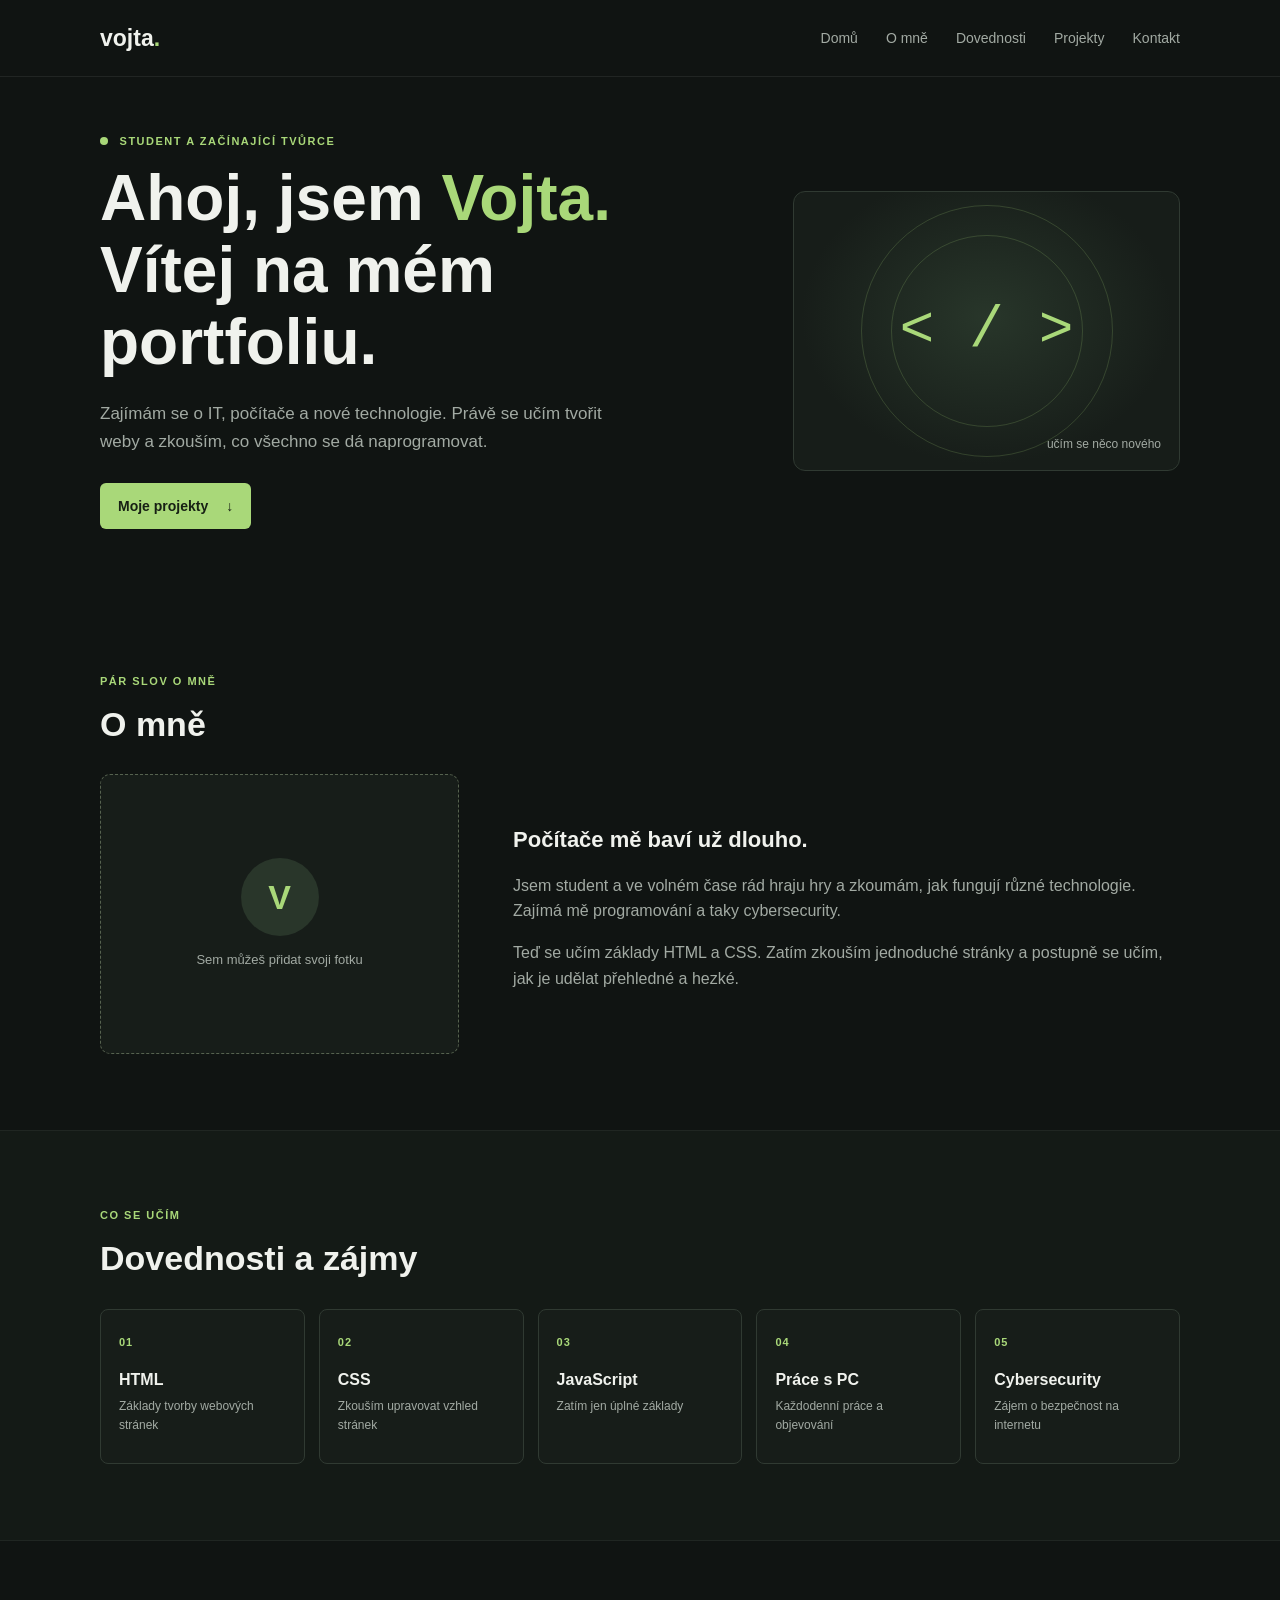
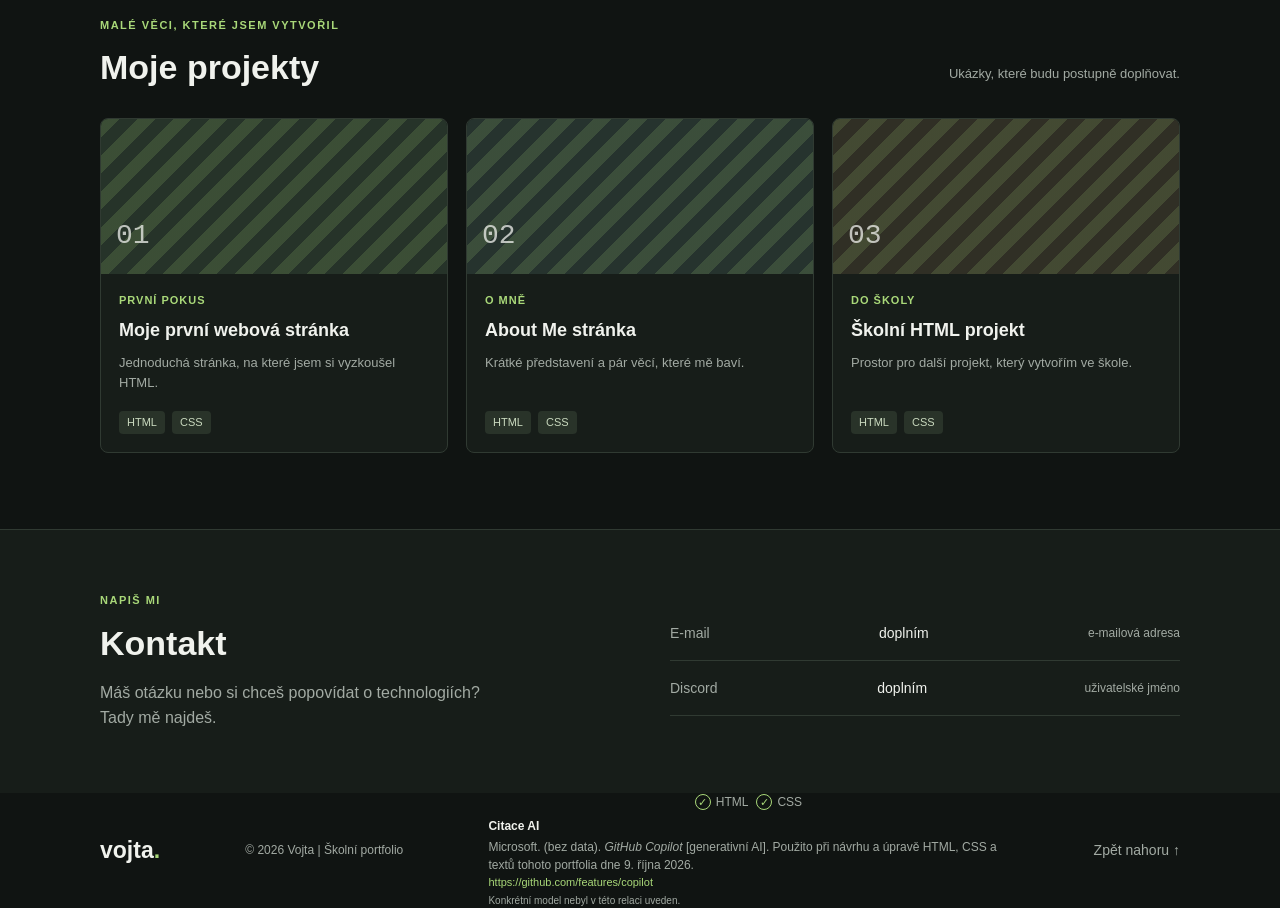
==== index.html @ 0f73b927 "fixed html error" ====
<!DOCTYPE html>
<html lang="cs">
<head>
    <meta charset="UTF-8">
    <meta name="viewport" content="width=device-width, initial-scale=1.0">
    <meta name="description" content="Jednoduché osobní portfolio Vojty.">
    <title>Vojta | Moje portfolio</title>
    <link rel="stylesheet" href="style.css">
</head>
<body>
    <header class="site-header" id="domu">
        <nav class="nav container" aria-label="Hlavní navigace">
            <a class="logo" href="#domu">vojta<span>.</span></a>
            <div class="nav-links">
                <a href="#domu">Domů</a>
                <a href="#o-mne">O mně</a>
                <a href="#dovednosti">Dovednosti</a>
                <a href="#projekty">Projekty</a>
                <a href="#kontakt">Kontakt</a>
            </div>
        </nav>
    </header>

    <main>
        <section class="hero container" aria-labelledby="hero-title">
            <div class="hero-copy">
                <p class="eyebrow"><span class="status-dot"></span> STUDENT A ZAČÍNAJÍCÍ TVŮRCE</p>
                <h1 id="hero-title">Ahoj, jsem <span>Vojta.</span><br>Vítej na mém portfoliu.</h1>
                <p class="hero-text">Zajímám se o IT, počítače a nové technologie. Právě se učím tvořit weby a zkouším, co všechno se dá naprogramovat.</p>
                <a class="button" href="#projekty">Moje projekty <span aria-hidden="true">&darr;</span></a>
            </div>
            <div class="hero-art" aria-hidden="true">
                <div class="hero-mark">&lt; / &gt;</div>
                <span class="hero-caption">učím se něco nového</span>
            </div>
        </section>

        <section class="section container" id="o-mne" aria-labelledby="about-title">
            <div class="section-heading">
                <p class="eyebrow">PÁR SLOV O MNĚ</p>
                <h2 id="about-title">O mně</h2>
            </div>
            <div class="about-layout">
                <div class="about-photo" role="img" aria-label="Místo pro moji fotografii">
                    <span>V</span>
                    <p>Sem můžeš přidat svoji fotku</p>
                </div>
                <div class="about-copy">
                    <h3>Počítače mě baví už dlouho.</h3>
                    <p>Jsem student a ve volném čase rád hraju hry a zkoumám, jak fungují různé technologie. Zajímá mě programování a taky cybersecurity.</p>
                    <p>Teď se učím základy HTML a CSS. Zatím zkouším jednoduché stránky a postupně se učím, jak je udělat přehledné a hezké.</p>
                </div>
            </div>
        </section>

        <section class="section section-tint" id="dovednosti" aria-labelledby="skills-title">
            <div class="container">
                <div class="section-heading">
                    <p class="eyebrow">CO SE UČÍM</p>
                    <h2 id="skills-title">Dovednosti a zájmy</h2>
                </div>
                <div class="skills-grid">
                    <div class="skill"><span class="skill-number">01</span><h3>HTML</h3><p>Základy tvorby webových stránek</p></div>
                    <div class="skill"><span class="skill-number">02</span><h3>CSS</h3><p>Zkouším upravovat vzhled stránek</p></div>
                    <div class="skill"><span class="skill-number">03</span><h3>JavaScript</h3><p>Zatím jen úplné základy</p></div>
                    <div class="skill"><span class="skill-number">04</span><h3>Práce s PC</h3><p>Každodenní práce a objevování</p></div>
                    <div class="skill"><span class="skill-number">05</span><h3>Cybersecurity</h3><p>Zájem o bezpečnost na internetu</p></div>
                </div>
            </div>
        </section>

        <section class="section container" id="projekty" aria-labelledby="projects-title">
            <div class="section-heading project-heading">
                <div>
                    <p class="eyebrow">MALÉ VĚCI, KTERÉ JSEM VYTVOŘIL</p>
                    <h2 id="projects-title">Moje projekty</h2>
                </div>
                <p class="heading-note">Ukázky, které budu postupně doplňovat.</p>
            </div>
            <div class="projects-grid">
                <article class="project-card">
                    <div class="project-image image-one" aria-hidden="true"><span>01</span></div>
                    <div class="project-info"><p class="project-type">PRVNÍ POKUS</p><h3>Moje první webová stránka</h3><p>Jednoduchá stránka, na které jsem si vyzkoušel HTML.</p><div class="tags"><span>HTML</span><span>CSS</span></div></div>
                </article>
                <article class="project-card">
                    <div class="project-image image-two" aria-hidden="true"><span>02</span></div>
                    <div class="project-info"><p class="project-type">O MNĚ</p><h3>About Me stránka</h3><p>Krátké představení a pár věcí, které mě baví.</p><div class="tags"><span>HTML</span><span>CSS</span></div></div>
                </article>
                <article class="project-card">
                    <div class="project-image image-three" aria-hidden="true"><span>03</span></div>
                    <div class="project-info"><p class="project-type">DO ŠKOLY</p><h3>Školní HTML projekt</h3><p>Prostor pro další projekt, který vytvořím ve škole.</p><div class="tags"><span>HTML</span><span>CSS</span></div></div>
                </article>
            </div>
        </section>

        <section class="contact-section" id="kontakt" aria-labelledby="contact-title">
            <div class="container contact-layout">
                <div>
                    <p class="eyebrow">NAPIŠ MI</p>
                    <h2 id="contact-title">Kontakt</h2>
                    <p class="contact-intro">Máš otázku nebo si chceš popovídat o technologiích? Tady mě najdeš.</p>
                </div>
                <div class="contact-links">
                    <div class="contact-row"><span>E-mail</span><strong>doplním</strong><span class="contact-hint">e-mailová adresa</span></div>
                    <div class="contact-row"><span>Discord</span><strong>doplním</strong><span class="contact-hint">uživatelské jméno</span></div>
                </div>
            </div>
        </section>
    </main>

    <footer class="footer">
        <div class="container footer-content">
            <a class="logo" href="#domu">vojta<span>.</span></a>
            <p>© 2026 Vojta | Školní portfolio</p>
            <div class="footer-meta">
                <div class="validation-links" role="group" aria-label="Validátory kódu">
                    <a href="https://validator.w3.org/nu/" target="_blank" rel="noopener noreferrer" aria-label="Otevřít validátor HTML">
                        <span class="validation-icon" aria-hidden="true">&#10003;</span> HTML
                    </a>
                    <a href="https://jigsaw.w3.org/css-validator/" target="_blank" rel="noopener noreferrer" aria-label="Otevřít validátor CSS">
                        <span class="validation-icon" aria-hidden="true">&#10003;</span> CSS
                    </a>
                </div>
                <div class="ai-citation">
                    <h2>Citace AI</h2>
                    <p>Microsoft. (bez data). <cite>GitHub Copilot</cite> [generativní AI]. Použito při návrhu a úpravě HTML, CSS a textů tohoto portfolia dne 9. října 2026.</p>
                    <a href="https://github.com/features/copilot" target="_blank" rel="noopener noreferrer">https://github.com/features/copilot</a>
                    <p class="citation-note">Konkrétní model nebyl v této relaci uveden.</p>
                </div>
            </div>
            <a class="back-top" href="#domu">Zpět nahoru ↑</a>
        </div>
    </footer>
</body>
</html>
---- style.css ----
/* Základní nastavení */
:root {
    color-scheme: dark;
    --background: #101412;
    --surface: #171d19;
    --surface-light: #1d2520;
    --text: #f0f2ed;
    --muted: #a2aaa3;
    --accent: #a9d879;
    --line: #303a32;
}

* {
    box-sizing: border-box;
}

html {
    scroll-behavior: smooth;
}

body {
    margin: 0;
    background: var(--background);
    color: var(--text);
    font-family: Arial, Helvetica, sans-serif;
    line-height: 1.6;
}

a {
    color: inherit;
    text-decoration: none;
}

.container {
    width: min(1080px, calc(100% - 48px));
    margin: 0 auto;
}

/* Navigace */
.site-header {
    border-bottom: 1px solid rgba(255, 255, 255, 0.07);
}

.nav,
.nav-links,
.footer-content {
    display: flex;
    align-items: center;
}

.nav {
    min-height: 76px;
    justify-content: space-between;
    gap: 24px;
}

.logo {
    font-size: 23px;
    font-weight: 700;
    letter-spacing: 0;
}

.logo span,
.hero h1 span {
    color: var(--accent);
}

.nav-links {
    flex-wrap: wrap;
    justify-content: flex-end;
    gap: 28px;
}

.nav-links a,
.back-top {
    color: var(--muted);
    font-size: 14px;
    transition: color 0.2s ease;
}

.nav-links a:hover,
.back-top:hover {
    color: var(--accent);
}

/* Úvodní sekce */
.hero {
    min-height: 520px;
    display: grid;
    grid-template-columns: 1.25fr 0.75fr;
    align-items: center;
    gap: 48px;
    padding-top: 36px;
    padding-bottom: 48px;
}

.hero-copy {
    animation: show-up 0.7s ease both;
}

.eyebrow {
    margin: 0 0 13px;
    color: var(--accent);
    font-size: 11px;
    font-weight: 700;
    letter-spacing: 1.5px;
}

.status-dot {
    display: inline-block;
    width: 8px;
    height: 8px;
    margin-right: 7px;
    border-radius: 50%;
    background: var(--accent);
}

.hero h1 {
    margin: 0;
    font-size: clamp(38px, 6vw, 64px);
    line-height: 1.12;
    letter-spacing: 0;
}

.hero-text {
    max-width: 540px;
    margin: 22px 0 28px;
    color: var(--muted);
    font-size: 17px;
}

.button {
    display: inline-flex;
    align-items: center;
    gap: 18px;
    padding: 12px 18px;
    border-radius: 6px;
    background: var(--accent);
    color: #172014;
    font-size: 14px;
    font-weight: 700;
    transition: transform 0.2s ease, background 0.2s ease;
}

.button:hover {
    transform: translateY(-2px);
    background: #c0e69a;
}

.hero-art {
    position: relative;
    min-height: 280px;
    display: grid;
    place-items: center;
    overflow: hidden;
    border: 1px solid var(--line);
    border-radius: 12px;
    background: radial-gradient(ellipse at 50% 45%, #28362a, #171d19 68%);
}

.hero-art::before,
.hero-art::after {
    position: absolute;
    width: 190px;
    height: 190px;
    border: 1px solid rgba(169, 216, 121, 0.19);
    border-radius: 50%;
    content: "";
}

.hero-art::after {
    width: 250px;
    height: 250px;
}

.hero-mark {
    z-index: 1;
    color: var(--accent);
    font-family: Consolas, monospace;
    font-size: 58px;
}

.hero-caption {
    position: absolute;
    right: 18px;
    bottom: 16px;
    color: var(--muted);
    font-size: 12px;
}

/* O mně */
.section {
    padding-top: 76px;
    padding-bottom: 76px;
    scroll-margin-top: 20px;
}

.section-heading {
    margin-bottom: 30px;
}

.section-heading h2,
.contact-layout h2 {
    margin: 0;
    font-size: 34px;
    line-height: 1.2;
}

.about-layout {
    display: grid;
    grid-template-columns: 0.7fr 1.3fr;
    align-items: center;
    gap: 54px;
}

.about-photo {
    min-height: 280px;
    display: flex;
    flex-direction: column;
    align-items: center;
    justify-content: center;
    border: 1px dashed #56624f;
    border-radius: 10px;
    background: var(--surface);
    color: var(--muted);
    text-align: center;
}

.about-photo span {
    width: 78px;
    height: 78px;
    display: grid;
    place-items: center;
    border-radius: 50%;
    background: #29362a;
    color: var(--accent);
    font-size: 34px;
    font-weight: 700;
}

.about-photo p {
    margin: 14px 12px 0;
    font-size: 13px;
}

.about-copy h3 {
    margin: 0 0 12px;
    font-size: 22px;
}

.about-copy p,
.project-info > p:not(.project-type) {
    color: var(--muted);
}

/* Dovednosti */
.section-tint {
    border-top: 1px solid rgba(255, 255, 255, 0.05);
    border-bottom: 1px solid rgba(255, 255, 255, 0.05);
    background: #141a16;
}

.skills-grid {
    display: grid;
    grid-template-columns: repeat(5, 1fr);
    gap: 14px;
}

.skill {
    min-height: 155px;
    padding: 18px;
    border: 1px solid var(--line);
    border-radius: 8px;
    background: var(--surface);
    transition: border-color 0.2s ease, transform 0.2s ease;
}

.skill:hover {
    transform: translateY(-3px);
    border-color: var(--accent);
}

.skill-number,
.project-type {
    color: var(--accent);
    font-size: 11px;
    font-weight: 700;
    letter-spacing: 1px;
}

.skill h3 {
    margin: 14px 0 4px;
    font-size: 16px;
}

.skill p {
    margin: 0;
    color: var(--muted);
    font-size: 12px;
}

/* Projekty */
.project-heading {
    display: flex;
    align-items: flex-end;
    justify-content: space-between;
    gap: 20px;
}

.heading-note {
    margin: 0 0 3px;
    color: var(--muted);
    font-size: 13px;
}

.projects-grid {
    display: grid;
    grid-template-columns: repeat(3, 1fr);
    gap: 18px;
}

.project-card {
    overflow: hidden;
    border: 1px solid var(--line);
    border-radius: 8px;
    background: var(--surface);
    transition: transform 0.2s ease, border-color 0.2s ease;
}

.project-card:hover {
    transform: translateY(-4px);
    border-color: #56624f;
}

.project-image {
    height: 155px;
    display: flex;
    align-items: flex-end;
    padding: 15px;
    background-color: #263329;
    background-image: linear-gradient(135deg, rgba(169, 216, 121, 0.16) 25%, transparent 25%, transparent 50%, rgba(169, 216, 121, 0.16) 50%, rgba(169, 216, 121, 0.16) 75%, transparent 75%);
    background-size: 36px 36px;
}

.image-two {
    background-color: #26332e;
    background-position: 10px 8px;
}

.image-three {
    background-color: #302f25;
    background-position: 18px 18px;
}

.project-image span {
    color: rgba(240, 242, 237, 0.75);
    font-family: Consolas, monospace;
    font-size: 28px;
}

.project-info {
    padding: 18px;
}

.project-type {
    margin: 0 0 6px;
}

.project-info h3 {
    margin: 0;
    font-size: 18px;
}

.project-info > p:not(.project-type) {
    min-height: 44px;
    margin: 8px 0 14px;
    font-size: 13px;
}

.tags {
    display: flex;
    gap: 7px;
}

.tags span {
    padding: 3px 8px;
    border-radius: 4px;
    background: #293329;
    color: #c8d8bd;
    font-size: 11px;
}

/* Kontakt a patička */
.contact-section {
    padding: 62px 0;
    border-top: 1px solid var(--line);
    background: var(--surface);
    scroll-margin-top: 20px;
}

.contact-layout {
    display: grid;
    grid-template-columns: 1fr 1fr;
    align-items: center;
    gap: 60px;
}

.contact-intro {
    max-width: 380px;
    margin-bottom: 0;
    color: var(--muted);
}

.contact-links a,
.contact-row {
    min-height: 55px;
    display: grid;
    grid-template-columns: 1fr 1fr auto;
    align-items: center;
    gap: 12px;
    border-bottom: 1px solid var(--line);
    font-size: 14px;
}

.contact-links a span:first-child,
.contact-row > span:first-child {
    color: var(--muted);
}

.contact-links a strong,
.contact-row strong {
    font-weight: 400;
}

.contact-links a > span:last-child {
    color: var(--accent);
}

.contact-hint {
    color: var(--muted);
    font-size: 12px;
}

.footer-content {
    min-height: 76px;
    justify-content: space-between;
    gap: 20px;
}

.footer-content p {
    color: var(--muted);
    font-size: 12px;
}

.footer-meta {
    display: grid;
    justify-items: center;
    gap: 5px;
}

.validation-links {
    display: flex;
    gap: 8px;
}

.validation-links a {
    display: inline-flex;
    align-items: center;
    gap: 5px;
    color: var(--muted);
    font-size: 12px;
}

.validation-links a:hover {
    color: var(--accent);
}

.validation-icon {
    width: 16px;
    height: 16px;
    display: inline-grid;
    place-items: center;
    border: 1px solid var(--accent);
    border-radius: 50%;
    color: var(--accent);
    font-size: 11px;
    line-height: 1;
}

.ai-citation {
    max-width: 520px;
    color: var(--muted);
    font-size: 11px;
    line-height: 1.5;
}

.ai-citation h2 {
    margin: 0 0 3px;
    color: var(--text);
    font-size: 12px;
}

.ai-citation p {
    margin: 0;
}

.ai-citation a {
    color: var(--accent);
    overflow-wrap: anywhere;
}

.ai-citation a:hover {
    text-decoration: underline;
}

.ai-citation .citation-note {
    margin-top: 3px;
    font-size: 10px;
}

/* Jemné zobrazení úvodu */
@keyframes show-up {
    from { opacity: 0; transform: translateY(12px); }
    to { opacity: 1; transform: translateY(0); }
}

/* Mobilní verze */
@media (max-width: 800px) {
    .nav {
        align-items: flex-start;
        flex-direction: column;
        justify-content: center;
        gap: 8px;
        padding-top: 14px;
        padding-bottom: 14px;
    }

    .nav-links {
        justify-content: flex-start;
        gap: 10px 20px;
    }

    .hero {
        min-height: 0;
        grid-template-columns: 1fr;
        gap: 30px;
        padding-top: 70px;
        padding-bottom: 60px;
    }

    .hero-art {
        min-height: 220px;
    }

    .skills-grid {
        grid-template-columns: repeat(2, 1fr);
    }

    .projects-grid {
        grid-template-columns: 1fr 1fr;
    }

    .contact-layout {
        grid-template-columns: 1fr;
        gap: 28px;
    }
}

@media (max-width: 540px) {
    .container {
        width: min(100% - 32px, 1080px);
    }

    .nav-links {
        gap: 8px 14px;
    }

    .nav-links a {
        font-size: 13px;
    }

    .hero h1 {
        font-size: 39px;
    }

    .section {
        padding-top: 58px;
        padding-bottom: 58px;
    }

    .about-layout,
    .projects-grid {
        grid-template-columns: 1fr;
        gap: 22px;
    }

    .about-photo {
        min-height: 220px;
    }

    .skills-grid {
        gap: 10px;
    }

    .skill {
        min-height: 145px;
        padding: 14px;
    }

    .project-heading {
        align-items: flex-start;
        flex-direction: column;
        gap: 8px;
    }

    .project-image {
        height: 175px;
    }

    .contact-section {
        padding: 52px 0;
    }

    .contact-links a,
    .contact-row {
        grid-template-columns: 70px 1fr auto;
        gap: 8px;
        font-size: 13px;
    }

    .contact-hint {
        font-size: 10px;
    }

    .footer-content {
        min-height: 90px;
        flex-wrap: wrap;
        justify-content: space-between;
        gap: 0 12px;
    }

    .footer-content > p {
        order: 1;
        width: 100%;
        margin: 0 0 12px;
    }

    .footer-meta {
        order: 2;
        width: 100%;
        justify-items: start;
    }

}

@media (prefers-reduced-motion: reduce) {
    html {
        scroll-behavior: auto;
    }

    *,
    *::before,
    *::after {
        animation-duration: 0.01ms !important;
        transition-duration: 0.01ms !important;
    }
}
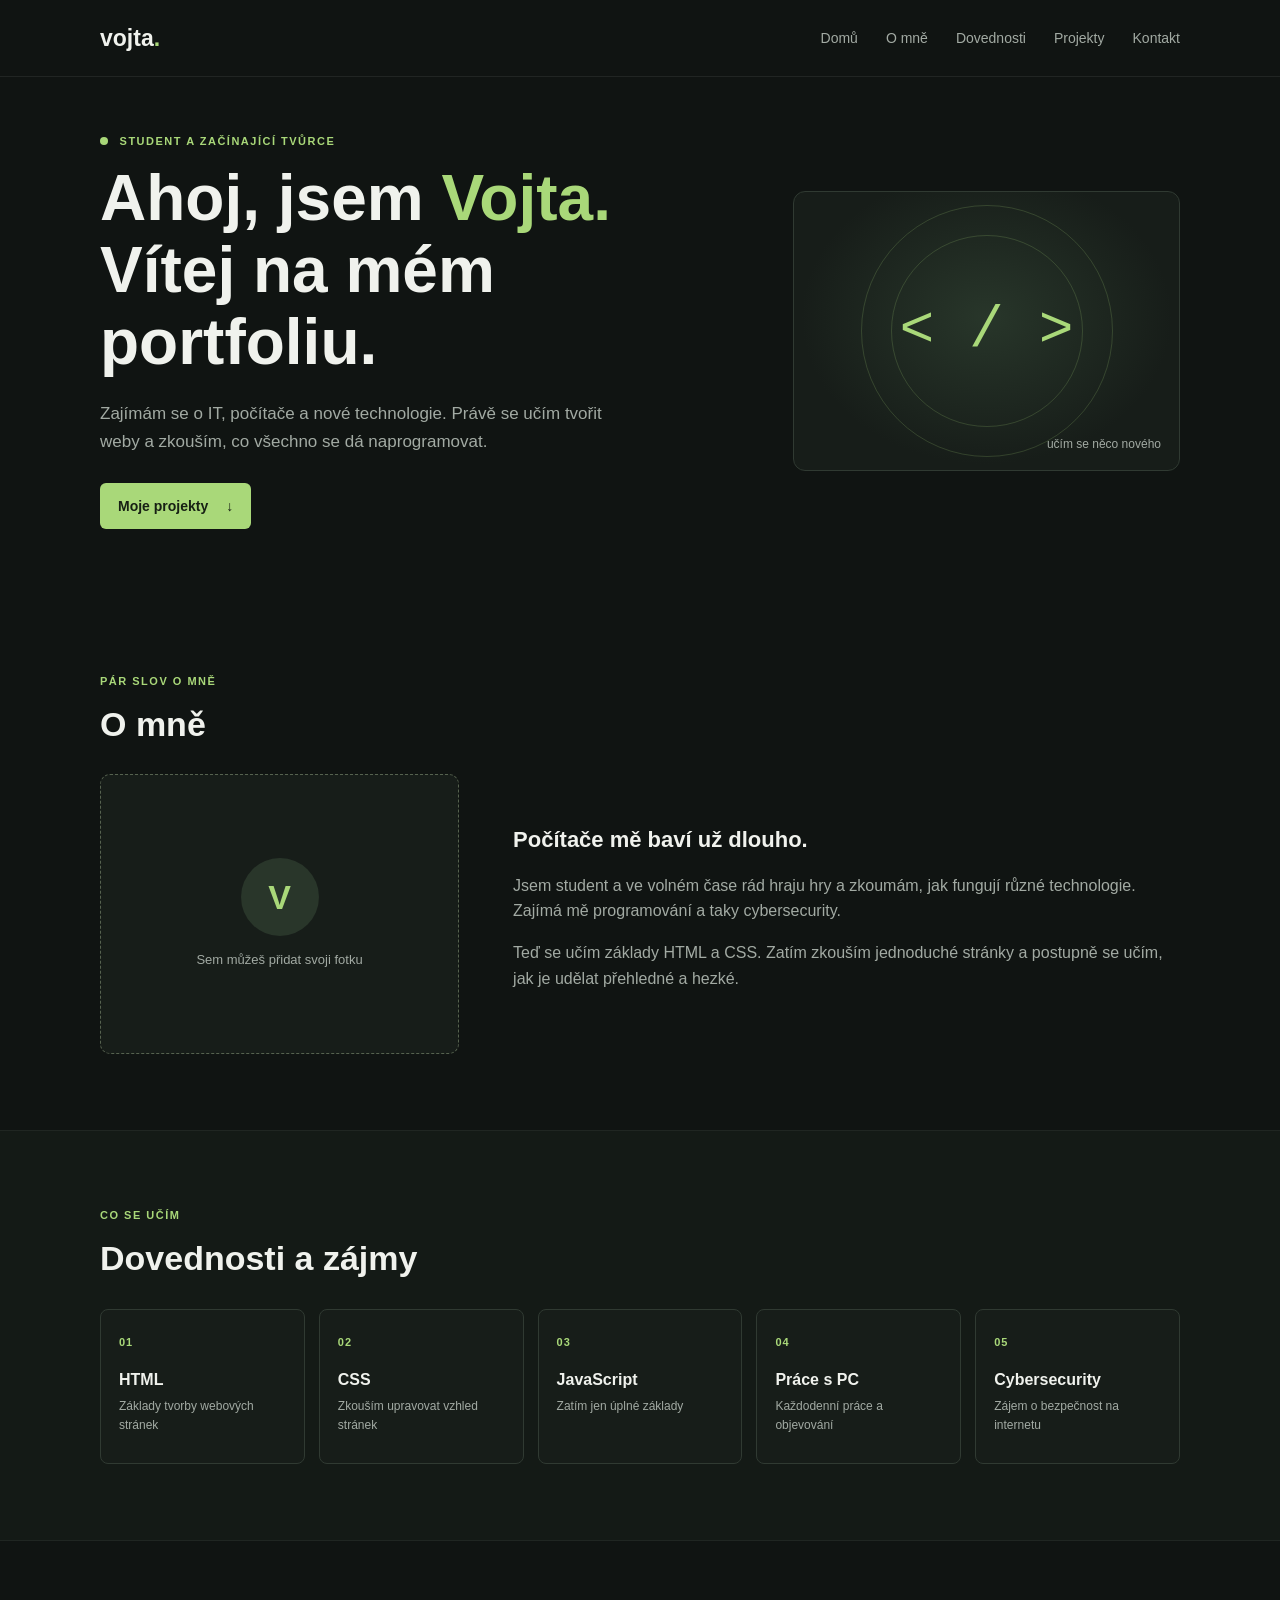
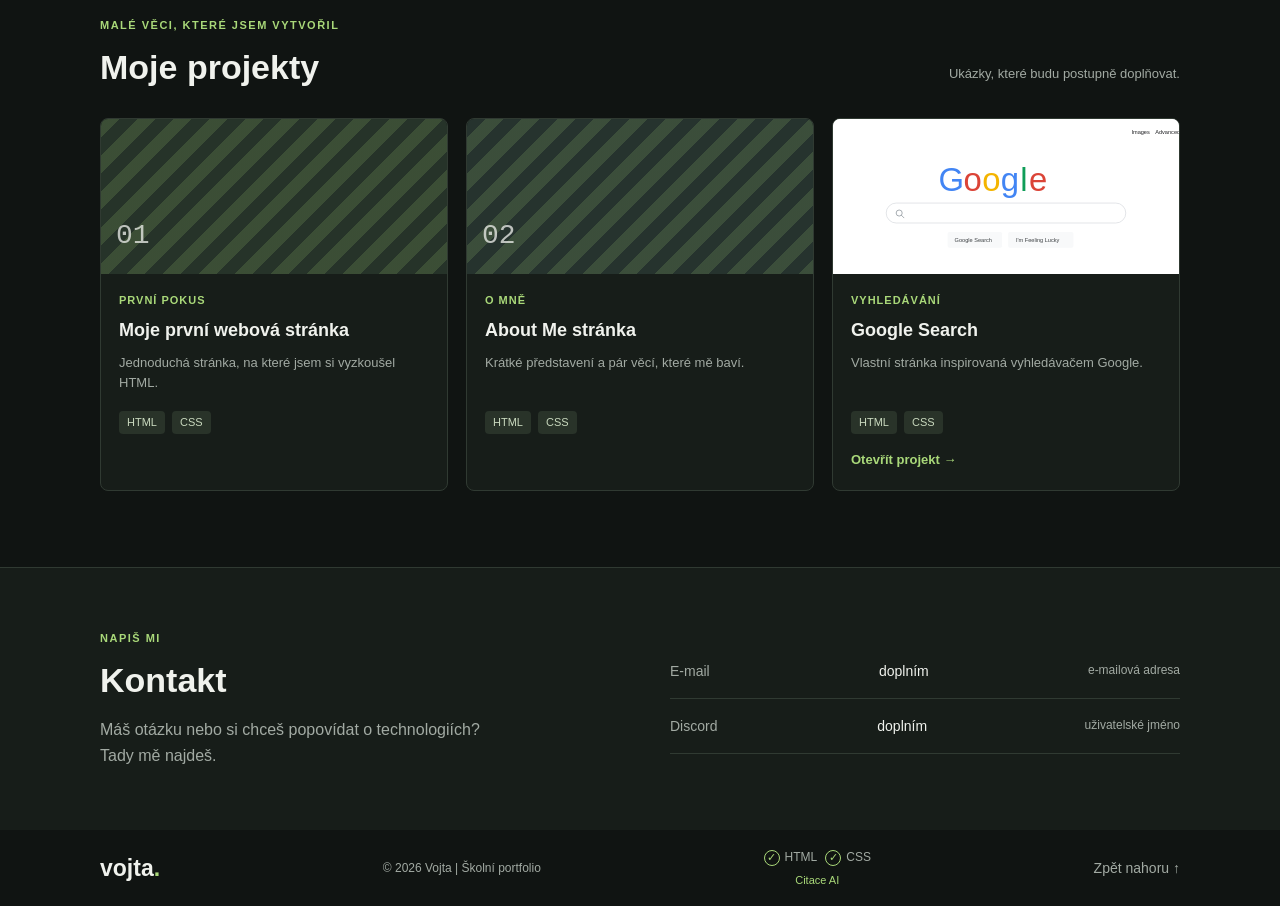
==== commit 2db15093: "added googlesearch project" ====
--- a/index.html
+++ b/index.html
@@ -86,10 +86,10 @@
                     <div class="project-image image-two" aria-hidden="true"><span>02</span></div>
                     <div class="project-info"><p class="project-type">O MNĚ</p><h3>About Me stránka</h3><p>Krátké představení a pár věcí, které mě baví.</p><div class="tags"><span>HTML</span><span>CSS</span></div></div>
                 </article>
-                <article class="project-card">
-                    <div class="project-image image-three" aria-hidden="true"><span>03</span></div>
-                    <div class="project-info"><p class="project-type">DO ŠKOLY</p><h3>Školní HTML projekt</h3><p>Prostor pro další projekt, který vytvořím ve škole.</p><div class="tags"><span>HTML</span><span>CSS</span></div></div>
-                </article>
+                <a class="project-card" href="projects/googlesearch/index.html" aria-label="Otevřít projekt Google Search">
+                    <div class="project-image image-google"><img src="projects/googlesearch/preview.svg" alt="Náhled stránky Google Search"></div>
+                    <div class="project-info"><p class="project-type">VYHLEDÁVÁNÍ</p><h3>Google Search</h3><p>Vlastní stránka inspirovaná vyhledávačem Google.</p><div class="tags"><span>HTML</span><span>CSS</span></div><span class="project-link">Otevřít projekt &rarr;</span></div>
+                </a>
             </div>
         </section>
 
@@ -114,18 +114,15 @@
             <p>© 2026 Vojta | Školní portfolio</p>
             <div class="footer-meta">
                 <div class="validation-links" role="group" aria-label="Validátory kódu">
-                    <a href="https://validator.w3.org/nu/" target="_blank" rel="noopener noreferrer" aria-label="Otevřít validátor HTML">
+                    <a href="https://validator.w3.org/nu/?doc=https%3A%2F%2Fitzlebyy.github.io%2F" target="_blank" rel="noopener noreferrer" aria-label="Otevřít validátor HTML">
                         <span class="validation-icon" aria-hidden="true">&#10003;</span> HTML
                     </a>
-                    <a href="https://jigsaw.w3.org/css-validator/" target="_blank" rel="noopener noreferrer" aria-label="Otevřít validátor CSS">
+                    <a href="https://jigsaw.w3.org/css-validator/validator?uri=https%3A%2F%2Fitzlebyy.github.io%2F&profile=css3svg&usermedium=all&warning=1&vextwarning=&lang=en" target="_blank" rel="noopener noreferrer" aria-label="Otevřít validátor CSS">
                         <span class="validation-icon" aria-hidden="true">&#10003;</span> CSS
                     </a>
                 </div>
                 <div class="ai-citation">
-                    <h2>Citace AI</h2>
-                    <p>Microsoft. (bez data). <cite>GitHub Copilot</cite> [generativní AI]. Použito při návrhu a úpravě HTML, CSS a textů tohoto portfolia dne 9. října 2026.</p>
-                    <a href="https://github.com/features/copilot" target="_blank" rel="noopener noreferrer">https://github.com/features/copilot</a>
-                    <p class="citation-note">Konkrétní model nebyl v této relaci uveden.</p>
+                    <a href="CITACE-AI.md">Citace AI</a>
                 </div>
             </div>
             <a class="back-top" href="#domu">Zpět nahoru ↑</a>
--- a/style.css
+++ b/style.css
@@ -327,9 +327,21 @@
     transition: transform 0.2s ease, border-color 0.2s ease;
 }
 
-.project-card:hover {
+.project-card[href] {
+    display: block;
+    color: inherit;
+    text-decoration: none;
+}
+
+.project-card:hover,
+.project-card:focus-visible {
     transform: translateY(-4px);
     border-color: #56624f;
+}
+
+.project-card:focus-visible {
+    outline: 2px solid var(--accent);
+    outline-offset: 4px;
 }
 
 .project-image {
@@ -347,9 +359,16 @@
     background-position: 10px 8px;
 }
 
-.image-three {
-    background-color: #302f25;
-    background-position: 18px 18px;
+.image-google {
+    padding: 0;
+    background: #fff;
+}
+
+.image-google img {
+    display: block;
+    width: 100%;
+    height: 100%;
+    object-fit: cover;
 }
 
 .project-image span {
@@ -388,6 +407,14 @@
     background: #293329;
     color: #c8d8bd;
     font-size: 11px;
+}
+
+.project-link {
+    display: inline-block;
+    margin-top: 16px;
+    color: var(--accent);
+    font-size: 13px;
+    font-weight: 700;
 }
 
 /* Kontakt a patička */
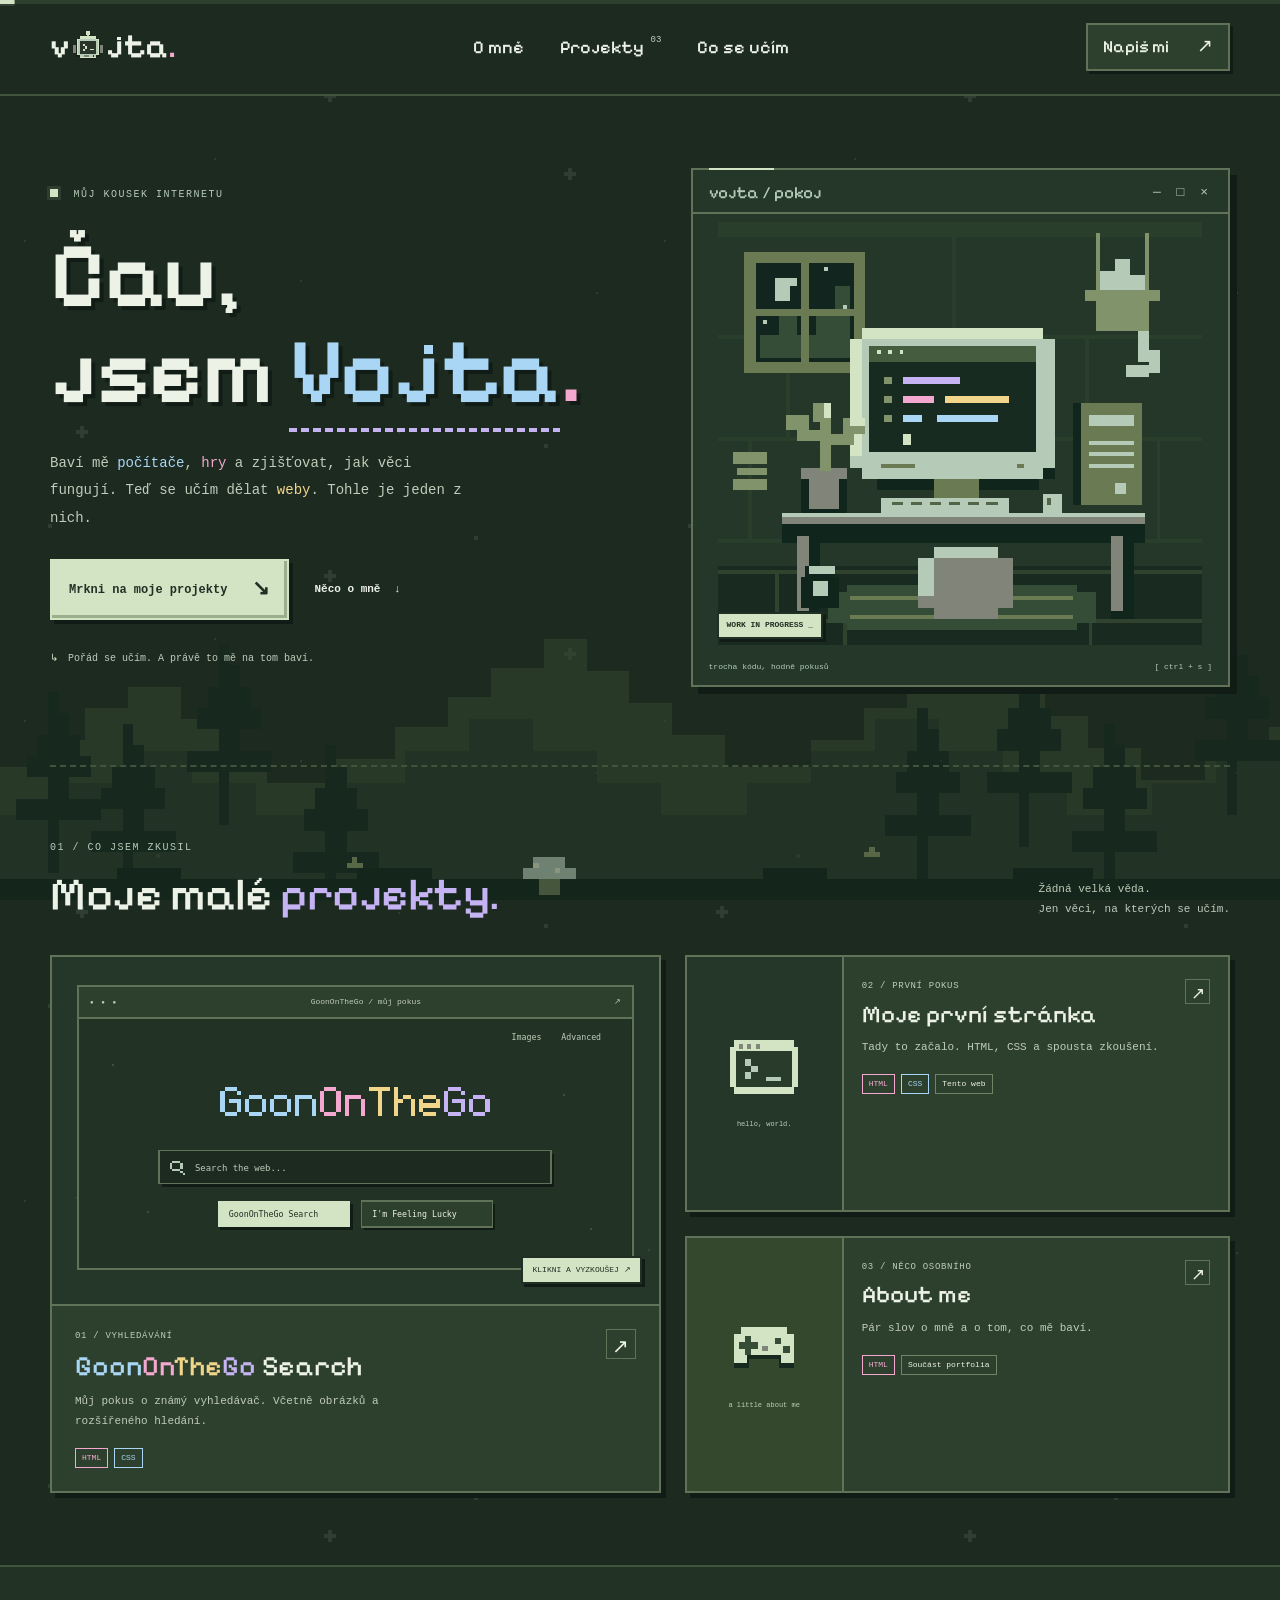
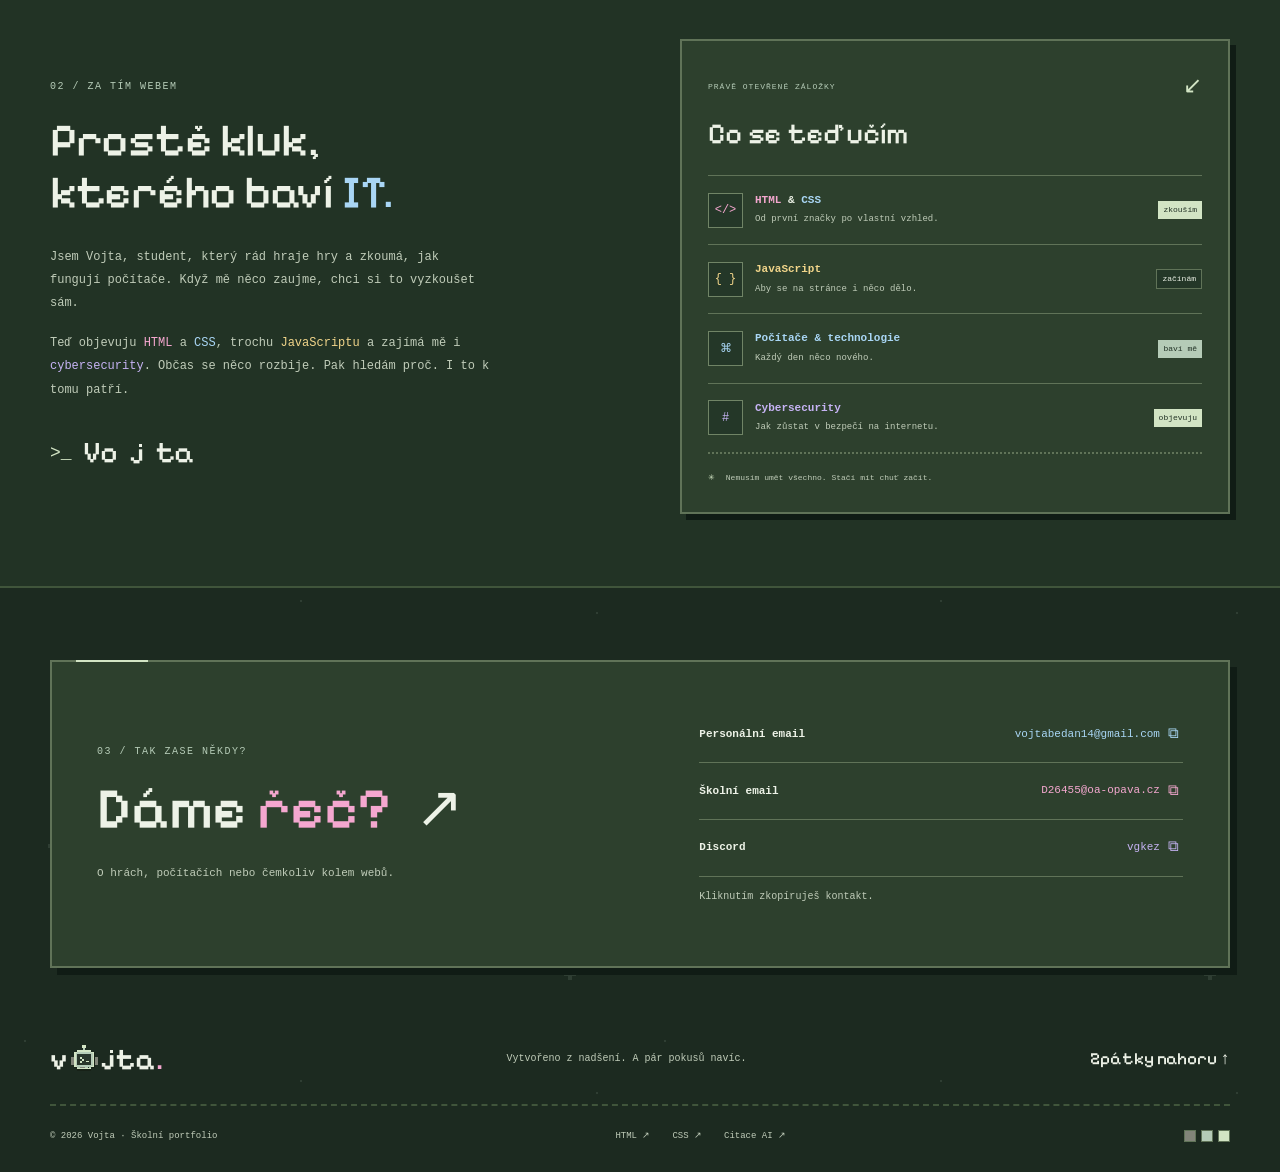
==== commit 6387ac03: "Complete redesign" ====
--- a/index.html
+++ b/index.html
@@ -3,130 +3,281 @@
 <head>
     <meta charset="UTF-8">
     <meta name="viewport" content="width=device-width, initial-scale=1.0">
-    <meta name="description" content="Jednoduché osobní portfolio Vojty.">
-    <title>Vojta | Moje portfolio</title>
+    <meta name="theme-color" content="#1c2a20">
+    <meta name="description" content="Vojtův kousek internetu. Učím se tvořit weby, zajímám se o technologie a tady sdílím svoje pokusy.">
+    <title>Vojta — můj kousek internetu</title>
+    <link rel="icon" type="image/svg+xml" href="assets/vojta-mark.svg">
+    <link rel="stylesheet" href="assets/pixel-theme.css">
     <link rel="stylesheet" href="style.css">
 </head>
 <body>
+    <div class="scroll-progress" aria-hidden="true"><span class="scroll-progress-fill"></span></div>
+    <a class="skip-link" href="#obsah">Přejít na obsah</a>
     <header class="site-header" id="domu">
         <nav class="nav container" aria-label="Hlavní navigace">
-            <a class="logo" href="#domu">vojta<span>.</span></a>
+            <a class="logo" href="#domu" aria-label="Vojta — domů"><span>v</span><img class="logo-mark" src="assets/vojta-mark.svg" width="34" height="34" alt=""><span><span class="dotted-j">j</span>ta<span class="logo-dot">.</span></span></a>
             <div class="nav-links">
-                <a href="#domu">Domů</a>
                 <a href="#o-mne">O mně</a>
-                <a href="#dovednosti">Dovednosti</a>
-                <a href="#projekty">Projekty</a>
-                <a href="#kontakt">Kontakt</a>
-            </div>
+                <a href="#projekty">Projekty <span class="nav-count">03</span></a>
+                <a href="#dovednosti">Co se učím</a>
+            </div>
+            <a class="nav-contact" href="#kontakt">Napiš mi <span aria-hidden="true">↗</span></a>
         </nav>
     </header>
 
-    <main>
+    <main id="obsah">
         <section class="hero container" aria-labelledby="hero-title">
             <div class="hero-copy">
-                <p class="eyebrow"><span class="status-dot"></span> STUDENT A ZAČÍNAJÍCÍ TVŮRCE</p>
-                <h1 id="hero-title">Ahoj, jsem <span>Vojta.</span><br>Vítej na mém portfoliu.</h1>
-                <p class="hero-text">Zajímám se o IT, počítače a nové technologie. Právě se učím tvořit weby a zkouším, co všechno se dá naprogramovat.</p>
-                <a class="button" href="#projekty">Moje projekty <span aria-hidden="true">&darr;</span></a>
-            </div>
+                <p class="eyebrow"><span class="status-dot"></span> MŮJ KOUSEK INTERNETU</p>
+                <h1 id="hero-title">Čau,<br>jsem <span class="name-mark">Vo<span class="dotted-j">j</span>ta</span><span class="hero-period">.</span></h1>
+                <p class="hero-text">Baví mě <span class="syntax-blue">počítače</span>, <span class="syntax-pink">hry</span> a zjišťovat, jak věci fungují. Teď se učím dělat <span class="syntax-yellow">weby</span>. Tohle je jeden z nich.</p>
+                <div class="hero-actions">
+                    <a class="button" href="#projekty">Mrkni na moje projekty <span aria-hidden="true">↘</span></a>
+                    <a class="text-link" href="#o-mne">Něco o mně <span aria-hidden="true">↓</span></a>
+                </div>
+                <p class="hero-footnote"><span aria-hidden="true">↳</span> Pořád se učím. A právě to mě na tom baví.</p>
+            </div>
+
             <div class="hero-art" aria-hidden="true">
-                <div class="hero-mark">&lt; / &gt;</div>
-                <span class="hero-caption">učím se něco nového</span>
-            </div>
-        </section>
-
-        <section class="section container" id="o-mne" aria-labelledby="about-title">
-            <div class="section-heading">
-                <p class="eyebrow">PÁR SLOV O MNĚ</p>
-                <h2 id="about-title">O mně</h2>
-            </div>
-            <div class="about-layout">
-                <div class="about-photo" role="img" aria-label="Místo pro moji fotografii">
-                    <span>V</span>
-                    <p>Sem můžeš přidat svoji fotku</p>
-                </div>
-                <div class="about-copy">
-                    <h3>Počítače mě baví už dlouho.</h3>
-                    <p>Jsem student a ve volném čase rád hraju hry a zkoumám, jak fungují různé technologie. Zajímá mě programování a taky cybersecurity.</p>
-                    <p>Teď se učím základy HTML a CSS. Zatím zkouším jednoduché stránky a postupně se učím, jak je udělat přehledné a hezké.</p>
-                </div>
-            </div>
-        </section>
-
-        <section class="section section-tint" id="dovednosti" aria-labelledby="skills-title">
-            <div class="container">
-                <div class="section-heading">
-                    <p class="eyebrow">CO SE UČÍM</p>
-                    <h2 id="skills-title">Dovednosti a zájmy</h2>
-                </div>
-                <div class="skills-grid">
-                    <div class="skill"><span class="skill-number">01</span><h3>HTML</h3><p>Základy tvorby webových stránek</p></div>
-                    <div class="skill"><span class="skill-number">02</span><h3>CSS</h3><p>Zkouším upravovat vzhled stránek</p></div>
-                    <div class="skill"><span class="skill-number">03</span><h3>JavaScript</h3><p>Zatím jen úplné základy</p></div>
-                    <div class="skill"><span class="skill-number">04</span><h3>Práce s PC</h3><p>Každodenní práce a objevování</p></div>
-                    <div class="skill"><span class="skill-number">05</span><h3>Cybersecurity</h3><p>Zájem o bezpečnost na internetu</p></div>
-                </div>
-            </div>
-        </section>
-
-        <section class="section container" id="projekty" aria-labelledby="projects-title">
+                <div class="art-topline"><span>vojta / pokoj</span><span class="window-controls">─ □ ×</span></div>
+                <img class="computer pixel-art" src="assets/pixel-desk.svg" width="512" height="448" alt="">
+                <span class="wip-sticker">WORK IN PROGRESS <span class="terminal-cursor">_</span></span>
+                <div class="art-bottomline"><span>trocha kódu, hodně pokusů</span><span>[ ctrl + s ]</span></div>
+            </div>
+        </section>
+
+        <section class="section container projects-section" id="projekty" aria-labelledby="projects-title">
             <div class="section-heading project-heading">
-                <div>
-                    <p class="eyebrow">MALÉ VĚCI, KTERÉ JSEM VYTVOŘIL</p>
-                    <h2 id="projects-title">Moje projekty</h2>
-                </div>
-                <p class="heading-note">Ukázky, které budu postupně doplňovat.</p>
+                <div><p class="eyebrow">01 / CO JSEM ZKUSIL</p><h2 id="projects-title">Moje malé <span class="accent-word">projekty.</span></h2></div>
+                <p class="heading-note">Žádná velká věda.<br>Jen věci, na kterých se učím.</p>
             </div>
             <div class="projects-grid">
-                <article class="project-card">
-                    <div class="project-image image-one" aria-hidden="true"><span>01</span></div>
-                    <div class="project-info"><p class="project-type">PRVNÍ POKUS</p><h3>Moje první webová stránka</h3><p>Jednoduchá stránka, na které jsem si vyzkoušel HTML.</p><div class="tags"><span>HTML</span><span>CSS</span></div></div>
-                </article>
-                <article class="project-card">
-                    <div class="project-image image-two" aria-hidden="true"><span>02</span></div>
-                    <div class="project-info"><p class="project-type">O MNĚ</p><h3>About Me stránka</h3><p>Krátké představení a pár věcí, které mě baví.</p><div class="tags"><span>HTML</span><span>CSS</span></div></div>
-                </article>
-                <a class="project-card" href="projects/googlesearch/index.html" aria-label="Otevřít projekt Google Search">
-                    <div class="project-image image-google"><img src="projects/googlesearch/preview.svg" alt="Náhled stránky Google Search"></div>
-                    <div class="project-info"><p class="project-type">VYHLEDÁVÁNÍ</p><h3>Google Search</h3><p>Vlastní stránka inspirovaná vyhledávačem Google.</p><div class="tags"><span>HTML</span><span>CSS</span></div><span class="project-link">Otevřít projekt &rarr;</span></div>
+                <a class="project-card project-featured" href="projects/googlesearch/index.html">
+                    <div class="project-image image-google">
+                        <div class="mini-browser-bar" aria-hidden="true"><span>● ● ●</span><span>GoonOnTheGo / můj pokus</span><span>↗</span></div>
+                        <img src="projects/googlesearch/preview.svg" alt="Náhled mého vyhledávače GoonOnTheGo" width="800" height="360" loading="lazy">
+                        <span class="preview-label">KLIKNI A VYZKOUŠEJ ↗</span>
+                    </div>
+                    <div class="project-info"><div><p class="project-type">01 / VYHLEDÁVÁNÍ</p><h3><span class="syntax-blue">Goon</span><span class="syntax-pink">On</span><span class="syntax-yellow">The</span><span class="syntax-purple">Go</span> Search</h3><p>Můj pokus o známý vyhledávač. Včetně obrázků a rozšířeného hledání.</p><div class="tags"><span class="syntax-pink">HTML</span><span class="syntax-blue">CSS</span></div></div><span class="project-arrow" aria-hidden="true">↗</span></div>
                 </a>
-            </div>
-        </section>
-
-        <section class="contact-section" id="kontakt" aria-labelledby="contact-title">
-            <div class="container contact-layout">
-                <div>
-                    <p class="eyebrow">NAPIŠ MI</p>
-                    <h2 id="contact-title">Kontakt</h2>
-                    <p class="contact-intro">Máš otázku nebo si chceš popovídat o technologiích? Tady mě najdeš.</p>
+                <div class="project-stack">
+                    <a class="project-card project-small" href="#domu">
+                        <div class="small-project-art first-web" aria-hidden="true"><img class="pixel-art" src="assets/pixel-terminal.svg" width="72" height="63" alt=""><span class="art-label">hello, world.</span></div>
+                        <div class="project-info"><div><p class="project-type">02 / PRVNÍ POKUS</p><h3>Moje první stránka</h3><p>Tady to začalo. HTML, CSS a spousta zkoušení.</p><div class="tags"><span class="syntax-pink">HTML</span><span class="syntax-blue">CSS</span><span>Tento web</span></div></div><span class="project-arrow" aria-hidden="true">↗</span></div>
+                    </a>
+                    <a class="project-card project-small" href="#o-mne">
+                        <div class="small-project-art about-art" aria-hidden="true"><img class="pixel-art" src="assets/pixel-gamepad.svg" width="80" height="60" alt=""><span class="art-label">a little about me</span></div>
+                        <div class="project-info"><div><p class="project-type">03 / NĚCO OSOBNÍHO</p><h3>About me</h3><p>Pár slov o mně a o tom, co mě baví.</p><div class="tags"><span class="syntax-pink">HTML</span><span>Součást portfolia</span></div></div><span class="project-arrow" aria-hidden="true">↗</span></div>
+                    </a>
+                </div>
+            </div>
+        </section>
+        <section class="about-section" id="o-mne" aria-labelledby="about-title">
+            <div class="container about-layout">
+                <div class="about-copy"><p class="eyebrow">02 / ZA TÍM WEBEM</p><h2 id="about-title">Prostě kluk,<br>kterého baví <span class="accent-word">IT.</span></h2><p>Jsem Vojta, student, který rád hraje hry a zkoumá, jak fungují počítače. Když mě něco zaujme, chci si to vyzkoušet sám.</p><p>Teď objevuju <span class="syntax-pink">HTML</span> a <span class="syntax-blue">CSS</span>, trochu <span class="syntax-yellow">JavaScriptu</span> a zajímá mě i <span class="syntax-purple">cybersecurity</span>. Občas se něco rozbije. Pak hledám proč. I to k tomu patří.</p><div class="about-signature"><span aria-hidden="true">&gt;_</span> Vo<span class="dotted-j">j</span>ta</div></div>
+                <div class="learning-panel" id="dovednosti" role="region" aria-labelledby="skills-title">
+                    <div class="learning-header"><p class="eyebrow">PRÁVĚ OTEVŘENÉ ZÁLOŽKY</p><span aria-hidden="true">↙</span></div>
+                    <h3 id="skills-title">Co se teď učím</h3>
+                    <ul class="skills-list">
+                        <li><span class="skill-symbol" aria-hidden="true">&lt;/&gt;</span><div><h4><span class="syntax-pink">HTML</span> &amp; <span class="syntax-blue">CSS</span></h4><p>Od první značky po vlastní vzhled.</p></div><span class="skill-state">zkouším</span></li>
+                        <li><span class="skill-symbol" aria-hidden="true">{ }</span><div><h4 class="syntax-yellow">JavaScript</h4><p>Aby se na stránce i něco dělo.</p></div><span class="skill-state">začínám</span></li>
+                        <li><span class="skill-symbol" aria-hidden="true">⌘</span><div><h4 class="syntax-blue">Počítače &amp; technologie</h4><p>Každý den něco nového.</p></div><span class="skill-state">baví mě</span></li>
+                        <li><span class="skill-symbol" aria-hidden="true">#</span><div><h4 class="syntax-purple">Cybersecurity</h4><p>Jak zůstat v bezpečí na internetu.</p></div><span class="skill-state">objevuju</span></li>
+                    </ul>
+                    <p class="learning-note"><span aria-hidden="true">✳</span> Nemusím umět všechno. Stačí mít chuť začít.</p>
+                </div>
+            </div>
+        </section>
+
+        <section class="contact-section container" id="kontakt" aria-labelledby="contact-title">
+            <div class="contact-card">
+                <div class="contact-copy">
+                    <p class="eyebrow">03 / TAK ZASE NĚKDY?</p>
+                    <h2 id="contact-title">Dáme <span class="accent-word">řeč?</span> <span aria-hidden="true">↗</span></h2>
+                    <p>O hrách, počítačích nebo čemkoliv kolem webů.</p>
                 </div>
                 <div class="contact-links">
-                    <div class="contact-row"><span>E-mail</span><strong>doplním</strong><span class="contact-hint">e-mailová adresa</span></div>
-                    <div class="contact-row"><span>Discord</span><strong>doplním</strong><span class="contact-hint">uživatelské jméno</span></div>
+                    <div class="contact-row"><span>Personální email</span><button class="contact-value" type="button" data-copy="vojtabedan14@gmail.com" aria-label="Zkopírovat personální email: vojtabedan14@gmail.com"><span>vojtabedan14@gmail.com</span><span class="copy-icon" aria-hidden="true">⧉</span></button></div>
+                    <div class="contact-row"><span>Školní email</span><button class="contact-value" type="button" data-copy="D26455@oa-opava.cz" aria-label="Zkopírovat školní email: D26455@oa-opava.cz"><span>D26455@oa-opava.cz</span><span class="copy-icon" aria-hidden="true">⧉</span></button></div>
+                    <div class="contact-row"><span>Discord</span><button class="contact-value" type="button" data-copy="vgkez" aria-label="Zkopírovat Discord: vgkez"><span>vgkez</span><span class="copy-icon" aria-hidden="true">⧉</span></button></div>
+                    <p class="copy-status" id="copy-status" role="status" aria-atomic="true">Kliknutím zkopíruješ kontakt.</p>
                 </div>
             </div>
         </section>
     </main>
 
-    <footer class="footer">
-        <div class="container footer-content">
-            <a class="logo" href="#domu">vojta<span>.</span></a>
-            <p>© 2026 Vojta | Školní portfolio</p>
-            <div class="footer-meta">
-                <div class="validation-links" role="group" aria-label="Validátory kódu">
-                    <a href="https://validator.w3.org/nu/?doc=https%3A%2F%2Fitzlebyy.github.io%2F" target="_blank" rel="noopener noreferrer" aria-label="Otevřít validátor HTML">
-                        <span class="validation-icon" aria-hidden="true">&#10003;</span> HTML
-                    </a>
-                    <a href="https://jigsaw.w3.org/css-validator/validator?uri=https%3A%2F%2Fitzlebyy.github.io%2F&profile=css3svg&usermedium=all&warning=1&vextwarning=&lang=en" target="_blank" rel="noopener noreferrer" aria-label="Otevřít validátor CSS">
-                        <span class="validation-icon" aria-hidden="true">&#10003;</span> CSS
-                    </a>
-                </div>
-                <div class="ai-citation">
-                    <a href="CITACE-AI.md">Citace AI</a>
-                </div>
-            </div>
-            <a class="back-top" href="#domu">Zpět nahoru ↑</a>
-        </div>
+    <footer class="footer container">
+        <div class="footer-main"><a class="logo" href="#domu" aria-label="Vojta — domů"><span>v</span><img class="logo-mark" src="assets/vojta-mark.svg" width="34" height="34" alt=""><span><span class="dotted-j">j</span>ta<span class="logo-dot">.</span></span></a><p>Vytvořeno z nadšení. A pár pokusů navíc.</p><a class="back-top" href="#domu">Zpátky nahoru ↑</a></div>
+        <div class="footer-bottom"><p>© 2026 Vojta · Školní portfolio</p><div class="footer-meta"><a href="https://validator.w3.org/nu/?doc=https%3A%2F%2Fitzlebyy.github.io%2F" target="_blank" rel="noopener noreferrer" aria-label="Otevřít validátor HTML">HTML ↗</a><a href="https://jigsaw.w3.org/css-validator/validator?uri=https%3A%2F%2Fitzlebyy.github.io%2F&amp;profile=css3svg&amp;usermedium=all&amp;warning=1&amp;vextwarning=&amp;lang=en" target="_blank" rel="noopener noreferrer" aria-label="Otevřít validátor CSS">CSS ↗</a><a href="CITACE-AI.md">Citace AI ↗</a></div><div class="palette" role="img" aria-label="Barevná paleta: šedá olivová, popelavá šedá a čajová zelená"><span></span><span></span><span></span></div></div>
     </footer>
+    <script>
+        // Ease the progress bar toward the current scroll position.
+        (() => {
+            const root = document.documentElement;
+            const fill = document.querySelector(".scroll-progress-fill");
+            let frame = null;
+            let targetProgress = 0;
+            let displayedProgress = 0;
+            let lastTime = 0;
+
+            function updateProgress() {
+                const scrollableHeight = root.scrollHeight - root.clientHeight;
+                targetProgress = scrollableHeight > 0
+                    ? Math.max(0, Math.min(1, window.scrollY / scrollableHeight))
+                    : 0;
+                if (frame === null && displayedProgress !== targetProgress) {
+                    lastTime = performance.now();
+                    frame = window.requestAnimationFrame(animateProgress);
+                }
+            }
+
+            function animateProgress(now) {
+                const elapsed = now - lastTime;
+                lastTime = now;
+                // Time-based easing stays consistent at different display refresh rates.
+                displayedProgress += (targetProgress - displayedProgress) * (1 - Math.exp(-elapsed / 90));
+                const settled = Math.abs(targetProgress - displayedProgress) < 0.0001;
+                if (settled) displayedProgress = targetProgress;
+                fill.style.transform = "scaleX(" + displayedProgress + ")";
+                frame = settled ? null : window.requestAnimationFrame(animateProgress);
+            }
+
+            window.addEventListener("scroll", updateProgress, { passive: true });
+            window.addEventListener("resize", updateProgress);
+            window.addEventListener("pageshow", updateProgress);
+            window.addEventListener("load", updateProgress, { once: true });
+            if ("ResizeObserver" in window) {
+                new ResizeObserver(updateProgress).observe(document.body);
+            }
+            updateProgress();
+        })();
+
+        // Give every same-page anchor link the same slower scroll.
+        (() => {
+            const root = document.documentElement;
+            let animationFrame = null;
+            let previousScrollBehavior = "";
+
+            function stopScroll() {
+                if (animationFrame === null) return;
+                window.cancelAnimationFrame(animationFrame);
+                animationFrame = null;
+                root.style.scrollBehavior = previousScrollBehavior;
+            }
+
+            document.querySelectorAll('a[href^="#"]').forEach((link) => {
+                link.addEventListener("click", (event) => {
+                    if (event.button !== 0 || event.ctrlKey || event.metaKey || event.shiftKey || event.altKey) return;
+
+                    const target = document.getElementById(link.hash.slice(1));
+                    if (!target) return;
+
+                    stopScroll();
+                    event.preventDefault();
+
+                    const startY = window.scrollY;
+                    const padding = parseFloat(getComputedStyle(root).scrollPaddingTop) || 0;
+                    const margin = parseFloat(getComputedStyle(target).scrollMarginTop) || 0;
+                    const maxY = Math.max(0, root.scrollHeight - window.innerHeight);
+                    const targetY = Math.max(0, Math.min(maxY, startY + target.getBoundingClientRect().top - padding - margin));
+                    const startTime = performance.now();
+                    const duration = 1800;
+
+                    previousScrollBehavior = root.style.scrollBehavior;
+                    root.style.scrollBehavior = "auto";
+
+                    function animate(now) {
+                        const progress = Math.min(1, (now - startTime) / duration);
+                        const eased = progress < 0.5
+                            ? 4 * progress ** 3
+                            : 1 - (-2 * progress + 2) ** 3 / 2;
+
+                        window.scrollTo(0, startY + (targetY - startY) * eased);
+
+                        if (progress < 1) {
+                            animationFrame = window.requestAnimationFrame(animate);
+                            return;
+                        }
+
+                        stopScroll();
+                        if (window.location.hash !== link.hash) {
+                            window.history.pushState(null, "", link.hash);
+                        }
+                        // Move keyboard focus with the section, without another scroll.
+                        const hadTabindex = target.hasAttribute("tabindex");
+                        if (!hadTabindex) target.setAttribute("tabindex", "-1");
+                        target.focus({ preventScroll: true });
+                        if (!hadTabindex) target.removeAttribute("tabindex");
+                    }
+
+                    animationFrame = window.requestAnimationFrame(animate);
+                });
+            });
+
+            // Let visitors interrupt the animation by scrolling or interacting.
+            window.addEventListener("wheel", stopScroll, { passive: true });
+            window.addEventListener("touchstart", stopScroll, { passive: true });
+            window.addEventListener("pointerdown", stopScroll, { passive: true });
+            window.addEventListener("popstate", stopScroll);
+            window.addEventListener("keydown", (event) => {
+                if (["ArrowUp", "ArrowDown", "PageUp", "PageDown", "Home", "End", " ", "Escape", "Tab"].includes(event.key)) {
+                    stopScroll();
+                }
+            });
+        })();
+
+        // Copy contact details, including in local previews without Clipboard API access.
+        (() => {
+            const status = document.getElementById("copy-status");
+            const hint = status.textContent;
+            let statusTimer;
+
+            async function copyText(text) {
+                if (navigator.clipboard && window.isSecureContext) {
+                    try {
+                        await navigator.clipboard.writeText(text);
+                        return;
+                    } catch {
+                        // Try the selection-based fallback if clipboard access is blocked.
+                    }
+                }
+
+                const previousFocus = document.activeElement;
+                const field = document.createElement("textarea");
+                field.value = text;
+                field.readOnly = true;
+                field.style.cssText = "position:fixed;top:0;left:0;opacity:0;pointer-events:none;";
+                document.body.appendChild(field);
+                try {
+                    field.focus({ preventScroll: true });
+                    field.select();
+                    field.setSelectionRange(0, text.length);
+                    if (!document.execCommand("copy")) throw new Error("Copy failed");
+                } finally {
+                    field.remove();
+                    if (previousFocus) previousFocus.focus({ preventScroll: true });
+                }
+            }
+
+            document.querySelectorAll("[data-copy]").forEach((button) => {
+                const icon = button.querySelector(".copy-icon");
+                let iconTimer;
+                button.addEventListener("click", async () => {
+                    window.clearTimeout(statusTimer);
+                    window.clearTimeout(iconTimer);
+                    try {
+                        await copyText(button.dataset.copy);
+                        icon.textContent = "✓";
+                        status.textContent = "Zkopírováno do schránky.";
+                        iconTimer = window.setTimeout(() => { icon.textContent = "⧉"; }, 2200);
+                        statusTimer = window.setTimeout(() => { status.textContent = hint; }, 2200);
+                    } catch {
+                        icon.textContent = "⧉";
+                        status.textContent = "Kopírování se nepovedlo. Kontakt označ a zkopíruj ručně.";
+                    }
+                });
+            });
+        })();
+    </script>
 </body>
-</html>+</html>
--- a/assets/pixel-theme.css
+++ b/assets/pixel-theme.css
@@ -0,0 +1,74 @@
+@font-face {
+    font-family: "Pixelify Sans";
+    src: url("fonts/PixelifySans.ttf") format("truetype");
+    font-style: normal;
+    font-weight: 400 700;
+    font-display: swap;
+}
+
+:root {
+    color-scheme: dark;
+    --olive: #818479;
+    --ash: #b5cbb7;
+    --tea: #d2e4c4;
+    --background: #1c2a20;
+    --surface: #2d402d;
+    --section-background: #223325;
+    --text: #edf2e7;
+    --muted: #c0ccb9;
+    --line: #607358;
+    --shadow: #101c15;
+    --ink: #203024;
+    --syntax-pink: #f4a7cf;
+    --syntax-blue: #a9d6f5;
+    --syntax-yellow: #f1d58a;
+    --syntax-purple: #c6b3f4;
+    --syntax-mint: #a9dec0;
+    --pixel: "Pixelify Sans", "Cascadia Code", Consolas, monospace;
+    --mono: "Cascadia Code", Consolas, "Courier New", monospace;
+}
+
+* { box-sizing: border-box; }
+html { scrollbar-width: none; scroll-padding-top: 28px; }
+html::-webkit-scrollbar { display: none; }
+body {
+    margin: 0;
+    isolation: isolate;
+    background: var(--background) url("pixel-stars.svg") repeat;
+    color: var(--text);
+    font-family: var(--mono);
+    font-size: 14px;
+    line-height: 1.75;
+}
+body::before {
+    content: "";
+    position: fixed;
+    inset: auto 0 0;
+    height: min(30vw, 360px);
+    z-index: -1;
+    background: url("pixel-landscape.svg") center bottom / max(100%, 1200px) auto no-repeat;
+    opacity: .55;
+    pointer-events: none;
+    image-rendering: pixelated;
+}
+a { color: inherit; text-decoration: none; }
+button, input { font: inherit; }
+svg, img { display: block; max-width: 100%; }
+::selection { background: var(--tea); color: var(--ink); }
+:focus-visible { outline: 3px solid var(--tea); outline-offset: 5px; }
+.pixel-art { image-rendering: pixelated; }
+/* Pixelify's j is dotless; add a square aligned with its right-hand stem. */
+.dotted-j { position: relative; display: inline-block; line-height: 1; }
+.dotted-j::before { content: ""; position: absolute; left: .334em; top: .2em; width: .1em; height: .1em; background: currentColor; pointer-events: none; }
+.syntax-pink { color: var(--syntax-pink); }
+.syntax-blue { color: var(--syntax-blue); }
+.syntax-yellow { color: var(--syntax-yellow); }
+.syntax-purple { color: var(--syntax-purple); }
+.syntax-mint { color: var(--syntax-mint); }
+
+@media (max-width: 600px) {
+    body::before { height: 220px; opacity: .35; }
+}
+@media (prefers-reduced-motion: reduce) {
+    *, *::before, *::after { animation: none !important; transition: none !important; }
+}
--- a/style.css
+++ b/style.css
@@ -1,694 +1,252 @@
-/* Základní nastavení */
-:root {
-    color-scheme: dark;
-    --background: #101412;
-    --surface: #171d19;
-    --surface-light: #1d2520;
-    --text: #f0f2ed;
-    --muted: #a2aaa3;
-    --accent: #a9d879;
-    --line: #303a32;
-}
-
-* {
-    box-sizing: border-box;
-}
-
-html {
-    scroll-behavior: smooth;
-}
-
-body {
-    margin: 0;
-    background: var(--background);
-    color: var(--text);
-    font-family: Arial, Helvetica, sans-serif;
-    line-height: 1.6;
-}
-
-a {
-    color: inherit;
-    text-decoration: none;
-}
-
-.container {
-    width: min(1080px, calc(100% - 48px));
-    margin: 0 auto;
-}
-
-/* Navigace */
-.site-header {
-    border-bottom: 1px solid rgba(255, 255, 255, 0.07);
-}
-
-.nav,
-.nav-links,
-.footer-content {
-    display: flex;
-    align-items: center;
-}
-
-.nav {
-    min-height: 76px;
-    justify-content: space-between;
-    gap: 24px;
-}
-
-.logo {
-    font-size: 23px;
-    font-weight: 700;
-    letter-spacing: 0;
-}
-
-.logo span,
-.hero h1 span {
-    color: var(--accent);
-}
-
-.nav-links {
-    flex-wrap: wrap;
-    justify-content: flex-end;
-    gap: 28px;
-}
-
-.nav-links a,
-.back-top {
-    color: var(--muted);
-    font-size: 14px;
-    transition: color 0.2s ease;
-}
-
-.nav-links a:hover,
-.back-top:hover {
-    color: var(--accent);
-}
-
-/* Úvodní sekce */
-.hero {
-    min-height: 520px;
-    display: grid;
-    grid-template-columns: 1.25fr 0.75fr;
-    align-items: center;
-    gap: 48px;
-    padding-top: 36px;
-    padding-bottom: 48px;
-}
-
-.hero-copy {
-    animation: show-up 0.7s ease both;
-}
-
-.eyebrow {
-    margin: 0 0 13px;
-    color: var(--accent);
-    font-size: 11px;
-    font-weight: 700;
-    letter-spacing: 1.5px;
-}
-
-.status-dot {
-    display: inline-block;
-    width: 8px;
-    height: 8px;
-    margin-right: 7px;
-    border-radius: 50%;
-    background: var(--accent);
-}
-
-.hero h1 {
-    margin: 0;
-    font-size: clamp(38px, 6vw, 64px);
-    line-height: 1.12;
-    letter-spacing: 0;
-}
-
-.hero-text {
-    max-width: 540px;
-    margin: 22px 0 28px;
-    color: var(--muted);
-    font-size: 17px;
-}
-
-.button {
-    display: inline-flex;
-    align-items: center;
-    gap: 18px;
-    padding: 12px 18px;
-    border-radius: 6px;
-    background: var(--accent);
-    color: #172014;
-    font-size: 14px;
-    font-weight: 700;
-    transition: transform 0.2s ease, background 0.2s ease;
-}
-
-.button:hover {
-    transform: translateY(-2px);
-    background: #c0e69a;
-}
-
-.hero-art {
-    position: relative;
-    min-height: 280px;
-    display: grid;
-    place-items: center;
-    overflow: hidden;
-    border: 1px solid var(--line);
-    border-radius: 12px;
-    background: radial-gradient(ellipse at 50% 45%, #28362a, #171d19 68%);
-}
-
-.hero-art::before,
-.hero-art::after {
-    position: absolute;
-    width: 190px;
-    height: 190px;
-    border: 1px solid rgba(169, 216, 121, 0.19);
-    border-radius: 50%;
-    content: "";
-}
-
-.hero-art::after {
-    width: 250px;
-    height: 250px;
-}
-
-.hero-mark {
-    z-index: 1;
-    color: var(--accent);
-    font-family: Consolas, monospace;
-    font-size: 58px;
-}
-
-.hero-caption {
-    position: absolute;
-    right: 18px;
-    bottom: 16px;
-    color: var(--muted);
-    font-size: 12px;
-}
-
-/* O mně */
-.section {
-    padding-top: 76px;
-    padding-bottom: 76px;
-    scroll-margin-top: 20px;
-}
-
-.section-heading {
-    margin-bottom: 30px;
-}
-
-.section-heading h2,
-.contact-layout h2 {
-    margin: 0;
-    font-size: 34px;
-    line-height: 1.2;
-}
-
-.about-layout {
-    display: grid;
-    grid-template-columns: 0.7fr 1.3fr;
-    align-items: center;
-    gap: 54px;
-}
-
-.about-photo {
-    min-height: 280px;
-    display: flex;
-    flex-direction: column;
-    align-items: center;
-    justify-content: center;
-    border: 1px dashed #56624f;
-    border-radius: 10px;
-    background: var(--surface);
-    color: var(--muted);
-    text-align: center;
-}
-
-.about-photo span {
-    width: 78px;
-    height: 78px;
-    display: grid;
-    place-items: center;
-    border-radius: 50%;
-    background: #29362a;
-    color: var(--accent);
-    font-size: 34px;
-    font-weight: 700;
-}
-
-.about-photo p {
-    margin: 14px 12px 0;
-    font-size: 13px;
-}
-
-.about-copy h3 {
-    margin: 0 0 12px;
-    font-size: 22px;
-}
-
-.about-copy p,
-.project-info > p:not(.project-type) {
-    color: var(--muted);
-}
-
-/* Dovednosti */
-.section-tint {
-    border-top: 1px solid rgba(255, 255, 255, 0.05);
-    border-bottom: 1px solid rgba(255, 255, 255, 0.05);
-    background: #141a16;
-}
-
-.skills-grid {
-    display: grid;
-    grid-template-columns: repeat(5, 1fr);
-    gap: 14px;
-}
-
-.skill {
-    min-height: 155px;
-    padding: 18px;
-    border: 1px solid var(--line);
-    border-radius: 8px;
-    background: var(--surface);
-    transition: border-color 0.2s ease, transform 0.2s ease;
-}
-
-.skill:hover {
-    transform: translateY(-3px);
-    border-color: var(--accent);
-}
-
-.skill-number,
-.project-type {
-    color: var(--accent);
-    font-size: 11px;
-    font-weight: 700;
-    letter-spacing: 1px;
-}
-
-.skill h3 {
-    margin: 14px 0 4px;
-    font-size: 16px;
-}
-
-.skill p {
-    margin: 0;
-    color: var(--muted);
-    font-size: 12px;
-}
-
-/* Projekty */
-.project-heading {
-    display: flex;
-    align-items: flex-end;
-    justify-content: space-between;
-    gap: 20px;
-}
-
-.heading-note {
-    margin: 0 0 3px;
-    color: var(--muted);
-    font-size: 13px;
-}
-
-.projects-grid {
-    display: grid;
-    grid-template-columns: repeat(3, 1fr);
-    gap: 18px;
-}
-
-.project-card {
-    overflow: hidden;
-    border: 1px solid var(--line);
-    border-radius: 8px;
-    background: var(--surface);
-    transition: transform 0.2s ease, border-color 0.2s ease;
-}
-
-.project-card[href] {
-    display: block;
-    color: inherit;
-    text-decoration: none;
-}
-
-.project-card:hover,
-.project-card:focus-visible {
-    transform: translateY(-4px);
-    border-color: #56624f;
-}
-
-.project-card:focus-visible {
-    outline: 2px solid var(--accent);
-    outline-offset: 4px;
-}
-
-.project-image {
-    height: 155px;
-    display: flex;
-    align-items: flex-end;
-    padding: 15px;
-    background-color: #263329;
-    background-image: linear-gradient(135deg, rgba(169, 216, 121, 0.16) 25%, transparent 25%, transparent 50%, rgba(169, 216, 121, 0.16) 50%, rgba(169, 216, 121, 0.16) 75%, transparent 75%);
-    background-size: 36px 36px;
-}
-
-.image-two {
-    background-color: #26332e;
-    background-position: 10px 8px;
-}
-
-.image-google {
-    padding: 0;
-    background: #fff;
-}
-
-.image-google img {
-    display: block;
-    width: 100%;
-    height: 100%;
-    object-fit: cover;
-}
-
-.project-image span {
-    color: rgba(240, 242, 237, 0.75);
-    font-family: Consolas, monospace;
-    font-size: 28px;
-}
-
-.project-info {
-    padding: 18px;
-}
-
-.project-type {
-    margin: 0 0 6px;
-}
-
-.project-info h3 {
-    margin: 0;
-    font-size: 18px;
-}
-
-.project-info > p:not(.project-type) {
-    min-height: 44px;
-    margin: 8px 0 14px;
-    font-size: 13px;
-}
-
-.tags {
-    display: flex;
-    gap: 7px;
-}
-
-.tags span {
-    padding: 3px 8px;
-    border-radius: 4px;
-    background: #293329;
-    color: #c8d8bd;
-    font-size: 11px;
-}
-
-.project-link {
-    display: inline-block;
-    margin-top: 16px;
-    color: var(--accent);
-    font-size: 13px;
-    font-weight: 700;
-}
-
-/* Kontakt a patička */
-.contact-section {
-    padding: 62px 0;
-    border-top: 1px solid var(--line);
-    background: var(--surface);
-    scroll-margin-top: 20px;
-}
-
-.contact-layout {
-    display: grid;
-    grid-template-columns: 1fr 1fr;
-    align-items: center;
-    gap: 60px;
-}
-
-.contact-intro {
-    max-width: 380px;
-    margin-bottom: 0;
-    color: var(--muted);
-}
-
-.contact-links a,
-.contact-row {
-    min-height: 55px;
-    display: grid;
-    grid-template-columns: 1fr 1fr auto;
-    align-items: center;
-    gap: 12px;
-    border-bottom: 1px solid var(--line);
-    font-size: 14px;
-}
-
-.contact-links a span:first-child,
-.contact-row > span:first-child {
-    color: var(--muted);
-}
-
-.contact-links a strong,
-.contact-row strong {
-    font-weight: 400;
-}
-
-.contact-links a > span:last-child {
-    color: var(--accent);
-}
-
-.contact-hint {
-    color: var(--muted);
-    font-size: 12px;
-}
-
-.footer-content {
-    min-height: 76px;
-    justify-content: space-between;
-    gap: 20px;
-}
-
-.footer-content p {
-    color: var(--muted);
-    font-size: 12px;
-}
-
-.footer-meta {
-    display: grid;
-    justify-items: center;
-    gap: 5px;
-}
-
-.validation-links {
-    display: flex;
-    gap: 8px;
-}
-
-.validation-links a {
-    display: inline-flex;
-    align-items: center;
-    gap: 5px;
-    color: var(--muted);
-    font-size: 12px;
-}
-
-.validation-links a:hover {
-    color: var(--accent);
-}
-
-.validation-icon {
-    width: 16px;
-    height: 16px;
-    display: inline-grid;
-    place-items: center;
-    border: 1px solid var(--accent);
-    border-radius: 50%;
-    color: var(--accent);
-    font-size: 11px;
-    line-height: 1;
-}
-
-.ai-citation {
-    max-width: 520px;
-    color: var(--muted);
-    font-size: 11px;
-    line-height: 1.5;
-}
-
-.ai-citation h2 {
-    margin: 0 0 3px;
-    color: var(--text);
-    font-size: 12px;
-}
-
-.ai-citation p {
-    margin: 0;
-}
-
-.ai-citation a {
-    color: var(--accent);
-    overflow-wrap: anywhere;
-}
-
-.ai-citation a:hover {
-    text-decoration: underline;
-}
-
-.ai-citation .citation-note {
-    margin-top: 3px;
-    font-size: 10px;
-}
-
-/* Jemné zobrazení úvodu */
-@keyframes show-up {
-    from { opacity: 0; transform: translateY(12px); }
-    to { opacity: 1; transform: translateY(0); }
-}
-
-/* Mobilní verze */
-@media (max-width: 800px) {
-    .nav {
-        align-items: flex-start;
-        flex-direction: column;
-        justify-content: center;
-        gap: 8px;
-        padding-top: 14px;
-        padding-bottom: 14px;
-    }
-
-    .nav-links {
-        justify-content: flex-start;
-        gap: 10px 20px;
-    }
-
-    .hero {
-        min-height: 0;
-        grid-template-columns: 1fr;
-        gap: 30px;
-        padding-top: 70px;
-        padding-bottom: 60px;
-    }
-
-    .hero-art {
-        min-height: 220px;
-    }
-
-    .skills-grid {
-        grid-template-columns: repeat(2, 1fr);
-    }
-
-    .projects-grid {
-        grid-template-columns: 1fr 1fr;
-    }
-
-    .contact-layout {
-        grid-template-columns: 1fr;
-        gap: 28px;
-    }
-}
-
-@media (max-width: 540px) {
-    .container {
-        width: min(100% - 32px, 1080px);
-    }
-
-    .nav-links {
-        gap: 8px 14px;
-    }
-
-    .nav-links a {
-        font-size: 13px;
-    }
-
-    .hero h1 {
-        font-size: 39px;
-    }
-
-    .section {
-        padding-top: 58px;
-        padding-bottom: 58px;
-    }
-
-    .about-layout,
-    .projects-grid {
-        grid-template-columns: 1fr;
-        gap: 22px;
-    }
-
-    .about-photo {
-        min-height: 220px;
-    }
-
-    .skills-grid {
-        gap: 10px;
-    }
-
-    .skill {
-        min-height: 145px;
-        padding: 14px;
-    }
-
-    .project-heading {
-        align-items: flex-start;
-        flex-direction: column;
-        gap: 8px;
-    }
-
-    .project-image {
-        height: 175px;
-    }
-
-    .contact-section {
-        padding: 52px 0;
-    }
-
-    .contact-links a,
-    .contact-row {
-        grid-template-columns: 70px 1fr auto;
-        gap: 8px;
-        font-size: 13px;
-    }
-
-    .contact-hint {
-        font-size: 10px;
-    }
-
-    .footer-content {
-        min-height: 90px;
-        flex-wrap: wrap;
-        justify-content: space-between;
-        gap: 0 12px;
-    }
-
-    .footer-content > p {
-        order: 1;
-        width: 100%;
-        margin: 0 0 12px;
-    }
-
-    .footer-meta {
-        order: 2;
-        width: 100%;
-        justify-items: start;
-    }
-
-}
-
+/* Portfolio layout. Shared palette, font and pixel scenery live in assets/pixel-theme.css. */
+html { scroll-behavior: smooth; }
+.container { width: min(1180px, calc(100% - 80px)); margin-inline: auto; }
+.skip-link { position: absolute; top: 14px; left: 14px; z-index: 110; padding: 12px 20px; background: var(--tea); color: var(--ink); transform: translateY(-160%); }
+.skip-link:focus { transform: translateY(0); }
+
+/* Keep the existing smooth reading indicator. */
+.scroll-progress { position: fixed; inset: 0 0 auto; z-index: 100; height: 4px; background: var(--surface); pointer-events: none; }
+.scroll-progress-fill { display: block; width: 100%; height: 100%; background: var(--tea); transform: scaleX(0); transform-origin: left center; box-shadow: 0 2px 0 #d2e4c420; }
+
+/* Pixel wordmark and navigation */
+.site-header { border-bottom: 2px solid #40553b; background: var(--background); }
+.nav { min-height: 94px; display: flex; align-items: center; justify-content: space-between; gap: 30px; }
+.logo { display: inline-flex; align-items: center; gap: 0; flex-shrink: 0; color: var(--text); font: 600 34px/1 var(--pixel); letter-spacing: 0; }
+.logo-mark { width: 36px; height: 36px; flex-shrink: 0; image-rendering: pixelated; transition: transform .15s steps(2, end); }
+.logo-dot { color: var(--syntax-pink); }
+.logo:hover .logo-mark { transform: translateY(-4px); }
+a.logo:hover { text-decoration: none; }
+.nav-links { display: flex; align-items: center; gap: 36px; }
+.nav-links a { position: relative; padding-block: 10px; font: 500 18px/1.5 var(--pixel); }
+.nav-links a:nth-child(1) { --nav-accent: var(--syntax-pink); }
+.nav-links a:nth-child(2) { --nav-accent: var(--syntax-purple); }
+.nav-links a:nth-child(3) { --nav-accent: var(--syntax-blue); }
+.nav-links a::before { content: ">"; position: absolute; left: -16px; color: var(--nav-accent); opacity: 0; }
+.nav-links a:hover::before, .nav-links a:focus-visible::before { opacity: 1; }
+.nav-links a:hover, .nav-links a:focus-visible { color: var(--nav-accent); }
+.nav-count { display: inline-block; margin-left: 3px; vertical-align: top; font: 9px/1.5 var(--mono); color: var(--muted); }
+.nav-contact { display: inline-flex; align-items: center; justify-content: space-between; gap: 28px; border: 2px solid var(--line); background: var(--surface); padding: 8px 15px; font: 500 17px/1.5 var(--pixel); box-shadow: 3px 3px 0 var(--shadow); transition: background .15s, transform .15s; }
+.nav-contact:hover { background: var(--tea); color: var(--ink); transform: translate(-1px, -1px); }
+.nav-contact span { font-family: var(--mono); font-size: 19px; }
+
+/* A coding room, drawn one little square at a time. */
+.hero { display: grid; grid-template-columns: 1.08fr 1fr; align-items: center; gap: 58px; padding-block: 72px 78px; }
+.hero-copy { min-width: 0; }
+.eyebrow { margin: 0 0 20px; color: var(--ash); font: 500 10px/1.7 var(--mono); letter-spacing: 1.5px; }
+.status-dot { display: inline-block; width: 8px; height: 8px; margin-right: 8px; background: var(--tea); box-shadow: 0 0 0 3px #d2e4c41a; }
+h1 { margin: 25px 0; font: 600 clamp(72px, 7.2vw, 100px)/1.04 var(--pixel); letter-spacing: -1px; text-shadow: 4px 4px 0 var(--shadow); }
+.name-mark { position: relative; color: var(--syntax-blue); white-space: nowrap; }
+.name-mark::after { content: ""; position: absolute; left: 0; right: 0; bottom: -5px; height: 4px; background: repeating-linear-gradient(90deg, var(--syntax-purple) 0 8px, transparent 8px 12px); }
+.hero-period { color: var(--syntax-pink); }
+.hero-text { max-width: 430px; margin: 30px 0 27px; color: var(--muted); font-size: 14px; line-height: 1.95; }
+.hero-actions { display: flex; align-items: center; gap: 25px; flex-wrap: wrap; }
+.button { display: inline-flex; align-items: center; justify-content: space-between; gap: 25px; padding: 13px 17px; border: 2px solid var(--tea); background: var(--tea); color: var(--ink); font: 600 12px/1.5 var(--mono); box-shadow: 4px 4px 0 var(--shadow), inset -3px -3px 0 #9caf8c; transition: transform .15s, box-shadow .15s; }
+.button:hover { transform: translate(-2px, -2px); box-shadow: 6px 6px 0 var(--shadow), inset -3px -3px 0 #9caf8c; }
+.button:active { transform: translate(2px, 2px); box-shadow: 2px 2px 0 var(--shadow); }
+.button span { font-size: 21px; }
+.text-link { font-size: 11px; font-weight: 600; }
+.text-link:hover, .back-top:hover { color: var(--tea); text-decoration: underline; text-underline-offset: 5px; }
+.text-link span { margin-left: 7px; }
+.hero-footnote { max-width: 410px; margin: 30px 0 0; color: var(--muted); font: 10px/1.8 var(--mono); }
+.hero-footnote > span { color: var(--tea); margin-right: 4px; }
+.hero-art { position: relative; min-width: 0; aspect-ratio: 1.04; border: 2px solid var(--line); background: #243728; box-shadow: 7px 7px 0 var(--shadow); }
+.hero-art::before { content: ""; position: absolute; top: -2px; left: 16px; width: 65px; height: 2px; background: var(--tea); }
+.hero-art::after { content: ""; position: absolute; top: 42px; left: 0; right: 0; height: 2px; background: var(--line); }
+.art-topline, .art-bottomline { position: absolute; left: 16px; right: 16px; display: flex; justify-content: space-between; align-items: center; gap: 12px; color: var(--ash); }
+.art-topline { top: 10px; font: 500 17px/1.5 var(--pixel); }
+.window-controls { font: 13px var(--mono); letter-spacing: 4px; }
+.art-bottomline { bottom: 12px; font: 8px/1.5 var(--mono); }
+.computer { position: absolute; left: 14px; top: 51px; width: calc(100% - 28px); height: calc(100% - 90px); object-fit: contain; object-position: center bottom; }
+.wip-sticker { position: absolute; left: 24px; bottom: 46px; padding: 5px 8px; background: var(--tea); border: 2px solid var(--ink); color: var(--ink); box-shadow: 3px 3px 0 var(--shadow); font: 600 8px/1.6 var(--mono); }
+.terminal-cursor { animation: blink 1.3s step-end infinite; }
+@keyframes blink { 50% { opacity: 0; } }
+
+/* Projects as little desktop windows. */
+.section { padding-block: 72px; }
+.projects-section { border-top: 2px dashed #40553b; }
+.section-heading { margin-bottom: 34px; }
+.section-heading .eyebrow { margin-bottom: 13px; }
+h2 { margin: 0; font: 500 clamp(36px, 3.6vw, 48px)/1.14 var(--pixel); letter-spacing: -.5px; }
+.accent-word { color: var(--syntax-purple); font-style: normal; }
+.about-copy .accent-word { color: var(--syntax-blue); }
+.contact-copy .accent-word { color: var(--syntax-pink); }
+.project-heading { display: flex; align-items: flex-end; justify-content: space-between; gap: 30px; }
+.heading-note { margin: 0 0 2px; color: var(--muted); font-size: 11px; line-height: 1.85; }
+.projects-grid { display: grid; grid-template-columns: 1.12fr 1fr; gap: 24px; }
+.project-card { min-width: 0; overflow: hidden; border: 2px solid var(--line); background: var(--surface); box-shadow: 5px 5px 0 var(--shadow); transition: transform .15s, border-color .15s, box-shadow .15s; }
+.project-card:hover { transform: translate(-2px, -3px); border-color: var(--tea); box-shadow: 7px 8px 0 var(--shadow); }
+.project-featured { display: flex; flex-direction: column; }
+.project-image { position: relative; flex: 1; display: flex; flex-direction: column; justify-content: center; padding: 28px 25px 34px; background: #243728 url("assets/pixel-stars.svg") repeat; border-bottom: 2px solid var(--line); }
+.mini-browser-bar { display: flex; align-items: center; justify-content: space-between; gap: 10px; padding: 9px 11px; border: 2px solid var(--line); background: var(--surface); color: var(--muted); font: 8px/1.5 var(--mono); }
+.mini-browser-bar > span:first-child { font-size: 6px; letter-spacing: 2px; }
+.project-image img { width: 100%; height: auto; aspect-ratio: 20 / 9; object-fit: contain; border: 2px solid var(--line); border-top: 0; background: var(--background); }
+.preview-label { position: absolute; right: 17px; bottom: 20px; padding: 6px 9px; border: 2px solid var(--ink); background: var(--tea); color: var(--ink); box-shadow: 3px 3px 0 var(--shadow); font: 8px/1.5 var(--mono); }
+.project-info { display: flex; align-items: flex-start; justify-content: space-between; gap: 14px; padding: 23px; }
+.project-info > div { min-width: 0; }
+.project-type { margin: 0 0 7px; color: var(--muted); font: 9px/1.6 var(--mono); letter-spacing: .7px; }
+.project-info h3 { margin: 0; font: 500 28px/1.15 var(--pixel); }
+.project-info p:not(.project-type) { max-width: 370px; margin: 10px 0 16px; color: var(--muted); font-size: 11px; line-height: 1.8; }
+.project-arrow { display: grid; place-items: center; width: 30px; height: 30px; flex-shrink: 0; border: 1px solid var(--line); font-size: 20px; transition: background .15s; }
+.project-card:hover .project-arrow { background: var(--tea); color: var(--ink); }
+.tags { display: flex; flex-wrap: wrap; gap: 6px; }
+.tags span { padding: 3px 6px; border: 1px solid #708466; font: 8px/1.5 var(--mono); }
+.tags span[class^="syntax-"] { border-color: currentColor; }
+.project-stack { display: grid; gap: 24px; }
+.project-small { display: grid; grid-template-columns: 29% 1fr; }
+.project-small .project-info { padding: 22px 18px; }
+.project-small h3 { font-size: 24px; }
+.project-small .project-arrow { width: 25px; height: 25px; font-size: 17px; }
+.small-project-art { min-height: 216px; display: flex; flex-direction: column; align-items: center; justify-content: center; gap: 21px; border-right: 2px solid var(--line); background: #243728 url("assets/pixel-stars.svg") center; }
+.small-project-art img { width: 68px; height: 60px; object-fit: contain; }
+.about-art { background-color: #34482e; }
+.small-project-art .art-label { color: var(--muted); font: 7px/1.5 var(--mono); }
+
+/* About and the learning window. */
+.about-section { padding-block: 72px; border-block: 2px solid #40553b; background: var(--section-background); }
+.about-layout { display: grid; grid-template-columns: 1fr 1fr; align-items: center; gap: 80px; }
+.about-copy h2 { margin-bottom: 26px; }
+.about-copy > p:not(.eyebrow) { max-width: 440px; margin: 0 0 16px; color: var(--muted); font-size: 12px; line-height: 1.95; }
+.about-signature { display: inline-flex; gap: 11px; align-items: center; margin-top: 12px; font: 500 30px/1.5 var(--pixel); }
+.about-signature > span[aria-hidden] { color: var(--tea); font: 18px var(--mono); }
+.learning-panel { padding: 26px; border: 2px solid var(--line); background: var(--surface); box-shadow: 6px 6px 0 var(--shadow); scroll-margin-top: 30px; }
+.learning-header { display: flex; align-items: center; justify-content: space-between; gap: 12px; }
+.learning-header .eyebrow { margin: 0; font-size: 8px; letter-spacing: 1px; }
+.learning-header > span { font-size: 23px; color: var(--tea); }
+.learning-panel > h3 { margin: 10px 0 23px; font: 500 29px/1.2 var(--pixel); }
+.skills-list { list-style: none; margin: 0; padding: 0; }
+.skills-list li { display: flex; align-items: center; gap: 12px; padding-block: 16px; border-top: 1px solid var(--line); }
+.skills-list li > div { flex: 1; min-width: 0; }
+.skill-symbol { display: grid; place-items: center; width: 35px; height: 35px; flex-shrink: 0; border: 1px solid #708466; background: #243728; color: var(--tea); font: 12px var(--mono); }
+.skills-list li:nth-child(1) .skill-symbol { color: var(--syntax-pink); }
+.skills-list li:nth-child(2) .skill-symbol { color: var(--syntax-yellow); }
+.skills-list li:nth-child(3) .skill-symbol { color: var(--syntax-blue); }
+.skills-list li:nth-child(4) .skill-symbol { color: var(--syntax-purple); }
+.skills-list h4 { margin: 0 0 4px; font-size: 11px; font-weight: 600; line-height: 1.5; }
+.skills-list p { margin: 0; color: var(--muted); font-size: 9px; line-height: 1.75; }
+.skill-state { flex-shrink: 0; margin-left: auto; padding: 3px 5px; background: var(--tea); color: var(--ink); font: 8px/1.5 var(--mono); }
+.skills-list li:nth-child(2) .skill-state { border: 1px solid var(--line); background: #243728; color: var(--text); }
+.skills-list li:nth-child(3) .skill-state { background: var(--ash); }
+.learning-note { margin: 0; padding-top: 17px; border-top: 2px dotted var(--line); color: var(--muted); font: 8px/1.85 var(--mono); }
+.learning-note span { margin-right: 6px; color: var(--tea); }
+
+/* Contacts keep their click-to-copy behavior. */
+.contact-section { padding-block: 72px; }
+.contact-card { position: relative; display: grid; grid-template-columns: 1fr .9fr; align-items: center; gap: 65px; padding: 45px; border: 2px solid var(--line); background: var(--surface); box-shadow: 7px 7px 0 var(--shadow); }
+.contact-card::before { content: ""; position: absolute; top: -2px; left: 24px; width: 72px; height: 2px; background: var(--tea); }
+.contact-copy .eyebrow { margin-bottom: 16px; }
+.contact-copy h2 { font-size: clamp(44px, 4.5vw, 62px); }
+.contact-copy h2 > span:last-child { display: inline-block; margin-left: 13px; font-family: var(--mono); font-weight: 400; }
+.contact-copy > p:last-child { max-width: 340px; margin: 18px 0 0; color: var(--muted); font-size: 11px; line-height: 1.9; }
+.contact-row { display: flex; flex-wrap: wrap; justify-content: space-between; align-items: center; gap: 6px 15px; padding-block: 14px; border-bottom: 1px solid var(--line); font-size: 11px; font-weight: 600; }
+.contact-value { display: inline-flex; align-items: center; gap: 8px; max-width: 100%; min-width: 0; padding: 5px 0; border: 0; background: none; overflow-wrap: anywhere; text-align: left; font: 11px/1.6 var(--mono); color: var(--tea); cursor: pointer; }
+.contact-value > span:first-child { min-width: 0; }
+.contact-row:nth-child(1) .contact-value { color: var(--syntax-blue); }
+.contact-row:nth-child(2) .contact-value { color: var(--syntax-pink); }
+.contact-row:nth-child(3) .contact-value { color: var(--syntax-purple); }
+.contact-value:hover > span:first-child { text-decoration: underline; text-underline-offset: 4px; }
+.copy-icon { flex-shrink: 0; width: 1em; font-size: 15px; line-height: 1; color: inherit; }
+.copy-status { min-height: 3.2em; margin: 12px 0 0; font: 10px/1.6 var(--mono); color: var(--muted); }
+
+/* A quiet ending over the forest backdrop. */
+.footer-main, .footer-bottom { display: flex; align-items: center; justify-content: space-between; gap: 20px; }
+.footer-main { padding-block: 0 26px; border-bottom: 2px dashed #40553b; }
+.footer-main .logo { font-size: 30px; }
+.footer-main .logo-mark { width: 32px; height: 32px; }
+.footer-main > p { color: var(--muted); font: 10px/1.8 var(--mono); }
+.back-top { font: 500 17px/1.5 var(--pixel); }
+.footer-bottom { padding-block: 22px 28px; }
+.footer-bottom > p, .footer-meta a { color: var(--muted); font: 9px/1.8 var(--mono); }
+.footer-bottom > p { margin: 0; }
+.footer-meta { display: flex; flex-wrap: wrap; gap: 22px; }
+.footer-meta a:hover { color: var(--tea); text-decoration: underline; text-underline-offset: 4px; }
+.palette { display: flex; gap: 5px; }
+.palette span { width: 12px; height: 12px; border: 1px solid var(--line); background: var(--olive); }
+.palette span:nth-child(2) { background: var(--ash); }
+.palette span:nth-child(3) { background: var(--tea); }
+
+@media (min-width: 1500px) { .hero { padding-block: 85px; } }
+@media (max-width: 1050px) {
+    .container { width: calc(100% - 56px); }
+    .hero { gap: 36px; padding-block: 55px 65px; }
+    h1 { font-size: 80px; }
+    .hero-actions { gap: 20px; }
+    .hero-art { aspect-ratio: .9; }
+    .project-small { grid-template-columns: 25% 1fr; }
+    .project-small .project-info { padding: 20px 15px; }
+    .project-small h3 { font-size: 22px; }
+    .small-project-art .art-label { display: none; }
+    .small-project-art img { width: 54px; height: 48px; }
+    .about-layout { gap: 42px; }
+    .learning-panel { padding: 22px; }
+    .contact-card { padding: 34px; gap: 35px; }
+}
+@media (max-width: 760px) {
+    .nav { min-height: 85px; flex-wrap: wrap; gap: 20px; padding-block: 19px 12px; }
+    .nav-links { order: 3; width: 100%; justify-content: center; gap: 30px; padding-top: 8px; border-top: 1px solid #40553b; }
+    .nav-contact { padding: 6px 13px; }
+    .hero { grid-template-columns: 1fr; gap: 38px; }
+    .hero-copy { max-width: 540px; }
+    h1 { font-size: clamp(68px, 13vw, 96px); }
+    .hero-text { max-width: 480px; }
+    .hero-art { width: 100%; max-width: 510px; justify-self: center; aspect-ratio: 1.04; }
+    .section { padding-block: 55px; }
+    .project-heading { flex-direction: column; align-items: flex-start; gap: 14px; }
+    .heading-note br { display: none; }
+    .projects-grid { grid-template-columns: 1fr; }
+    .project-small { grid-template-columns: 29% 1fr; }
+    .project-small .project-info { padding: 23px; }
+    .project-small h3 { font-size: 26px; }
+    .small-project-art { min-height: 195px; }
+    .small-project-art .art-label { display: block; }
+    .small-project-art img { width: 68px; height: 60px; }
+    .about-section { padding-block: 55px; }
+    .about-layout { grid-template-columns: 1fr; gap: 35px; }
+    .about-copy > p:not(.eyebrow) { max-width: none; }
+    .contact-section { padding-block: 55px; }
+    .contact-card { grid-template-columns: 1fr; gap: 25px; padding: 32px; }
+    .footer-main { flex-wrap: wrap; }
+    .footer-main > p { order: 3; width: 100%; margin: 0; }
+    .footer-bottom { flex-wrap: wrap; gap: 18px; }
+    .footer-meta { order: 3; width: 100%; gap: 20px; }
+}
+@media (max-width: 420px) {
+    .container { width: calc(100% - 36px); }
+    .logo { font-size: 31px; }
+    .logo-mark { width: 32px; height: 32px; }
+    .nav-contact { font-size: 16px; gap: 17px; }
+    .nav-links { gap: 26px; }
+    .nav-links a { font-size: 16px; }
+    .hero { padding-block: 40px 50px; }
+    h1 { font-size: 64px; letter-spacing: -1px; }
+    .eyebrow { font-size: 9px; letter-spacing: 1px; }
+    .hero-text { font-size: 13px; }
+    .hero-footnote { font-size: 9px; }
+    .button { gap: 15px; padding-inline: 13px; font-size: 11px; }
+    .art-topline, .art-bottomline { left: 12px; right: 12px; }
+    .art-topline { font-size: 15px; }
+    .art-bottomline { font-size: 7px; gap: 8px; }
+    .window-controls { font-size: 11px; }
+    .computer { left: 8px; width: calc(100% - 16px); }
+    .wip-sticker { bottom: 40px; left: 15px; font-size: 7px; padding: 3px 6px; }
+    h2 { font-size: 36px; }
+    .project-image { padding: 21px 17px 31px; }
+    .mini-browser-bar { padding-inline: 7px; font-size: 6px; }
+    .project-info { padding: 22px; }
+    .project-small .project-info { padding: 19px 12px; gap: 8px; }
+    .project-small h3 { font-size: 22px; }
+    .project-small .project-arrow { width: 22px; height: 22px; font-size: 16px; }
+    .project-type { font-size: 8px; }
+    .project-info p:not(.project-type) { font-size: 10px; }
+    .small-project-art img { width: 54px; height: 48px; }
+    .small-project-art .art-label { font-size: 6px; }
+    .learning-panel { padding: 20px 16px; }
+    .skills-list li { gap: 9px; }
+    .skill-state { font-size: 7px; padding: 3px 4px; }
+    .skill-symbol { width: 30px; height: 32px; font-size: 11px; }
+    .learning-note { font-size: 7px; }
+    .contact-card { padding: 26px 22px; }
+    .contact-copy h2 { font-size: 44px; }
+}
 @media (prefers-reduced-motion: reduce) {
-    html {
-        scroll-behavior: auto;
-    }
-
-    *,
-    *::before,
-    *::after {
-        animation-duration: 0.01ms !important;
-        transition-duration: 0.01ms !important;
-    }
-}+    html { scroll-behavior: auto; }
+}
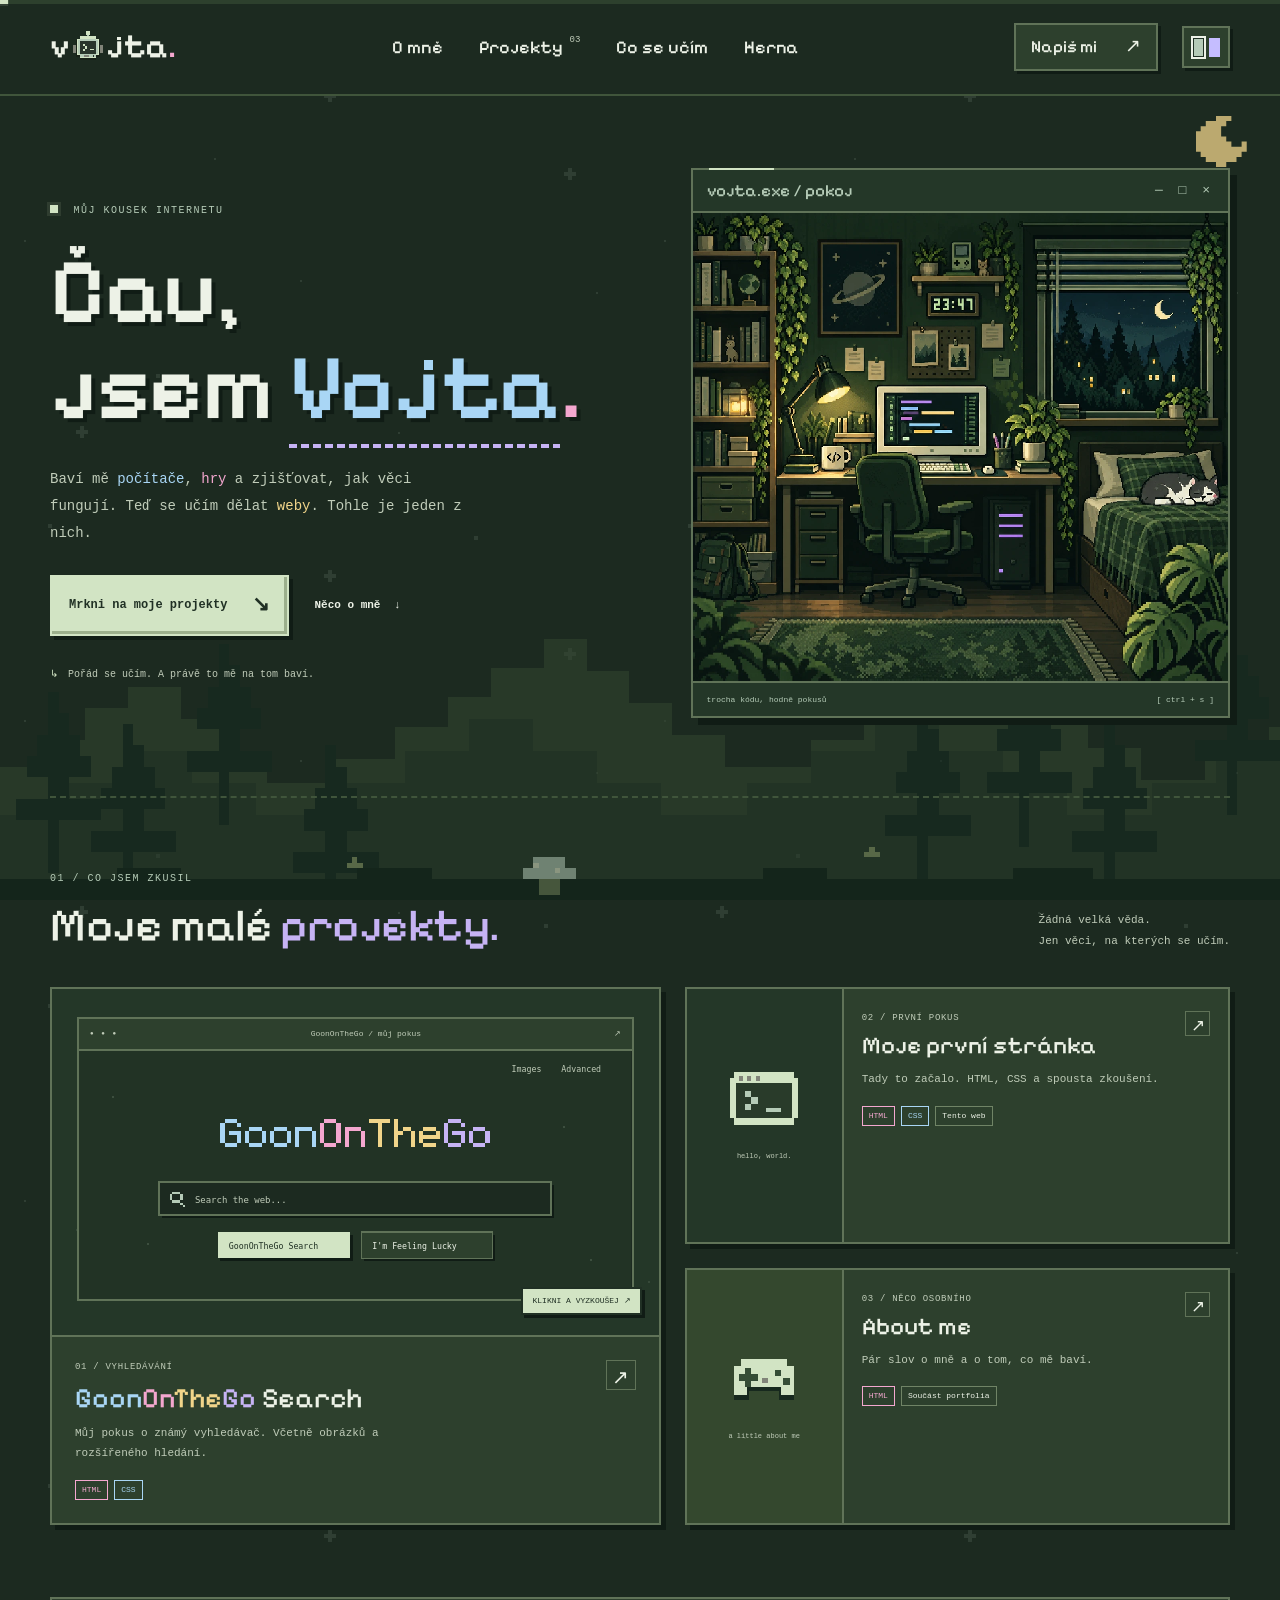
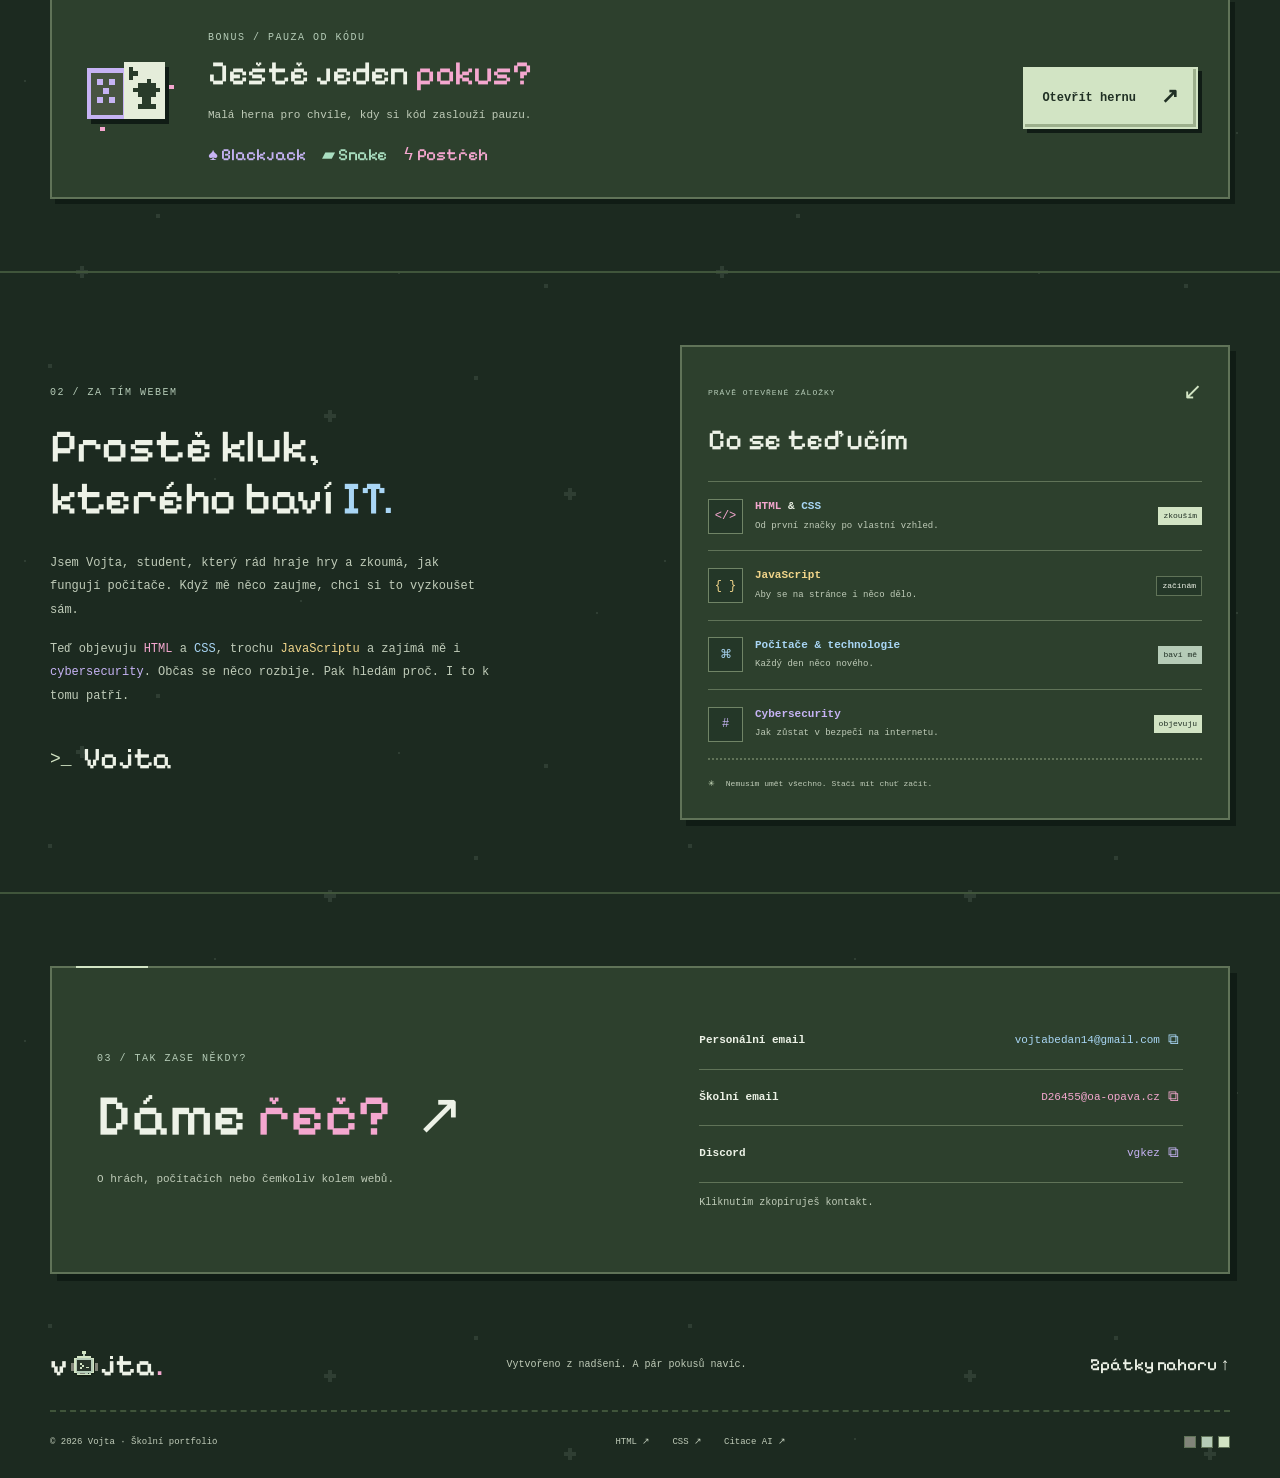
==== commit 714ee98b: "Added minigames" ====
--- a/index.html
+++ b/index.html
@@ -8,6 +8,8 @@
     <title>Vojta — můj kousek internetu</title>
     <link rel="icon" type="image/svg+xml" href="assets/vojta-mark.svg">
     <link rel="stylesheet" href="assets/pixel-theme.css">
+    <link rel="stylesheet" href="assets/eastereggs.css">
+    <script src="assets/eastereggs.js" defer></script>
     <link rel="stylesheet" href="style.css">
 </head>
 <body>
@@ -15,11 +17,12 @@
     <a class="skip-link" href="#obsah">Přejít na obsah</a>
     <header class="site-header" id="domu">
         <nav class="nav container" aria-label="Hlavní navigace">
-            <a class="logo" href="#domu" aria-label="Vojta — domů"><span>v</span><img class="logo-mark" src="assets/vojta-mark.svg" width="34" height="34" alt=""><span><span class="dotted-j">j</span>ta<span class="logo-dot">.</span></span></a>
+            <a class="logo" href="#domu" aria-label="Vojta — domů"><span>v</span><img class="logo-mark" src="assets/vojta-mark.svg" data-secret-src="assets/vojta-mark-night.svg" width="34" height="34" alt=""><span><span class="dotted-j">j</span>ta<span class="logo-dot">.</span></span></a>
             <div class="nav-links">
                 <a href="#o-mne">O mně</a>
                 <a href="#projekty">Projekty <span class="nav-count">03</span></a>
                 <a href="#dovednosti">Co se učím</a>
+                <a href="#herna">Herna</a>
             </div>
             <a class="nav-contact" href="#kontakt">Napiš mi <span aria-hidden="true">↗</span></a>
         </nav>
@@ -39,9 +42,8 @@
             </div>
 
             <div class="hero-art" aria-hidden="true">
-                <div class="art-topline"><span>vojta / pokoj</span><span class="window-controls">─ □ ×</span></div>
-                <img class="computer pixel-art" src="assets/pixel-desk.svg" width="512" height="448" alt="">
-                <span class="wip-sticker">WORK IN PROGRESS <span class="terminal-cursor">_</span></span>
+                <div class="art-topline"><span>vojta.exe / pokoj</span><span class="window-controls">─ □ ×</span></div>
+                <img class="computer pixel-art" src="assets/pixel-room.webp" width="1341" height="1173" fetchpriority="high" alt="">
                 <div class="art-bottomline"><span>trocha kódu, hodně pokusů</span><span>[ ctrl + s ]</span></div>
             </div>
         </section>
@@ -55,26 +57,39 @@
                 <a class="project-card project-featured" href="projects/googlesearch/index.html">
                     <div class="project-image image-google">
                         <div class="mini-browser-bar" aria-hidden="true"><span>● ● ●</span><span>GoonOnTheGo / můj pokus</span><span>↗</span></div>
-                        <img src="projects/googlesearch/preview.svg" alt="Náhled mého vyhledávače GoonOnTheGo" width="800" height="360" loading="lazy">
+                        <img src="projects/googlesearch/preview.svg" data-secret-src="projects/googlesearch/preview-night.svg" alt="Náhled mého vyhledávače GoonOnTheGo" width="800" height="360" loading="lazy">
                         <span class="preview-label">KLIKNI A VYZKOUŠEJ ↗</span>
                     </div>
                     <div class="project-info"><div><p class="project-type">01 / VYHLEDÁVÁNÍ</p><h3><span class="syntax-blue">Goon</span><span class="syntax-pink">On</span><span class="syntax-yellow">The</span><span class="syntax-purple">Go</span> Search</h3><p>Můj pokus o známý vyhledávač. Včetně obrázků a rozšířeného hledání.</p><div class="tags"><span class="syntax-pink">HTML</span><span class="syntax-blue">CSS</span></div></div><span class="project-arrow" aria-hidden="true">↗</span></div>
                 </a>
                 <div class="project-stack">
                     <a class="project-card project-small" href="#domu">
-                        <div class="small-project-art first-web" aria-hidden="true"><img class="pixel-art" src="assets/pixel-terminal.svg" width="72" height="63" alt=""><span class="art-label">hello, world.</span></div>
+                        <div class="small-project-art first-web" aria-hidden="true"><img class="pixel-art" src="assets/pixel-terminal.svg" data-secret-src="assets/pixel-terminal-night.svg" width="72" height="63" alt=""><span class="art-label">hello, world.</span></div>
                         <div class="project-info"><div><p class="project-type">02 / PRVNÍ POKUS</p><h3>Moje první stránka</h3><p>Tady to začalo. HTML, CSS a spousta zkoušení.</p><div class="tags"><span class="syntax-pink">HTML</span><span class="syntax-blue">CSS</span><span>Tento web</span></div></div><span class="project-arrow" aria-hidden="true">↗</span></div>
                     </a>
                     <a class="project-card project-small" href="#o-mne">
-                        <div class="small-project-art about-art" aria-hidden="true"><img class="pixel-art" src="assets/pixel-gamepad.svg" width="80" height="60" alt=""><span class="art-label">a little about me</span></div>
+                        <div class="small-project-art about-art" aria-hidden="true"><img class="pixel-art" src="assets/pixel-gamepad.svg" data-secret-src="assets/pixel-gamepad-night.svg" width="80" height="60" alt=""><span class="art-label">a little about me</span></div>
                         <div class="project-info"><div><p class="project-type">03 / NĚCO OSOBNÍHO</p><h3>About me</h3><p>Pár slov o mně a o tom, co mě baví.</p><div class="tags"><span class="syntax-pink">HTML</span><span>Součást portfolia</span></div></div><span class="project-arrow" aria-hidden="true">↗</span></div>
                     </a>
                 </div>
             </div>
         </section>
+        <section class="arcade-teaser container" id="herna" aria-labelledby="arcade-title">
+            <div class="arcade-invite">
+                <img class="pixel-art arcade-invite-art" src="assets/pixel-cards.svg" data-secret-src="assets/pixel-cards-night.svg" width="96" height="72" alt="">
+                <div class="arcade-invite-copy">
+                    <p class="eyebrow">BONUS / PAUZA OD KÓDU</p>
+                    <h2 id="arcade-title">Ještě jeden <span class="syntax-pink">pokus?</span></h2>
+                    <p>Malá herna pro chvíle, kdy si kód zaslouží pauzu.</p>
+                    <div class="arcade-shortcuts"><a href="projects/arcade/index.html#blackjack">♠ Blackjack</a><a href="projects/arcade/index.html#snake">▰ Snake</a><a href="projects/arcade/index.html#reaction">ϟ Postřeh</a></div>
+                </div>
+                <a class="button" href="projects/arcade/index.html">Otevřít hernu <span aria-hidden="true">↗</span></a>
+            </div>
+        </section>
+
         <section class="about-section" id="o-mne" aria-labelledby="about-title">
             <div class="container about-layout">
-                <div class="about-copy"><p class="eyebrow">02 / ZA TÍM WEBEM</p><h2 id="about-title">Prostě kluk,<br>kterého baví <span class="accent-word">IT.</span></h2><p>Jsem Vojta, student, který rád hraje hry a zkoumá, jak fungují počítače. Když mě něco zaujme, chci si to vyzkoušet sám.</p><p>Teď objevuju <span class="syntax-pink">HTML</span> a <span class="syntax-blue">CSS</span>, trochu <span class="syntax-yellow">JavaScriptu</span> a zajímá mě i <span class="syntax-purple">cybersecurity</span>. Občas se něco rozbije. Pak hledám proč. I to k tomu patří.</p><div class="about-signature"><span aria-hidden="true">&gt;_</span> Vo<span class="dotted-j">j</span>ta</div></div>
+                <div class="about-copy"><p class="eyebrow">02 / ZA TÍM WEBEM</p><h2 id="about-title">Prostě kluk,<br>kterého baví <span class="accent-word">IT.</span></h2><p>Jsem Vojta, student, který rád hraje hry a zkoumá, jak fungují počítače. Když mě něco zaujme, chci si to vyzkoušet sám.</p><p>Teď objevuju <span class="syntax-pink">HTML</span> a <span class="syntax-blue">CSS</span>, trochu <span class="syntax-yellow">JavaScriptu</span> a zajímá mě i <span class="syntax-purple">cybersecurity</span>. Občas se něco rozbije. Pak hledám proč. I to k tomu patří.</p><div class="about-signature"><span aria-hidden="true">&gt;_</span> <span class="signature-name">Vo<span class="dotted-j">j</span>ta</span></div></div>
                 <div class="learning-panel" id="dovednosti" role="region" aria-labelledby="skills-title">
                     <div class="learning-header"><p class="eyebrow">PRÁVĚ OTEVŘENÉ ZÁLOŽKY</p><span aria-hidden="true">↙</span></div>
                     <h3 id="skills-title">Co se teď učím</h3>
@@ -107,7 +122,7 @@
     </main>
 
     <footer class="footer container">
-        <div class="footer-main"><a class="logo" href="#domu" aria-label="Vojta — domů"><span>v</span><img class="logo-mark" src="assets/vojta-mark.svg" width="34" height="34" alt=""><span><span class="dotted-j">j</span>ta<span class="logo-dot">.</span></span></a><p>Vytvořeno z nadšení. A pár pokusů navíc.</p><a class="back-top" href="#domu">Zpátky nahoru ↑</a></div>
+        <div class="footer-main"><a class="logo" href="#domu" aria-label="Vojta — domů"><span>v</span><img class="logo-mark" src="assets/vojta-mark.svg" data-secret-src="assets/vojta-mark-night.svg" width="34" height="34" alt=""><span><span class="dotted-j">j</span>ta<span class="logo-dot">.</span></span></a><p>Vytvořeno z nadšení. A pár pokusů navíc.</p><a class="back-top" href="#domu">Zpátky nahoru ↑</a></div>
         <div class="footer-bottom"><p>© 2026 Vojta · Školní portfolio</p><div class="footer-meta"><a href="https://validator.w3.org/nu/?doc=https%3A%2F%2Fitzlebyy.github.io%2F" target="_blank" rel="noopener noreferrer" aria-label="Otevřít validátor HTML">HTML ↗</a><a href="https://jigsaw.w3.org/css-validator/validator?uri=https%3A%2F%2Fitzlebyy.github.io%2F&amp;profile=css3svg&amp;usermedium=all&amp;warning=1&amp;vextwarning=&amp;lang=en" target="_blank" rel="noopener noreferrer" aria-label="Otevřít validátor CSS">CSS ↗</a><a href="CITACE-AI.md">Citace AI ↗</a></div><div class="palette" role="img" aria-label="Barevná paleta: šedá olivová, popelavá šedá a čajová zelená"><span></span><span></span><span></span></div></div>
     </footer>
     <script>
@@ -219,6 +234,7 @@
             window.addEventListener("touchstart", stopScroll, { passive: true });
             window.addEventListener("pointerdown", stopScroll, { passive: true });
             window.addEventListener("popstate", stopScroll);
+            window.addEventListener("vojta:gameopen", stopScroll);
             window.addEventListener("keydown", (event) => {
                 if (["ArrowUp", "ArrowDown", "PageUp", "PageDown", "Home", "End", " ", "Escape", "Tab"].includes(event.key)) {
                     stopScroll();
--- a/assets/pixel-theme.css
+++ b/assets/pixel-theme.css
@@ -19,6 +19,22 @@
     --line: #607358;
     --shadow: #101c15;
     --ink: #203024;
+    --panel-inset: #243728;
+    --panel-art: #34482e;
+    --border-soft: #40553b;
+    --border-tag: #708466;
+    --button-shade: #9caf8c;
+    --game-stage: #203426;
+    --game-guide: #263829;
+    --card-back: #40593e;
+    --card-face: #e5edda;
+    --card-edge: #bac9aa;
+    --card-ink: #263829;
+    --card-red: #94465f;
+    --board-background: #17281e;
+    --board-cell: #203426;
+    --board-overlay: #17281ed9;
+    --landscape-image: url("pixel-landscape.svg");
     --syntax-pink: #f4a7cf;
     --syntax-blue: #a9d6f5;
     --syntax-yellow: #f1d58a;
@@ -46,12 +62,24 @@
     inset: auto 0 0;
     height: min(30vw, 360px);
     z-index: -1;
-    background: url("pixel-landscape.svg") center bottom / max(100%, 1200px) auto no-repeat;
+    background: var(--landscape-image) center bottom / max(100%, 1200px) auto no-repeat;
     opacity: .55;
     pointer-events: none;
     image-rendering: pixelated;
 }
 a { color: inherit; text-decoration: none; }
+/* A quiet pixel sky behind the content and the existing forest silhouette. */
+.pixel-sky { position: fixed; inset: 0; z-index: -2; overflow: hidden; pointer-events: none; user-select: none; }
+.sky-moon { position: absolute; top: 116px; right: clamp(20px, 2.6vw, 52px); width: clamp(38px, 4vw, 56px); aspect-ratio: 1; background: var(--syntax-yellow); opacity: .75; clip-path: polygon(40% 0, 70% 0, 70% 10%, 60% 10%, 60% 20%, 50% 20%, 50% 40%, 60% 40%, 60% 50%, 70% 50%, 70% 60%, 90% 60%, 90% 50%, 100% 50%, 100% 70%, 90% 70%, 90% 80%, 80% 80%, 80% 90%, 60% 90%, 60% 100%, 40% 100%, 40% 90%, 20% 90%, 20% 80%, 10% 80%, 10% 70%, 0 70%, 0 30%, 10% 30%, 10% 20%, 20% 20%, 20% 10%, 40% 10%); }
+.shooting-star { position: absolute; top: var(--star-top); left: var(--star-left); width: 5px; height: 5px; background: var(--syntax-yellow); opacity: 0; box-shadow: 6px -6px 0 var(--ash), 12px -12px 0 color-mix(in srgb, var(--ash) 80%, transparent), 18px -18px 0 color-mix(in srgb, var(--ash) 65%, transparent), 24px -24px 0 color-mix(in srgb, var(--ash) 45%, transparent), 30px -30px 0 color-mix(in srgb, var(--ash) 30%, transparent), 36px -36px 0 color-mix(in srgb, var(--ash) 15%, transparent); }
+/* Keep this requested background effect on independently of other motion settings. */
+.pixel-sky .shooting-star { animation: sky-shoot var(--star-duration) var(--star-delay) linear infinite !important; }
+@keyframes sky-shoot {
+    0% { opacity: 0; transform: translate(0, 0); }
+    2% { opacity: .95; }
+    18% { opacity: 0; transform: translate(-320px, 320px); }
+    100% { opacity: 0; transform: translate(-320px, 320px); }
+}
 button, input { font: inherit; }
 svg, img { display: block; max-width: 100%; }
 ::selection { background: var(--tea); color: var(--ink); }
@@ -68,6 +96,7 @@
 
 @media (max-width: 600px) {
     body::before { height: 220px; opacity: .35; }
+    .sky-moon { top: 166px; opacity: .6; }
 }
 @media (prefers-reduced-motion: reduce) {
     *, *::before, *::after { animation: none !important; transition: none !important; }
--- a/assets/eastereggs.css
+++ b/assets/eastereggs.css
@@ -0,0 +1,78 @@
+:root[data-palette="night"] {
+    --background: #202439;
+    --surface: #343b50;
+    --section-background: #292e43;
+    --line: #8185a8;
+    --shadow: #131727;
+    --tea: #e5c9f4;
+    --ash: #c5bddf;
+    --olive: #9690a7;
+    --ink: #2d2842;
+    --text: #f0ecfa;
+    --muted: #cbc7df;
+    --panel-inset: #2d314b;
+    --panel-art: #3c3858;
+    --border-soft: #4a4d6b;
+    --border-tag: #9690b5;
+    --button-shade: #b69bc9;
+    --game-stage: #292f47;
+    --game-guide: #30364d;
+    --card-back: #514c70;
+    --card-face: #eee6ff;
+    --card-edge: #c5bddf;
+    --card-ink: #302c46;
+    --card-red: #91466f;
+    --board-background: #1b2034;
+    --board-cell: #28304a;
+    --board-overlay: #1b2034e0;
+    --landscape-image: url("pixel-landscape-night.svg");
+    --syntax-pink: #ffd0e9;
+    --syntax-blue: #bcdfff;
+    --syntax-yellow: #f5dba1;
+    --syntax-purple: #c5bdff;
+    --syntax-mint: #bce4db;
+}
+.secret-toast { position: fixed; z-index: 250; left: 50%; bottom: 24px; transform: translateX(-50%); display: flex; align-items: flex-start; gap: 15px; width: max-content; max-width: calc(100% - 36px); padding: 15px 16px; border: 2px solid var(--syntax-purple); background: var(--background); box-shadow: 5px 5px 0 var(--shadow); color: var(--text); }
+.secret-toast > div { min-width: 0; font: 11px/1.8 var(--mono); }
+.secret-toast strong { display: block; margin-bottom: 5px; color: var(--syntax-yellow); font: 500 20px/1.3 var(--pixel); }
+.secret-toast button { padding: 1px 5px; border: 0; background: none; color: var(--muted); font: 18px var(--mono); cursor: pointer; }
+.pixel-party { position: fixed; z-index: 240; inset: 0; overflow: hidden; pointer-events: none; }
+.pixel-confetti { position: absolute; top: -12px; left: var(--confetti-x); width: 7px; height: 7px; background: var(--confetti-color); pointer-events: none; animation: pixel-fall var(--confetti-duration) linear forwards; }
+.party-title { position: absolute; top: 26%; left: 50%; transform: translateX(-50%); width: max-content; max-width: calc(100% - 40px); padding: 15px 22px; border: 3px solid var(--syntax-pink); background: var(--background); box-shadow: 7px 7px 0 var(--shadow); color: var(--syntax-yellow); font: 600 clamp(26px, 6vw, 56px)/1.3 var(--pixel); text-align: center; }
+.pixel-party.is-still .pixel-confetti { top: var(--confetti-y); animation: none; }
+@keyframes pixel-fall { to { transform: translate(var(--confetti-drift), 110vh) rotate(360deg); } }
+.secret-buddy { position: fixed; z-index: 230; bottom: 23px; left: 20px; display: flex; flex-direction: column; align-items: flex-start; max-width: 220px; }
+.buddy-speech { padding: 9px 12px; margin: 0 0 10px; border: 2px solid var(--line); background: var(--background); color: var(--text); box-shadow: 3px 3px 0 var(--shadow); font: 10px/1.7 var(--mono); }
+.buddy-hello { padding: 0; border: 0; background: none; cursor: pointer; animation: robot-bob 1.6s steps(2, end) infinite; }
+.buddy-hello img { width: 64px; height: 64px; image-rendering: pixelated; }
+.buddy-close { position: absolute; right: -8px; top: -11px; width: 25px; height: 25px; padding: 0; border: 1px solid var(--line); background: var(--surface); color: var(--text); cursor: pointer; font: 16px/1 var(--mono); }
+@keyframes robot-bob { 50% { transform: translateY(-5px); } }
+@media (max-width: 480px) {
+    .secret-toast { bottom: 16px; padding: 12px; }
+    .secret-toast > div { font-size: 10px; }
+    .secret-buddy { max-width: 185px; left: 15px; bottom: 15px; }
+}
+.palette-switch { display: inline-flex; align-items: center; justify-content: center; flex-shrink: 0; gap: 5px; width: 48px; height: 42px; padding: 7px; border: 2px solid var(--line); background: var(--surface); color: var(--text); box-shadow: 3px 3px 0 var(--shadow); cursor: pointer; }
+.palette-switch:hover { border-color: var(--tea); }
+.palette-swatch { width: 11px; height: 19px; border: 1px solid transparent; }
+.palette-swatch.forest { background: #b5cbb7; }
+.palette-swatch.night { background: #c5bdff; }
+.palette-switch[aria-checked="false"] .forest, .palette-switch[aria-checked="true"] .night { border-color: var(--ink); box-shadow: 0 0 0 2px var(--text); }
+.nav.has-palette-switch { gap: 24px; }
+.nav.has-palette-switch .nav-links { margin-inline: auto; }
+.arcade-header.has-palette-switch { gap: 12px; }
+.arcade-header.has-palette-switch .return-link { flex: 1; min-width: 0; }
+@media (max-width: 760px) {
+    .nav.has-palette-switch { display: grid; grid-template-columns: minmax(0, 1fr) auto auto; gap: 12px; }
+    .nav.has-palette-switch .logo { grid-column: 1; grid-row: 1; }
+    .nav.has-palette-switch .nav-contact { grid-column: 2; grid-row: 1; }
+    .nav.has-palette-switch .palette-switch { grid-column: 3; grid-row: 1; }
+    .nav.has-palette-switch .nav-links { grid-column: 1 / -1; grid-row: 2; margin-inline: 0; }
+}
+@media (max-width: 420px) {
+    .nav.has-palette-switch .nav-contact { padding-inline: 10px; }
+    .nav.has-palette-switch .nav-contact > span { display: none; }
+}
+@media (prefers-reduced-motion: reduce) {
+    .buddy-hello { animation: none; }
+}
--- a/style.css
+++ b/style.css
@@ -9,18 +9,19 @@
 .scroll-progress-fill { display: block; width: 100%; height: 100%; background: var(--tea); transform: scaleX(0); transform-origin: left center; box-shadow: 0 2px 0 #d2e4c420; }
 
 /* Pixel wordmark and navigation */
-.site-header { border-bottom: 2px solid #40553b; background: var(--background); }
+.site-header { border-bottom: 2px solid var(--border-soft); background: var(--background); }
 .nav { min-height: 94px; display: flex; align-items: center; justify-content: space-between; gap: 30px; }
 .logo { display: inline-flex; align-items: center; gap: 0; flex-shrink: 0; color: var(--text); font: 600 34px/1 var(--pixel); letter-spacing: 0; }
 .logo-mark { width: 36px; height: 36px; flex-shrink: 0; image-rendering: pixelated; transition: transform .15s steps(2, end); }
 .logo-dot { color: var(--syntax-pink); }
 .logo:hover .logo-mark { transform: translateY(-4px); }
 a.logo:hover { text-decoration: none; }
-.nav-links { display: flex; align-items: center; gap: 36px; }
+.nav-links { display: flex; flex-wrap: wrap; align-items: center; gap: 36px; }
 .nav-links a { position: relative; padding-block: 10px; font: 500 18px/1.5 var(--pixel); }
 .nav-links a:nth-child(1) { --nav-accent: var(--syntax-pink); }
 .nav-links a:nth-child(2) { --nav-accent: var(--syntax-purple); }
 .nav-links a:nth-child(3) { --nav-accent: var(--syntax-blue); }
+.nav-links a:nth-child(4) { --nav-accent: var(--syntax-yellow); }
 .nav-links a::before { content: ">"; position: absolute; left: -16px; color: var(--nav-accent); opacity: 0; }
 .nav-links a:hover::before, .nav-links a:focus-visible::before { opacity: 1; }
 .nav-links a:hover, .nav-links a:focus-visible { color: var(--nav-accent); }
@@ -40,8 +41,8 @@
 .hero-period { color: var(--syntax-pink); }
 .hero-text { max-width: 430px; margin: 30px 0 27px; color: var(--muted); font-size: 14px; line-height: 1.95; }
 .hero-actions { display: flex; align-items: center; gap: 25px; flex-wrap: wrap; }
-.button { display: inline-flex; align-items: center; justify-content: space-between; gap: 25px; padding: 13px 17px; border: 2px solid var(--tea); background: var(--tea); color: var(--ink); font: 600 12px/1.5 var(--mono); box-shadow: 4px 4px 0 var(--shadow), inset -3px -3px 0 #9caf8c; transition: transform .15s, box-shadow .15s; }
-.button:hover { transform: translate(-2px, -2px); box-shadow: 6px 6px 0 var(--shadow), inset -3px -3px 0 #9caf8c; }
+.button { display: inline-flex; align-items: center; justify-content: space-between; gap: 25px; padding: 13px 17px; border: 2px solid var(--tea); background: var(--tea); color: var(--ink); font: 600 12px/1.5 var(--mono); box-shadow: 4px 4px 0 var(--shadow), inset -3px -3px 0 var(--button-shade); transition: transform .15s, box-shadow .15s; }
+.button:hover { transform: translate(-2px, -2px); box-shadow: 6px 6px 0 var(--shadow), inset -3px -3px 0 var(--button-shade); }
 .button:active { transform: translate(2px, 2px); box-shadow: 2px 2px 0 var(--shadow); }
 .button span { font-size: 21px; }
 .text-link { font-size: 11px; font-weight: 600; }
@@ -49,21 +50,20 @@
 .text-link span { margin-left: 7px; }
 .hero-footnote { max-width: 410px; margin: 30px 0 0; color: var(--muted); font: 10px/1.8 var(--mono); }
 .hero-footnote > span { color: var(--tea); margin-right: 4px; }
-.hero-art { position: relative; min-width: 0; aspect-ratio: 1.04; border: 2px solid var(--line); background: #243728; box-shadow: 7px 7px 0 var(--shadow); }
+.hero-art { position: relative; min-width: 0; display: flex; flex-direction: column; border: 2px solid var(--line); background: var(--panel-inset); box-shadow: 7px 7px 0 var(--shadow); }
 .hero-art::before { content: ""; position: absolute; top: -2px; left: 16px; width: 65px; height: 2px; background: var(--tea); }
-.hero-art::after { content: ""; position: absolute; top: 42px; left: 0; right: 0; height: 2px; background: var(--line); }
-.art-topline, .art-bottomline { position: absolute; left: 16px; right: 16px; display: flex; justify-content: space-between; align-items: center; gap: 12px; color: var(--ash); }
-.art-topline { top: 10px; font: 500 17px/1.5 var(--pixel); }
+.art-topline, .art-bottomline { display: flex; justify-content: space-between; align-items: center; gap: 12px; padding-inline: 14px; color: var(--ash); }
+.art-topline { min-height: 43px; border-bottom: 2px solid var(--line); font: 500 17px/1.5 var(--pixel); }
 .window-controls { font: 13px var(--mono); letter-spacing: 4px; }
-.art-bottomline { bottom: 12px; font: 8px/1.5 var(--mono); }
-.computer { position: absolute; left: 14px; top: 51px; width: calc(100% - 28px); height: calc(100% - 90px); object-fit: contain; object-position: center bottom; }
-.wip-sticker { position: absolute; left: 24px; bottom: 46px; padding: 5px 8px; background: var(--tea); border: 2px solid var(--ink); color: var(--ink); box-shadow: 3px 3px 0 var(--shadow); font: 600 8px/1.6 var(--mono); }
+.art-bottomline { min-height: 35px; border-top: 2px solid var(--line); font: 8px/1.5 var(--mono); }
+.computer { width: 100%; height: auto; }
+:root[data-palette="night"] .hero-art .computer { filter: hue-rotate(115deg) saturate(.65); }
 .terminal-cursor { animation: blink 1.3s step-end infinite; }
 @keyframes blink { 50% { opacity: 0; } }
 
 /* Projects as little desktop windows. */
 .section { padding-block: 72px; }
-.projects-section { border-top: 2px dashed #40553b; }
+.projects-section { border-top: 2px dashed var(--border-soft); }
 .section-heading { margin-bottom: 34px; }
 .section-heading .eyebrow { margin-bottom: 13px; }
 h2 { margin: 0; font: 500 clamp(36px, 3.6vw, 48px)/1.14 var(--pixel); letter-spacing: -.5px; }
@@ -76,7 +76,7 @@
 .project-card { min-width: 0; overflow: hidden; border: 2px solid var(--line); background: var(--surface); box-shadow: 5px 5px 0 var(--shadow); transition: transform .15s, border-color .15s, box-shadow .15s; }
 .project-card:hover { transform: translate(-2px, -3px); border-color: var(--tea); box-shadow: 7px 8px 0 var(--shadow); }
 .project-featured { display: flex; flex-direction: column; }
-.project-image { position: relative; flex: 1; display: flex; flex-direction: column; justify-content: center; padding: 28px 25px 34px; background: #243728 url("assets/pixel-stars.svg") repeat; border-bottom: 2px solid var(--line); }
+.project-image { position: relative; flex: 1; display: flex; flex-direction: column; justify-content: center; padding: 28px 25px 34px; background: var(--panel-inset) url("assets/pixel-stars.svg") repeat; border-bottom: 2px solid var(--line); }
 .mini-browser-bar { display: flex; align-items: center; justify-content: space-between; gap: 10px; padding: 9px 11px; border: 2px solid var(--line); background: var(--surface); color: var(--muted); font: 8px/1.5 var(--mono); }
 .mini-browser-bar > span:first-child { font-size: 6px; letter-spacing: 2px; }
 .project-image img { width: 100%; height: auto; aspect-ratio: 20 / 9; object-fit: contain; border: 2px solid var(--line); border-top: 0; background: var(--background); }
@@ -89,20 +89,34 @@
 .project-arrow { display: grid; place-items: center; width: 30px; height: 30px; flex-shrink: 0; border: 1px solid var(--line); font-size: 20px; transition: background .15s; }
 .project-card:hover .project-arrow { background: var(--tea); color: var(--ink); }
 .tags { display: flex; flex-wrap: wrap; gap: 6px; }
-.tags span { padding: 3px 6px; border: 1px solid #708466; font: 8px/1.5 var(--mono); }
+.tags span { padding: 3px 6px; border: 1px solid var(--border-tag); font: 8px/1.5 var(--mono); }
 .tags span[class^="syntax-"] { border-color: currentColor; }
 .project-stack { display: grid; gap: 24px; }
 .project-small { display: grid; grid-template-columns: 29% 1fr; }
 .project-small .project-info { padding: 22px 18px; }
 .project-small h3 { font-size: 24px; }
 .project-small .project-arrow { width: 25px; height: 25px; font-size: 17px; }
-.small-project-art { min-height: 216px; display: flex; flex-direction: column; align-items: center; justify-content: center; gap: 21px; border-right: 2px solid var(--line); background: #243728 url("assets/pixel-stars.svg") center; }
+.small-project-art { min-height: 216px; display: flex; flex-direction: column; align-items: center; justify-content: center; gap: 21px; border-right: 2px solid var(--line); background: var(--panel-inset) url("assets/pixel-stars.svg") center; }
 .small-project-art img { width: 68px; height: 60px; object-fit: contain; }
-.about-art { background-color: #34482e; }
+.about-art { background-color: var(--panel-art); }
 .small-project-art .art-label { color: var(--muted); font: 7px/1.5 var(--mono); }
 
+/* A quick detour to the arcade. */
+.arcade-teaser { padding-bottom: 72px; }
+.arcade-invite { display: grid; grid-template-columns: auto 1fr auto; align-items: center; gap: 30px; padding: 30px; border: 2px solid var(--line); background: var(--surface); box-shadow: 5px 5px 0 var(--shadow); }
+.arcade-invite-art { width: 96px; height: 72px; object-fit: contain; }
+.arcade-invite-copy { min-width: 0; }
+.arcade-invite-copy .eyebrow { margin-bottom: 9px; }
+.arcade-invite-copy h2 { font-size: 34px; }
+.arcade-invite-copy > p:not(.eyebrow) { margin: 12px 0 16px; color: var(--muted); font-size: 11px; line-height: 1.85; }
+.arcade-shortcuts { display: flex; flex-wrap: wrap; gap: 8px 16px; font: 500 17px/1.5 var(--pixel); }
+.arcade-shortcuts a:first-child { color: var(--syntax-purple); }
+.arcade-shortcuts a:nth-child(2) { color: var(--syntax-mint); }
+.arcade-shortcuts a:nth-child(3) { color: var(--syntax-pink); }
+.arcade-shortcuts a:hover { text-decoration: underline; text-underline-offset: 4px; }
+
 /* About and the learning window. */
-.about-section { padding-block: 72px; border-block: 2px solid #40553b; background: var(--section-background); }
+.about-section { padding-block: 72px; border-block: 2px solid var(--border-soft); background: transparent; }
 .about-layout { display: grid; grid-template-columns: 1fr 1fr; align-items: center; gap: 80px; }
 .about-copy h2 { margin-bottom: 26px; }
 .about-copy > p:not(.eyebrow) { max-width: 440px; margin: 0 0 16px; color: var(--muted); font-size: 12px; line-height: 1.95; }
@@ -116,7 +130,7 @@
 .skills-list { list-style: none; margin: 0; padding: 0; }
 .skills-list li { display: flex; align-items: center; gap: 12px; padding-block: 16px; border-top: 1px solid var(--line); }
 .skills-list li > div { flex: 1; min-width: 0; }
-.skill-symbol { display: grid; place-items: center; width: 35px; height: 35px; flex-shrink: 0; border: 1px solid #708466; background: #243728; color: var(--tea); font: 12px var(--mono); }
+.skill-symbol { display: grid; place-items: center; width: 35px; height: 35px; flex-shrink: 0; border: 1px solid var(--border-tag); background: var(--panel-inset); color: var(--tea); font: 12px var(--mono); }
 .skills-list li:nth-child(1) .skill-symbol { color: var(--syntax-pink); }
 .skills-list li:nth-child(2) .skill-symbol { color: var(--syntax-yellow); }
 .skills-list li:nth-child(3) .skill-symbol { color: var(--syntax-blue); }
@@ -124,7 +138,7 @@
 .skills-list h4 { margin: 0 0 4px; font-size: 11px; font-weight: 600; line-height: 1.5; }
 .skills-list p { margin: 0; color: var(--muted); font-size: 9px; line-height: 1.75; }
 .skill-state { flex-shrink: 0; margin-left: auto; padding: 3px 5px; background: var(--tea); color: var(--ink); font: 8px/1.5 var(--mono); }
-.skills-list li:nth-child(2) .skill-state { border: 1px solid var(--line); background: #243728; color: var(--text); }
+.skills-list li:nth-child(2) .skill-state { border: 1px solid var(--line); background: var(--panel-inset); color: var(--text); }
 .skills-list li:nth-child(3) .skill-state { background: var(--ash); }
 .learning-note { margin: 0; padding-top: 17px; border-top: 2px dotted var(--line); color: var(--muted); font: 8px/1.85 var(--mono); }
 .learning-note span { margin-right: 6px; color: var(--tea); }
@@ -149,7 +163,7 @@
 
 /* A quiet ending over the forest backdrop. */
 .footer-main, .footer-bottom { display: flex; align-items: center; justify-content: space-between; gap: 20px; }
-.footer-main { padding-block: 0 26px; border-bottom: 2px dashed #40553b; }
+.footer-main { padding-block: 0 26px; border-bottom: 2px dashed var(--border-soft); }
 .footer-main .logo { font-size: 30px; }
 .footer-main .logo-mark { width: 32px; height: 32px; }
 .footer-main > p { color: var(--muted); font: 10px/1.8 var(--mono); }
@@ -170,7 +184,6 @@
     .hero { gap: 36px; padding-block: 55px 65px; }
     h1 { font-size: 80px; }
     .hero-actions { gap: 20px; }
-    .hero-art { aspect-ratio: .9; }
     .project-small { grid-template-columns: 25% 1fr; }
     .project-small .project-info { padding: 20px 15px; }
     .project-small h3 { font-size: 22px; }
@@ -179,16 +192,18 @@
     .about-layout { gap: 42px; }
     .learning-panel { padding: 22px; }
     .contact-card { padding: 34px; gap: 35px; }
+    .arcade-invite { grid-template-columns: auto 1fr; gap: 24px; }
+    .arcade-invite > .button { grid-column: 2; justify-self: start; }
 }
 @media (max-width: 760px) {
     .nav { min-height: 85px; flex-wrap: wrap; gap: 20px; padding-block: 19px 12px; }
-    .nav-links { order: 3; width: 100%; justify-content: center; gap: 30px; padding-top: 8px; border-top: 1px solid #40553b; }
+    .nav-links { order: 3; width: 100%; justify-content: center; gap: 30px; padding-top: 8px; border-top: 1px solid var(--border-soft); }
     .nav-contact { padding: 6px 13px; }
     .hero { grid-template-columns: 1fr; gap: 38px; }
     .hero-copy { max-width: 540px; }
     h1 { font-size: clamp(68px, 13vw, 96px); }
     .hero-text { max-width: 480px; }
-    .hero-art { width: 100%; max-width: 510px; justify-self: center; aspect-ratio: 1.04; }
+    .hero-art { width: 100%; max-width: 510px; justify-self: center; }
     .section { padding-block: 55px; }
     .project-heading { flex-direction: column; align-items: flex-start; gap: 14px; }
     .heading-note br { display: none; }
@@ -204,6 +219,7 @@
     .about-copy > p:not(.eyebrow) { max-width: none; }
     .contact-section { padding-block: 55px; }
     .contact-card { grid-template-columns: 1fr; gap: 25px; padding: 32px; }
+    .arcade-teaser { padding-bottom: 55px; }
     .footer-main { flex-wrap: wrap; }
     .footer-main > p { order: 3; width: 100%; margin: 0; }
     .footer-bottom { flex-wrap: wrap; gap: 18px; }
@@ -214,7 +230,7 @@
     .logo { font-size: 31px; }
     .logo-mark { width: 32px; height: 32px; }
     .nav-contact { font-size: 16px; gap: 17px; }
-    .nav-links { gap: 26px; }
+    .nav-links { gap: 6px 22px; }
     .nav-links a { font-size: 16px; }
     .hero { padding-block: 40px 50px; }
     h1 { font-size: 64px; letter-spacing: -1px; }
@@ -222,12 +238,10 @@
     .hero-text { font-size: 13px; }
     .hero-footnote { font-size: 9px; }
     .button { gap: 15px; padding-inline: 13px; font-size: 11px; }
-    .art-topline, .art-bottomline { left: 12px; right: 12px; }
+    .art-topline, .art-bottomline { padding-inline: 10px; }
     .art-topline { font-size: 15px; }
     .art-bottomline { font-size: 7px; gap: 8px; }
     .window-controls { font-size: 11px; }
-    .computer { left: 8px; width: calc(100% - 16px); }
-    .wip-sticker { bottom: 40px; left: 15px; font-size: 7px; padding: 3px 6px; }
     h2 { font-size: 36px; }
     .project-image { padding: 21px 17px 31px; }
     .mini-browser-bar { padding-inline: 7px; font-size: 6px; }
@@ -246,6 +260,10 @@
     .learning-note { font-size: 7px; }
     .contact-card { padding: 26px 22px; }
     .contact-copy h2 { font-size: 44px; }
+    .arcade-invite { grid-template-columns: 1fr; padding: 24px 20px; gap: 20px; }
+    .arcade-invite-art { width: 64px; height: 48px; }
+    .arcade-invite > .button { grid-column: 1; }
+    .arcade-invite-copy h2 { font-size: 32px; }
 }
 @media (prefers-reduced-motion: reduce) {
     html { scroll-behavior: auto; }
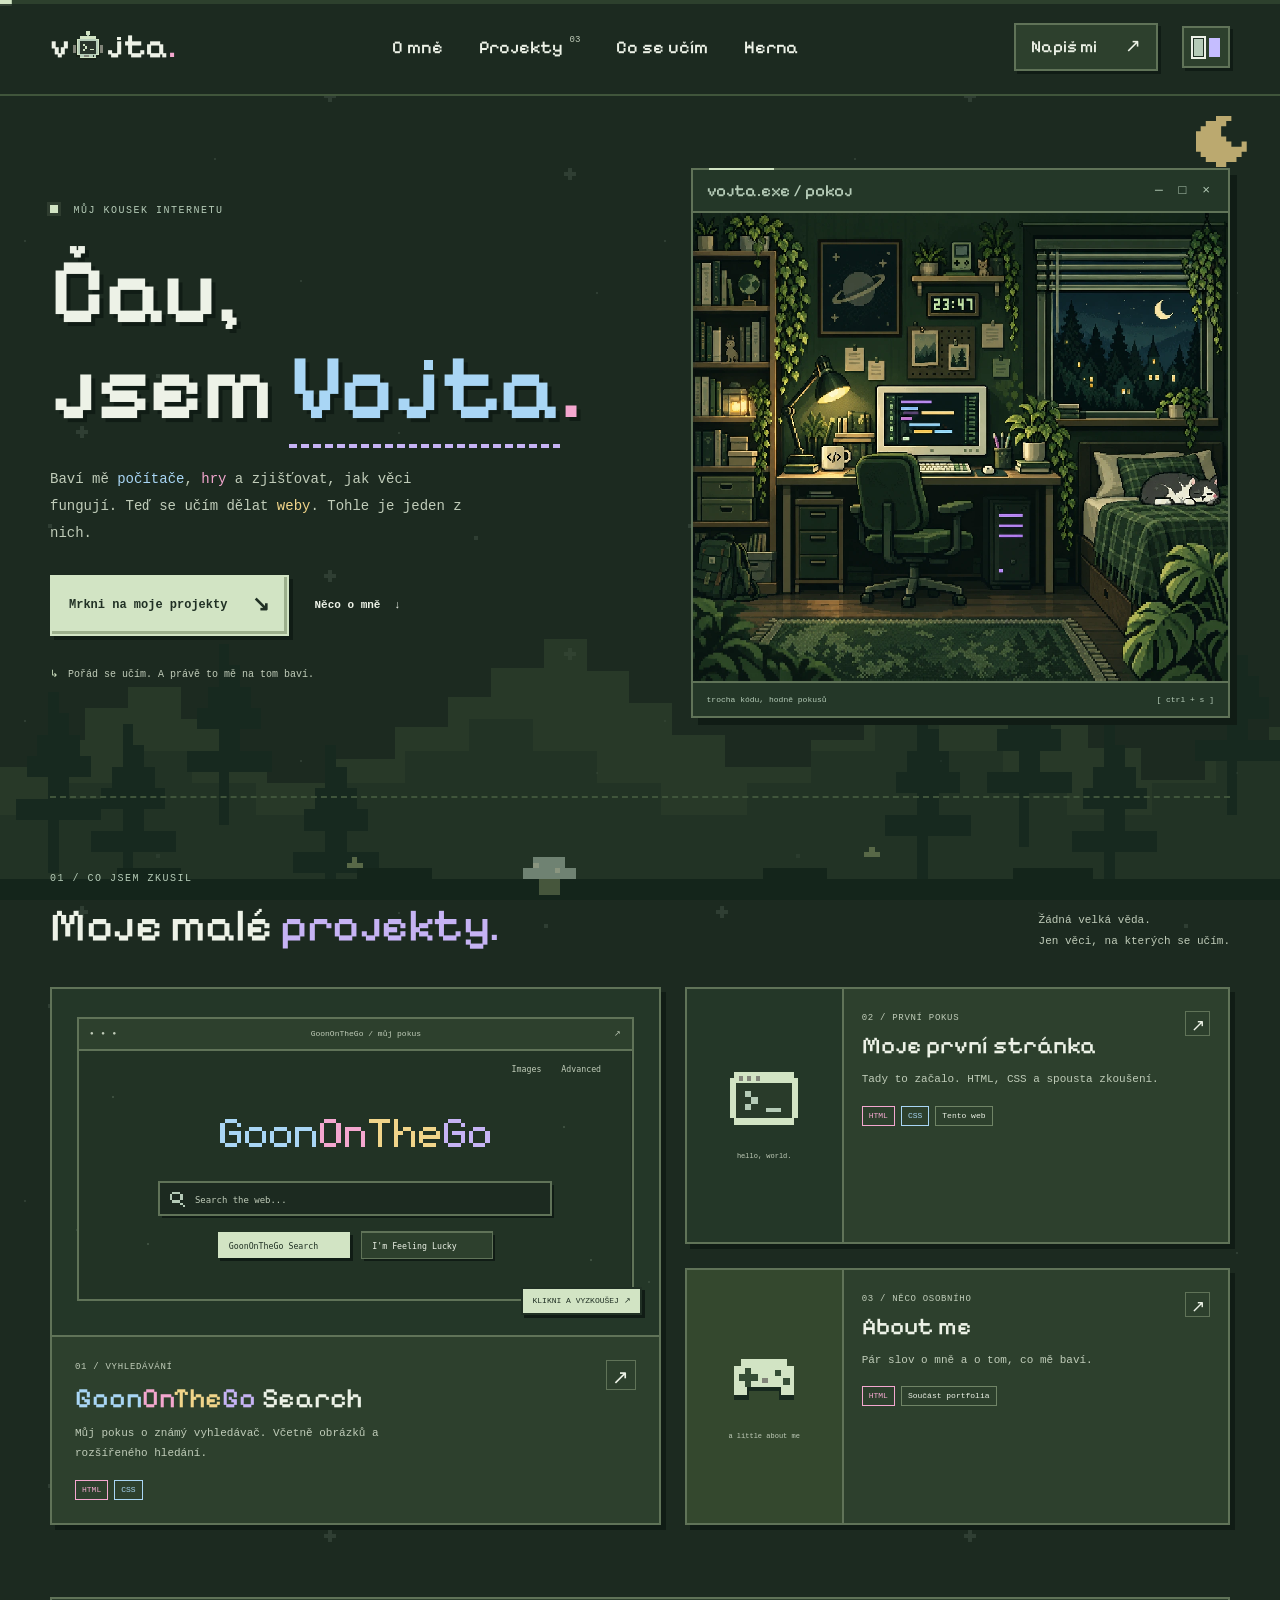
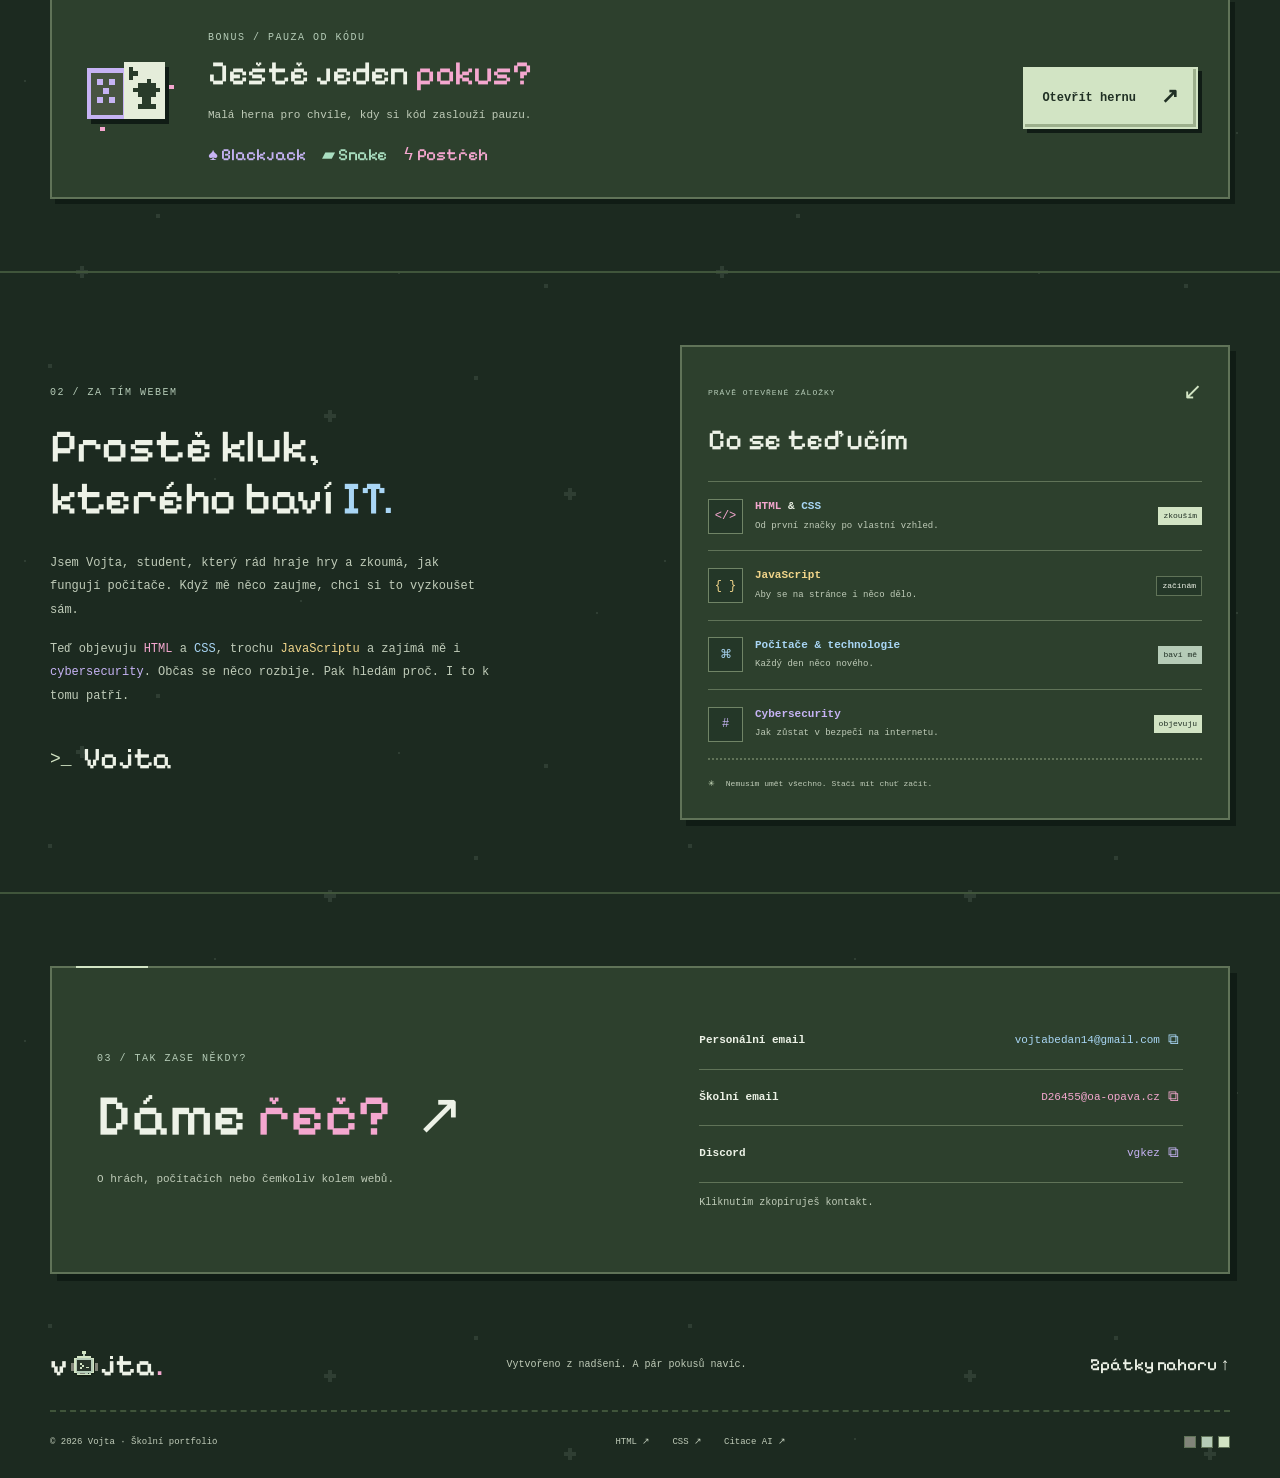
==== commit 261561b6: "Citation link fix" ====
--- a/index.html
+++ b/index.html
@@ -123,7 +123,7 @@
 
     <footer class="footer container">
         <div class="footer-main"><a class="logo" href="#domu" aria-label="Vojta — domů"><span>v</span><img class="logo-mark" src="assets/vojta-mark.svg" data-secret-src="assets/vojta-mark-night.svg" width="34" height="34" alt=""><span><span class="dotted-j">j</span>ta<span class="logo-dot">.</span></span></a><p>Vytvořeno z nadšení. A pár pokusů navíc.</p><a class="back-top" href="#domu">Zpátky nahoru ↑</a></div>
-        <div class="footer-bottom"><p>© 2026 Vojta · Školní portfolio</p><div class="footer-meta"><a href="https://validator.w3.org/nu/?doc=https%3A%2F%2Fitzlebyy.github.io%2F" target="_blank" rel="noopener noreferrer" aria-label="Otevřít validátor HTML">HTML ↗</a><a href="https://jigsaw.w3.org/css-validator/validator?uri=https%3A%2F%2Fitzlebyy.github.io%2F&amp;profile=css3svg&amp;usermedium=all&amp;warning=1&amp;vextwarning=&amp;lang=en" target="_blank" rel="noopener noreferrer" aria-label="Otevřít validátor CSS">CSS ↗</a><a href="CITACE-AI.md">Citace AI ↗</a></div><div class="palette" role="img" aria-label="Barevná paleta: šedá olivová, popelavá šedá a čajová zelená"><span></span><span></span><span></span></div></div>
+        <div class="footer-bottom"><p>© 2026 Vojta · Školní portfolio</p><div class="footer-meta"><a href="https://validator.w3.org/nu/?doc=https%3A%2F%2Fitzlebyy.github.io%2F" target="_blank" rel="noopener noreferrer" aria-label="Otevřít validátor HTML">HTML ↗</a><a href="https://jigsaw.w3.org/css-validator/validator?uri=https%3A%2F%2Fitzlebyy.github.io%2F&amp;profile=css3svg&amp;usermedium=all&amp;warning=1&amp;vextwarning=&amp;lang=en" target="_blank" rel="noopener noreferrer" aria-label="Otevřít validátor CSS">CSS ↗</a><a href="citace.html">Citace AI ↗</a></div><div class="palette" role="img" aria-label="Barevná paleta: šedá olivová, popelavá šedá a čajová zelená"><span></span><span></span><span></span></div></div>
     </footer>
     <script>
         // Ease the progress bar toward the current scroll position.
--- a/assets/eastereggs.css
+++ b/assets/eastereggs.css
@@ -37,10 +37,16 @@
 .secret-toast strong { display: block; margin-bottom: 5px; color: var(--syntax-yellow); font: 500 20px/1.3 var(--pixel); }
 .secret-toast button { padding: 1px 5px; border: 0; background: none; color: var(--muted); font: 18px var(--mono); cursor: pointer; }
 .pixel-party { position: fixed; z-index: 240; inset: 0; overflow: hidden; pointer-events: none; }
-.pixel-confetti { position: absolute; top: -12px; left: var(--confetti-x); width: 7px; height: 7px; background: var(--confetti-color); pointer-events: none; animation: pixel-fall var(--confetti-duration) linear forwards; }
+.pixel-party .pixel-confetti { position: absolute; width: 6px; height: 10px; background: var(--confetti-color); pointer-events: none; }
+.party-cannon { position: absolute; z-index: 2; bottom: 8px; left: 12px; width: clamp(76px, 10vw, 118px); aspect-ratio: 48 / 56; transform-origin: 30% 85%; filter: drop-shadow(4px 4px 0 var(--shadow)); }
+.party-cannon-right { left: auto; right: 12px; transform-origin: 70% 85%; }
+.cannon-sleeve { position: relative; width: 100%; height: 100%; }
+.party-cannon-right .cannon-sleeve { transform: scaleX(-1); }
+.cannon-sleeve svg { width: 100%; height: 100%; }
+.cannon-mouth { position: absolute; left: 70.8%; top: 28.6%; }
+.cannon-flash { position: absolute; width: 28px; height: 28px; background: var(--syntax-yellow); clip-path: polygon(35% 0, 65% 0, 65% 25%, 100% 25%, 100% 65%, 70% 65%, 70% 100%, 30% 100%, 30% 70%, 0 70%, 0 35%, 35% 35%); pointer-events: none; }
+.secret-toast.party-toast { top: 20px; bottom: auto; }
 .party-title { position: absolute; top: 26%; left: 50%; transform: translateX(-50%); width: max-content; max-width: calc(100% - 40px); padding: 15px 22px; border: 3px solid var(--syntax-pink); background: var(--background); box-shadow: 7px 7px 0 var(--shadow); color: var(--syntax-yellow); font: 600 clamp(26px, 6vw, 56px)/1.3 var(--pixel); text-align: center; }
-.pixel-party.is-still .pixel-confetti { top: var(--confetti-y); animation: none; }
-@keyframes pixel-fall { to { transform: translate(var(--confetti-drift), 110vh) rotate(360deg); } }
 .secret-buddy { position: fixed; z-index: 230; bottom: 23px; left: 20px; display: flex; flex-direction: column; align-items: flex-start; max-width: 220px; }
 .buddy-speech { padding: 9px 12px; margin: 0 0 10px; border: 2px solid var(--line); background: var(--background); color: var(--text); box-shadow: 3px 3px 0 var(--shadow); font: 10px/1.7 var(--mono); }
 .buddy-hello { padding: 0; border: 0; background: none; cursor: pointer; animation: robot-bob 1.6s steps(2, end) infinite; }
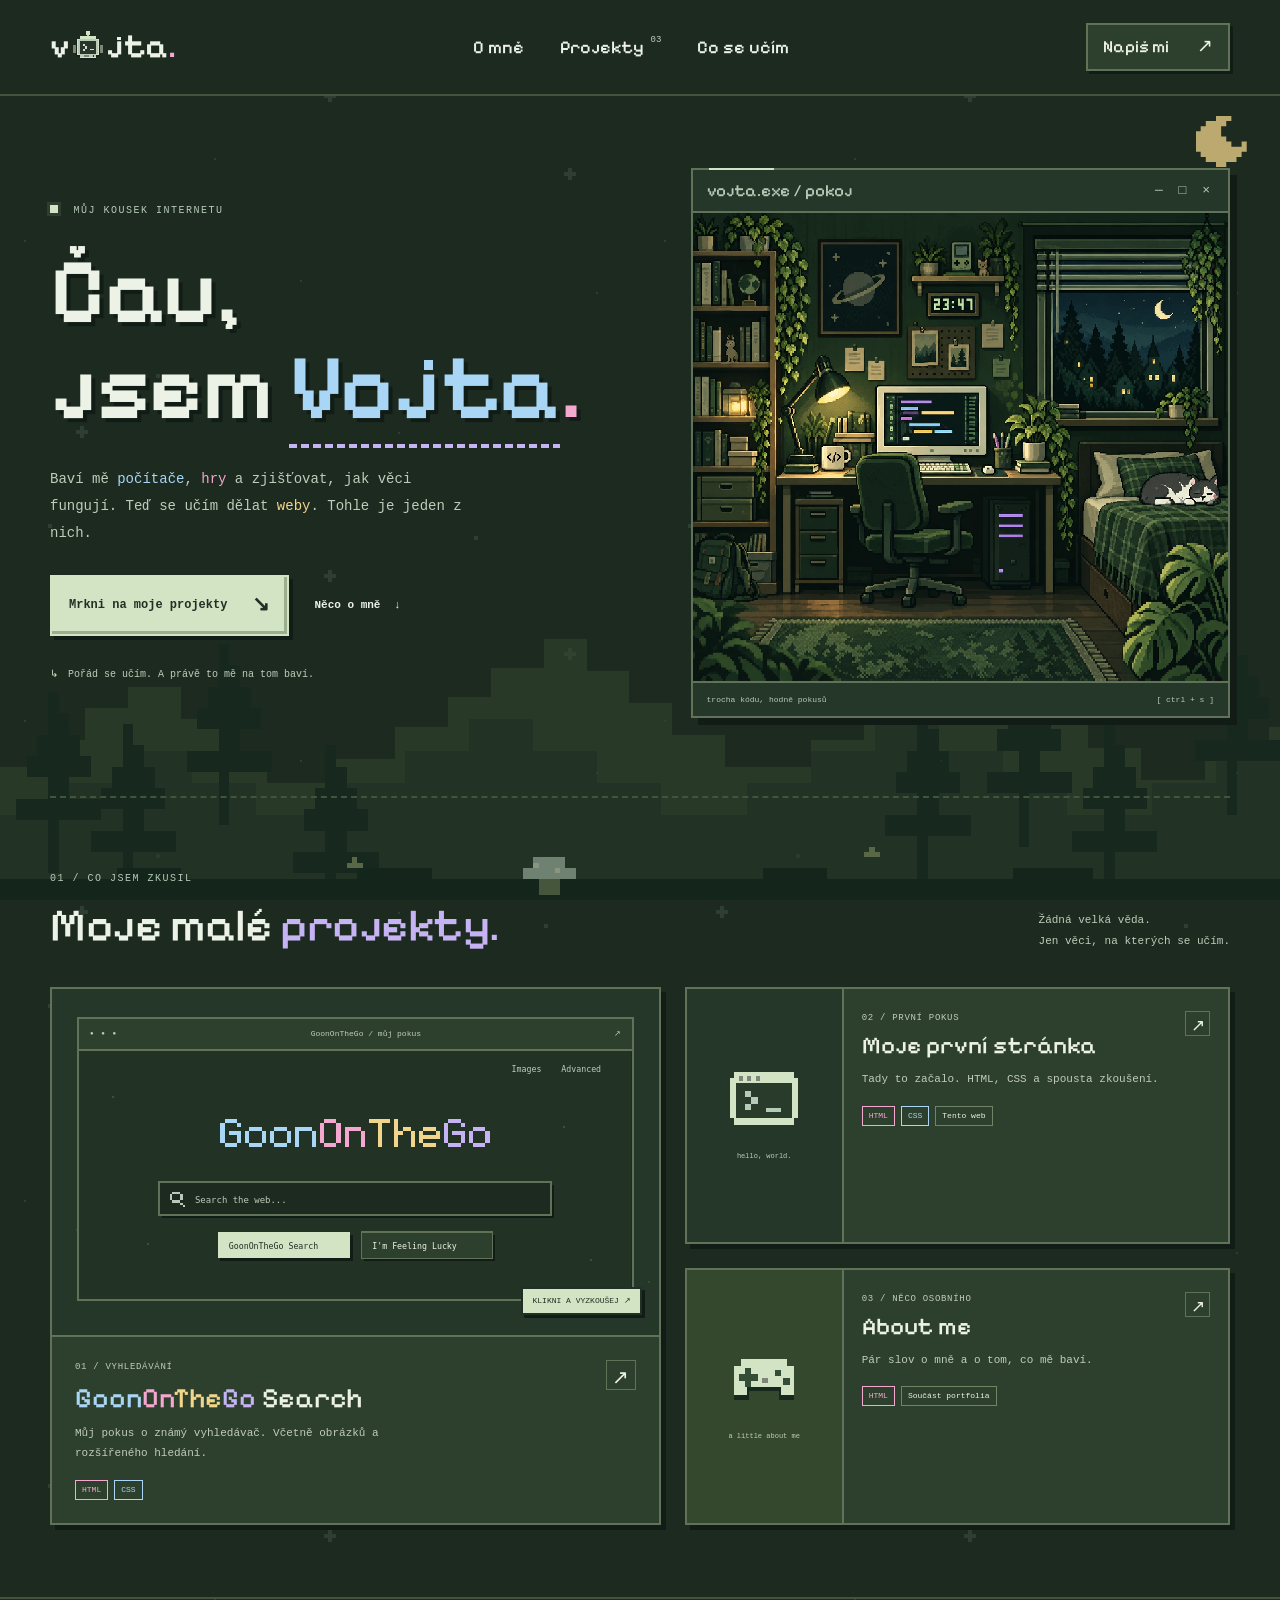
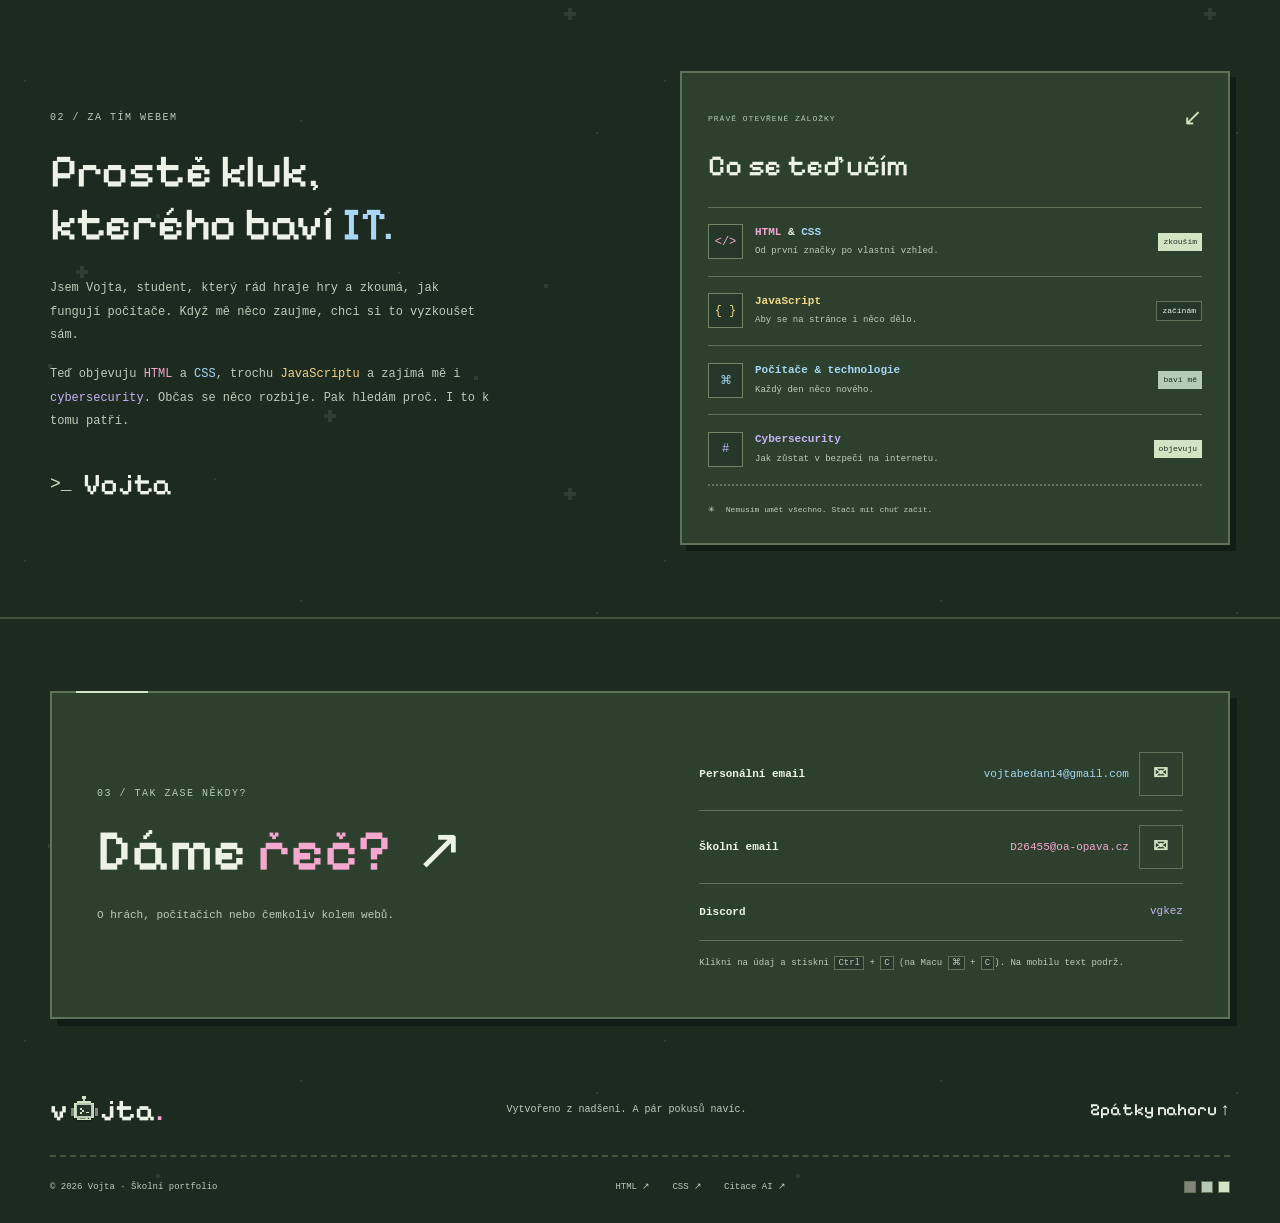
==== commit 0a3482da: "removed all javascript code" ====
--- a/index.html
+++ b/index.html
@@ -8,21 +8,26 @@
     <title>Vojta — můj kousek internetu</title>
     <link rel="icon" type="image/svg+xml" href="assets/vojta-mark.svg">
     <link rel="stylesheet" href="assets/pixel-theme.css">
-    <link rel="stylesheet" href="assets/eastereggs.css">
-    <script src="assets/eastereggs.js" defer></script>
     <link rel="stylesheet" href="style.css">
 </head>
 <body>
-    <div class="scroll-progress" aria-hidden="true"><span class="scroll-progress-fill"></span></div>
+    <div class="pixel-sky" aria-hidden="true">
+        <span class="sky-moon"></span>
+        <span class="shooting-star" style="--star-left:35%;--star-top:3%;--star-duration:9s;--star-delay:-.4s"></span>
+        <span class="shooting-star" style="--star-left:72%;--star-top:10%;--star-duration:9s;--star-delay:-1.9s"></span>
+        <span class="shooting-star" style="--star-left:98%;--star-top:28%;--star-duration:9s;--star-delay:-3.4s"></span>
+        <span class="shooting-star" style="--star-left:46%;--star-top:35%;--star-duration:9s;--star-delay:-4.9s"></span>
+        <span class="shooting-star" style="--star-left:83%;--star-top:2%;--star-duration:9s;--star-delay:-6.4s"></span>
+        <span class="shooting-star" style="--star-left:26%;--star-top:46%;--star-duration:9s;--star-delay:-7.9s"></span>
+    </div>
     <a class="skip-link" href="#obsah">Přejít na obsah</a>
     <header class="site-header" id="domu">
         <nav class="nav container" aria-label="Hlavní navigace">
-            <a class="logo" href="#domu" aria-label="Vojta — domů"><span>v</span><img class="logo-mark" src="assets/vojta-mark.svg" data-secret-src="assets/vojta-mark-night.svg" width="34" height="34" alt=""><span><span class="dotted-j">j</span>ta<span class="logo-dot">.</span></span></a>
+            <a class="logo" href="#domu" aria-label="Vojta — domů"><span>v</span><img class="logo-mark" src="assets/vojta-mark.svg" width="34" height="34" alt=""><span><span class="dotted-j">j</span>ta<span class="logo-dot">.</span></span></a>
             <div class="nav-links">
                 <a href="#o-mne">O mně</a>
                 <a href="#projekty">Projekty <span class="nav-count">03</span></a>
                 <a href="#dovednosti">Co se učím</a>
-                <a href="#herna">Herna</a>
             </div>
             <a class="nav-contact" href="#kontakt">Napiš mi <span aria-hidden="true">↗</span></a>
         </nav>
@@ -54,36 +59,24 @@
                 <p class="heading-note">Žádná velká věda.<br>Jen věci, na kterých se učím.</p>
             </div>
             <div class="projects-grid">
-                <a class="project-card project-featured" href="projects/googlesearch/index.html">
+                <a class="project-card project-featured" href="https://vojtechbedan.github.io/googlesearch/">
                     <div class="project-image image-google">
                         <div class="mini-browser-bar" aria-hidden="true"><span>● ● ●</span><span>GoonOnTheGo / můj pokus</span><span>↗</span></div>
-                        <img src="projects/googlesearch/preview.svg" data-secret-src="projects/googlesearch/preview-night.svg" alt="Náhled mého vyhledávače GoonOnTheGo" width="800" height="360" loading="lazy">
+                        <img src="projects/googlesearch/preview.svg" alt="Náhled mého vyhledávače GoonOnTheGo" width="800" height="360" loading="lazy">
                         <span class="preview-label">KLIKNI A VYZKOUŠEJ ↗</span>
                     </div>
                     <div class="project-info"><div><p class="project-type">01 / VYHLEDÁVÁNÍ</p><h3><span class="syntax-blue">Goon</span><span class="syntax-pink">On</span><span class="syntax-yellow">The</span><span class="syntax-purple">Go</span> Search</h3><p>Můj pokus o známý vyhledávač. Včetně obrázků a rozšířeného hledání.</p><div class="tags"><span class="syntax-pink">HTML</span><span class="syntax-blue">CSS</span></div></div><span class="project-arrow" aria-hidden="true">↗</span></div>
                 </a>
                 <div class="project-stack">
                     <a class="project-card project-small" href="#domu">
-                        <div class="small-project-art first-web" aria-hidden="true"><img class="pixel-art" src="assets/pixel-terminal.svg" data-secret-src="assets/pixel-terminal-night.svg" width="72" height="63" alt=""><span class="art-label">hello, world.</span></div>
+                        <div class="small-project-art first-web" aria-hidden="true"><img class="pixel-art" src="assets/pixel-terminal.svg" width="72" height="63" alt=""><span class="art-label">hello, world.</span></div>
                         <div class="project-info"><div><p class="project-type">02 / PRVNÍ POKUS</p><h3>Moje první stránka</h3><p>Tady to začalo. HTML, CSS a spousta zkoušení.</p><div class="tags"><span class="syntax-pink">HTML</span><span class="syntax-blue">CSS</span><span>Tento web</span></div></div><span class="project-arrow" aria-hidden="true">↗</span></div>
                     </a>
                     <a class="project-card project-small" href="#o-mne">
-                        <div class="small-project-art about-art" aria-hidden="true"><img class="pixel-art" src="assets/pixel-gamepad.svg" data-secret-src="assets/pixel-gamepad-night.svg" width="80" height="60" alt=""><span class="art-label">a little about me</span></div>
+                        <div class="small-project-art about-art" aria-hidden="true"><img class="pixel-art" src="assets/pixel-gamepad.svg" width="80" height="60" alt=""><span class="art-label">a little about me</span></div>
                         <div class="project-info"><div><p class="project-type">03 / NĚCO OSOBNÍHO</p><h3>About me</h3><p>Pár slov o mně a o tom, co mě baví.</p><div class="tags"><span class="syntax-pink">HTML</span><span>Součást portfolia</span></div></div><span class="project-arrow" aria-hidden="true">↗</span></div>
                     </a>
                 </div>
-            </div>
-        </section>
-        <section class="arcade-teaser container" id="herna" aria-labelledby="arcade-title">
-            <div class="arcade-invite">
-                <img class="pixel-art arcade-invite-art" src="assets/pixel-cards.svg" data-secret-src="assets/pixel-cards-night.svg" width="96" height="72" alt="">
-                <div class="arcade-invite-copy">
-                    <p class="eyebrow">BONUS / PAUZA OD KÓDU</p>
-                    <h2 id="arcade-title">Ještě jeden <span class="syntax-pink">pokus?</span></h2>
-                    <p>Malá herna pro chvíle, kdy si kód zaslouží pauzu.</p>
-                    <div class="arcade-shortcuts"><a href="projects/arcade/index.html#blackjack">♠ Blackjack</a><a href="projects/arcade/index.html#snake">▰ Snake</a><a href="projects/arcade/index.html#reaction">ϟ Postřeh</a></div>
-                </div>
-                <a class="button" href="projects/arcade/index.html">Otevřít hernu <span aria-hidden="true">↗</span></a>
             </div>
         </section>
 
@@ -112,188 +105,18 @@
                     <p>O hrách, počítačích nebo čemkoliv kolem webů.</p>
                 </div>
                 <div class="contact-links">
-                    <div class="contact-row"><span>Personální email</span><button class="contact-value" type="button" data-copy="vojtabedan14@gmail.com" aria-label="Zkopírovat personální email: vojtabedan14@gmail.com"><span>vojtabedan14@gmail.com</span><span class="copy-icon" aria-hidden="true">⧉</span></button></div>
-                    <div class="contact-row"><span>Školní email</span><button class="contact-value" type="button" data-copy="D26455@oa-opava.cz" aria-label="Zkopírovat školní email: D26455@oa-opava.cz"><span>D26455@oa-opava.cz</span><span class="copy-icon" aria-hidden="true">⧉</span></button></div>
-                    <div class="contact-row"><span>Discord</span><button class="contact-value" type="button" data-copy="vgkez" aria-label="Zkopírovat Discord: vgkez"><span>vgkez</span><span class="copy-icon" aria-hidden="true">⧉</span></button></div>
-                    <p class="copy-status" id="copy-status" role="status" aria-atomic="true">Kliknutím zkopíruješ kontakt.</p>
+                    <div class="contact-row"><span>Personální email</span><div class="contact-actions"><span class="contact-value" title="Kliknutím označíš celý kontakt">vojtabedan14@gmail.com</span><a class="contact-mail" href="mailto:vojtabedan14@gmail.com" aria-label="Napsat na personální email: vojtabedan14@gmail.com" title="Napsat email"><span aria-hidden="true">✉</span></a></div></div>
+                    <div class="contact-row"><span>Školní email</span><div class="contact-actions"><span class="contact-value" title="Kliknutím označíš celý kontakt">D26455@oa-opava.cz</span><a class="contact-mail" href="mailto:D26455@oa-opava.cz" aria-label="Napsat na školní email: D26455@oa-opava.cz" title="Napsat email"><span aria-hidden="true">✉</span></a></div></div>
+                    <div class="contact-row"><span>Discord</span><span class="contact-value" title="Kliknutím označíš celý kontakt">vgkez</span></div>
+                    <p class="contact-copy-note">Klikni na údaj a stiskni <kbd>Ctrl</kbd> + <kbd>C</kbd> (na Macu <kbd>⌘</kbd> + <kbd>C</kbd>). Na mobilu text podrž.</p>
                 </div>
             </div>
         </section>
     </main>
 
     <footer class="footer container">
-        <div class="footer-main"><a class="logo" href="#domu" aria-label="Vojta — domů"><span>v</span><img class="logo-mark" src="assets/vojta-mark.svg" data-secret-src="assets/vojta-mark-night.svg" width="34" height="34" alt=""><span><span class="dotted-j">j</span>ta<span class="logo-dot">.</span></span></a><p>Vytvořeno z nadšení. A pár pokusů navíc.</p><a class="back-top" href="#domu">Zpátky nahoru ↑</a></div>
+        <div class="footer-main"><a class="logo" href="#domu" aria-label="Vojta — domů"><span>v</span><img class="logo-mark" src="assets/vojta-mark.svg" width="34" height="34" alt=""><span><span class="dotted-j">j</span>ta<span class="logo-dot">.</span></span></a><p>Vytvořeno z nadšení. A pár pokusů navíc.</p><a class="back-top" href="#domu">Zpátky nahoru ↑</a></div>
         <div class="footer-bottom"><p>© 2026 Vojta · Školní portfolio</p><div class="footer-meta"><a href="https://validator.w3.org/nu/?doc=https%3A%2F%2Fitzlebyy.github.io%2F" target="_blank" rel="noopener noreferrer" aria-label="Otevřít validátor HTML">HTML ↗</a><a href="https://jigsaw.w3.org/css-validator/validator?uri=https%3A%2F%2Fitzlebyy.github.io%2F&amp;profile=css3svg&amp;usermedium=all&amp;warning=1&amp;vextwarning=&amp;lang=en" target="_blank" rel="noopener noreferrer" aria-label="Otevřít validátor CSS">CSS ↗</a><a href="citace.html">Citace AI ↗</a></div><div class="palette" role="img" aria-label="Barevná paleta: šedá olivová, popelavá šedá a čajová zelená"><span></span><span></span><span></span></div></div>
     </footer>
-    <script>
-        // Ease the progress bar toward the current scroll position.
-        (() => {
-            const root = document.documentElement;
-            const fill = document.querySelector(".scroll-progress-fill");
-            let frame = null;
-            let targetProgress = 0;
-            let displayedProgress = 0;
-            let lastTime = 0;
-
-            function updateProgress() {
-                const scrollableHeight = root.scrollHeight - root.clientHeight;
-                targetProgress = scrollableHeight > 0
-                    ? Math.max(0, Math.min(1, window.scrollY / scrollableHeight))
-                    : 0;
-                if (frame === null && displayedProgress !== targetProgress) {
-                    lastTime = performance.now();
-                    frame = window.requestAnimationFrame(animateProgress);
-                }
-            }
-
-            function animateProgress(now) {
-                const elapsed = now - lastTime;
-                lastTime = now;
-                // Time-based easing stays consistent at different display refresh rates.
-                displayedProgress += (targetProgress - displayedProgress) * (1 - Math.exp(-elapsed / 90));
-                const settled = Math.abs(targetProgress - displayedProgress) < 0.0001;
-                if (settled) displayedProgress = targetProgress;
-                fill.style.transform = "scaleX(" + displayedProgress + ")";
-                frame = settled ? null : window.requestAnimationFrame(animateProgress);
-            }
-
-            window.addEventListener("scroll", updateProgress, { passive: true });
-            window.addEventListener("resize", updateProgress);
-            window.addEventListener("pageshow", updateProgress);
-            window.addEventListener("load", updateProgress, { once: true });
-            if ("ResizeObserver" in window) {
-                new ResizeObserver(updateProgress).observe(document.body);
-            }
-            updateProgress();
-        })();
-
-        // Give every same-page anchor link the same slower scroll.
-        (() => {
-            const root = document.documentElement;
-            let animationFrame = null;
-            let previousScrollBehavior = "";
-
-            function stopScroll() {
-                if (animationFrame === null) return;
-                window.cancelAnimationFrame(animationFrame);
-                animationFrame = null;
-                root.style.scrollBehavior = previousScrollBehavior;
-            }
-
-            document.querySelectorAll('a[href^="#"]').forEach((link) => {
-                link.addEventListener("click", (event) => {
-                    if (event.button !== 0 || event.ctrlKey || event.metaKey || event.shiftKey || event.altKey) return;
-
-                    const target = document.getElementById(link.hash.slice(1));
-                    if (!target) return;
-
-                    stopScroll();
-                    event.preventDefault();
-
-                    const startY = window.scrollY;
-                    const padding = parseFloat(getComputedStyle(root).scrollPaddingTop) || 0;
-                    const margin = parseFloat(getComputedStyle(target).scrollMarginTop) || 0;
-                    const maxY = Math.max(0, root.scrollHeight - window.innerHeight);
-                    const targetY = Math.max(0, Math.min(maxY, startY + target.getBoundingClientRect().top - padding - margin));
-                    const startTime = performance.now();
-                    const duration = 1800;
-
-                    previousScrollBehavior = root.style.scrollBehavior;
-                    root.style.scrollBehavior = "auto";
-
-                    function animate(now) {
-                        const progress = Math.min(1, (now - startTime) / duration);
-                        const eased = progress < 0.5
-                            ? 4 * progress ** 3
-                            : 1 - (-2 * progress + 2) ** 3 / 2;
-
-                        window.scrollTo(0, startY + (targetY - startY) * eased);
-
-                        if (progress < 1) {
-                            animationFrame = window.requestAnimationFrame(animate);
-                            return;
-                        }
-
-                        stopScroll();
-                        if (window.location.hash !== link.hash) {
-                            window.history.pushState(null, "", link.hash);
-                        }
-                        // Move keyboard focus with the section, without another scroll.
-                        const hadTabindex = target.hasAttribute("tabindex");
-                        if (!hadTabindex) target.setAttribute("tabindex", "-1");
-                        target.focus({ preventScroll: true });
-                        if (!hadTabindex) target.removeAttribute("tabindex");
-                    }
-
-                    animationFrame = window.requestAnimationFrame(animate);
-                });
-            });
-
-            // Let visitors interrupt the animation by scrolling or interacting.
-            window.addEventListener("wheel", stopScroll, { passive: true });
-            window.addEventListener("touchstart", stopScroll, { passive: true });
-            window.addEventListener("pointerdown", stopScroll, { passive: true });
-            window.addEventListener("popstate", stopScroll);
-            window.addEventListener("vojta:gameopen", stopScroll);
-            window.addEventListener("keydown", (event) => {
-                if (["ArrowUp", "ArrowDown", "PageUp", "PageDown", "Home", "End", " ", "Escape", "Tab"].includes(event.key)) {
-                    stopScroll();
-                }
-            });
-        })();
-
-        // Copy contact details, including in local previews without Clipboard API access.
-        (() => {
-            const status = document.getElementById("copy-status");
-            const hint = status.textContent;
-            let statusTimer;
-
-            async function copyText(text) {
-                if (navigator.clipboard && window.isSecureContext) {
-                    try {
-                        await navigator.clipboard.writeText(text);
-                        return;
-                    } catch {
-                        // Try the selection-based fallback if clipboard access is blocked.
-                    }
-                }
-
-                const previousFocus = document.activeElement;
-                const field = document.createElement("textarea");
-                field.value = text;
-                field.readOnly = true;
-                field.style.cssText = "position:fixed;top:0;left:0;opacity:0;pointer-events:none;";
-                document.body.appendChild(field);
-                try {
-                    field.focus({ preventScroll: true });
-                    field.select();
-                    field.setSelectionRange(0, text.length);
-                    if (!document.execCommand("copy")) throw new Error("Copy failed");
-                } finally {
-                    field.remove();
-                    if (previousFocus) previousFocus.focus({ preventScroll: true });
-                }
-            }
-
-            document.querySelectorAll("[data-copy]").forEach((button) => {
-                const icon = button.querySelector(".copy-icon");
-                let iconTimer;
-                button.addEventListener("click", async () => {
-                    window.clearTimeout(statusTimer);
-                    window.clearTimeout(iconTimer);
-                    try {
-                        await copyText(button.dataset.copy);
-                        icon.textContent = "✓";
-                        status.textContent = "Zkopírováno do schránky.";
-                        iconTimer = window.setTimeout(() => { icon.textContent = "⧉"; }, 2200);
-                        statusTimer = window.setTimeout(() => { status.textContent = hint; }, 2200);
-                    } catch {
-                        icon.textContent = "⧉";
-                        status.textContent = "Kopírování se nepovedlo. Kontakt označ a zkopíruj ručně.";
-                    }
-                });
-            });
-        })();
-    </script>
 </body>
 </html>
--- a/assets/pixel-theme.css
+++ b/assets/pixel-theme.css
@@ -24,16 +24,6 @@
     --border-soft: #40553b;
     --border-tag: #708466;
     --button-shade: #9caf8c;
-    --game-stage: #203426;
-    --game-guide: #263829;
-    --card-back: #40593e;
-    --card-face: #e5edda;
-    --card-edge: #bac9aa;
-    --card-ink: #263829;
-    --card-red: #94465f;
-    --board-background: #17281e;
-    --board-cell: #203426;
-    --board-overlay: #17281ed9;
     --landscape-image: url("pixel-landscape.svg");
     --syntax-pink: #f4a7cf;
     --syntax-blue: #a9d6f5;
@@ -45,8 +35,7 @@
 }
 
 * { box-sizing: border-box; }
-html { scrollbar-width: none; scroll-padding-top: 28px; }
-html::-webkit-scrollbar { display: none; }
+html { scroll-padding-top: 28px; scroll-behavior: smooth; }
 body {
     margin: 0;
     isolation: isolate;
@@ -67,6 +56,27 @@
     pointer-events: none;
     image-rendering: pixelated;
 }
+/* The top reading bar follows document scroll without JavaScript. */
+@supports (animation-timeline: scroll(root block)) {
+    body::after {
+        content: "";
+        position: fixed;
+        inset: 0 0 auto;
+        z-index: 100;
+        height: 4px;
+        background: var(--tea);
+        transform: scaleX(0);
+        transform-origin: left center;
+        pointer-events: none;
+        animation: reading-progress auto linear both !important;
+        animation-timeline: scroll(root block) !important;
+    }
+}
+@keyframes reading-progress {
+    from { transform: scaleX(0); }
+    to { transform: scaleX(1); }
+}
+
 a { color: inherit; text-decoration: none; }
 /* A quiet pixel sky behind the content and the existing forest silhouette. */
 .pixel-sky { position: fixed; inset: 0; z-index: -2; overflow: hidden; pointer-events: none; user-select: none; }
--- a/style.css
+++ b/style.css
@@ -1,270 +1,1298 @@
 /* Portfolio layout. Shared palette, font and pixel scenery live in assets/pixel-theme.css. */
-html { scroll-behavior: smooth; }
-.container { width: min(1180px, calc(100% - 80px)); margin-inline: auto; }
-.skip-link { position: absolute; top: 14px; left: 14px; z-index: 110; padding: 12px 20px; background: var(--tea); color: var(--ink); transform: translateY(-160%); }
-.skip-link:focus { transform: translateY(0); }
-
-/* Keep the existing smooth reading indicator. */
-.scroll-progress { position: fixed; inset: 0 0 auto; z-index: 100; height: 4px; background: var(--surface); pointer-events: none; }
-.scroll-progress-fill { display: block; width: 100%; height: 100%; background: var(--tea); transform: scaleX(0); transform-origin: left center; box-shadow: 0 2px 0 #d2e4c420; }
+html {
+    scroll-behavior: smooth;
+}
+
+.container {
+    width: min(1180px, calc(100% - 80px));
+    margin-inline: auto;
+}
+
+.skip-link {
+    position: absolute;
+    top: 14px;
+    left: 14px;
+    z-index: 110;
+    padding: 12px 20px;
+    background: var(--tea);
+    color: var(--ink);
+    transform: translateY(-160%);
+}
+
+.skip-link:focus {
+    transform: translateY(0);
+}
 
 /* Pixel wordmark and navigation */
-.site-header { border-bottom: 2px solid var(--border-soft); background: var(--background); }
-.nav { min-height: 94px; display: flex; align-items: center; justify-content: space-between; gap: 30px; }
-.logo { display: inline-flex; align-items: center; gap: 0; flex-shrink: 0; color: var(--text); font: 600 34px/1 var(--pixel); letter-spacing: 0; }
-.logo-mark { width: 36px; height: 36px; flex-shrink: 0; image-rendering: pixelated; transition: transform .15s steps(2, end); }
-.logo-dot { color: var(--syntax-pink); }
-.logo:hover .logo-mark { transform: translateY(-4px); }
-a.logo:hover { text-decoration: none; }
-.nav-links { display: flex; flex-wrap: wrap; align-items: center; gap: 36px; }
-.nav-links a { position: relative; padding-block: 10px; font: 500 18px/1.5 var(--pixel); }
-.nav-links a:nth-child(1) { --nav-accent: var(--syntax-pink); }
-.nav-links a:nth-child(2) { --nav-accent: var(--syntax-purple); }
-.nav-links a:nth-child(3) { --nav-accent: var(--syntax-blue); }
-.nav-links a:nth-child(4) { --nav-accent: var(--syntax-yellow); }
-.nav-links a::before { content: ">"; position: absolute; left: -16px; color: var(--nav-accent); opacity: 0; }
-.nav-links a:hover::before, .nav-links a:focus-visible::before { opacity: 1; }
-.nav-links a:hover, .nav-links a:focus-visible { color: var(--nav-accent); }
-.nav-count { display: inline-block; margin-left: 3px; vertical-align: top; font: 9px/1.5 var(--mono); color: var(--muted); }
-.nav-contact { display: inline-flex; align-items: center; justify-content: space-between; gap: 28px; border: 2px solid var(--line); background: var(--surface); padding: 8px 15px; font: 500 17px/1.5 var(--pixel); box-shadow: 3px 3px 0 var(--shadow); transition: background .15s, transform .15s; }
-.nav-contact:hover { background: var(--tea); color: var(--ink); transform: translate(-1px, -1px); }
-.nav-contact span { font-family: var(--mono); font-size: 19px; }
+.site-header {
+    border-bottom: 2px solid var(--border-soft);
+    background: var(--background);
+}
+
+.nav {
+    min-height: 94px;
+    display: flex;
+    align-items: center;
+    justify-content: space-between;
+    gap: 30px;
+}
+
+.logo {
+    display: inline-flex;
+    align-items: center;
+    gap: 0;
+    flex-shrink: 0;
+    color: var(--text);
+    font: 600 34px/1 var(--pixel);
+    letter-spacing: 0;
+}
+
+.logo-mark {
+    width: 36px;
+    height: 36px;
+    flex-shrink: 0;
+    image-rendering: pixelated;
+    transition: transform .15s steps(2, end);
+}
+
+.logo-dot {
+    color: var(--syntax-pink);
+}
+
+.logo:hover .logo-mark {
+    transform: translateY(-4px);
+}
+
+a.logo:hover {
+    text-decoration: none;
+}
+
+.nav-links {
+    display: flex;
+    flex-wrap: wrap;
+    align-items: center;
+    gap: 36px;
+}
+
+.nav-links a {
+    position: relative;
+    padding-block: 10px;
+    font: 500 18px/1.5 var(--pixel);
+}
+
+.nav-links a:nth-child(1) {
+    --nav-accent: var(--syntax-pink);
+}
+
+.nav-links a:nth-child(2) {
+    --nav-accent: var(--syntax-purple);
+}
+
+.nav-links a:nth-child(3) {
+    --nav-accent: var(--syntax-blue);
+}
+
+.nav-links a::before {
+    content: ">";
+    position: absolute;
+    left: -16px;
+    color: var(--nav-accent);
+    opacity: 0;
+}
+
+.nav-links a:hover::before,
+.nav-links a:focus-visible::before {
+    opacity: 1;
+}
+
+.nav-links a:hover,
+.nav-links a:focus-visible {
+    color: var(--nav-accent);
+}
+
+.nav-count {
+    display: inline-block;
+    margin-left: 3px;
+    vertical-align: top;
+    font: 9px/1.5 var(--mono);
+    color: var(--muted);
+}
+
+.nav-contact {
+    display: inline-flex;
+    align-items: center;
+    justify-content: space-between;
+    gap: 28px;
+    border: 2px solid var(--line);
+    background: var(--surface);
+    padding: 8px 15px;
+    font: 500 17px/1.5 var(--pixel);
+    box-shadow: 3px 3px 0 var(--shadow);
+    transition: background .15s, transform .15s;
+}
+
+.nav-contact:hover {
+    background: var(--tea);
+    color: var(--ink);
+    transform: translate(-1px, -1px);
+}
+
+.nav-contact span {
+    font-family: var(--mono);
+    font-size: 19px;
+}
 
 /* A coding room, drawn one little square at a time. */
-.hero { display: grid; grid-template-columns: 1.08fr 1fr; align-items: center; gap: 58px; padding-block: 72px 78px; }
-.hero-copy { min-width: 0; }
-.eyebrow { margin: 0 0 20px; color: var(--ash); font: 500 10px/1.7 var(--mono); letter-spacing: 1.5px; }
-.status-dot { display: inline-block; width: 8px; height: 8px; margin-right: 8px; background: var(--tea); box-shadow: 0 0 0 3px #d2e4c41a; }
-h1 { margin: 25px 0; font: 600 clamp(72px, 7.2vw, 100px)/1.04 var(--pixel); letter-spacing: -1px; text-shadow: 4px 4px 0 var(--shadow); }
-.name-mark { position: relative; color: var(--syntax-blue); white-space: nowrap; }
-.name-mark::after { content: ""; position: absolute; left: 0; right: 0; bottom: -5px; height: 4px; background: repeating-linear-gradient(90deg, var(--syntax-purple) 0 8px, transparent 8px 12px); }
-.hero-period { color: var(--syntax-pink); }
-.hero-text { max-width: 430px; margin: 30px 0 27px; color: var(--muted); font-size: 14px; line-height: 1.95; }
-.hero-actions { display: flex; align-items: center; gap: 25px; flex-wrap: wrap; }
-.button { display: inline-flex; align-items: center; justify-content: space-between; gap: 25px; padding: 13px 17px; border: 2px solid var(--tea); background: var(--tea); color: var(--ink); font: 600 12px/1.5 var(--mono); box-shadow: 4px 4px 0 var(--shadow), inset -3px -3px 0 var(--button-shade); transition: transform .15s, box-shadow .15s; }
-.button:hover { transform: translate(-2px, -2px); box-shadow: 6px 6px 0 var(--shadow), inset -3px -3px 0 var(--button-shade); }
-.button:active { transform: translate(2px, 2px); box-shadow: 2px 2px 0 var(--shadow); }
-.button span { font-size: 21px; }
-.text-link { font-size: 11px; font-weight: 600; }
-.text-link:hover, .back-top:hover { color: var(--tea); text-decoration: underline; text-underline-offset: 5px; }
-.text-link span { margin-left: 7px; }
-.hero-footnote { max-width: 410px; margin: 30px 0 0; color: var(--muted); font: 10px/1.8 var(--mono); }
-.hero-footnote > span { color: var(--tea); margin-right: 4px; }
-.hero-art { position: relative; min-width: 0; display: flex; flex-direction: column; border: 2px solid var(--line); background: var(--panel-inset); box-shadow: 7px 7px 0 var(--shadow); }
-.hero-art::before { content: ""; position: absolute; top: -2px; left: 16px; width: 65px; height: 2px; background: var(--tea); }
-.art-topline, .art-bottomline { display: flex; justify-content: space-between; align-items: center; gap: 12px; padding-inline: 14px; color: var(--ash); }
-.art-topline { min-height: 43px; border-bottom: 2px solid var(--line); font: 500 17px/1.5 var(--pixel); }
-.window-controls { font: 13px var(--mono); letter-spacing: 4px; }
-.art-bottomline { min-height: 35px; border-top: 2px solid var(--line); font: 8px/1.5 var(--mono); }
-.computer { width: 100%; height: auto; }
-:root[data-palette="night"] .hero-art .computer { filter: hue-rotate(115deg) saturate(.65); }
-.terminal-cursor { animation: blink 1.3s step-end infinite; }
-@keyframes blink { 50% { opacity: 0; } }
+.hero {
+    display: grid;
+    grid-template-columns: 1.08fr 1fr;
+    align-items: center;
+    gap: 58px;
+    padding-block: 72px 78px;
+}
+
+.hero-copy {
+    min-width: 0;
+}
+
+.eyebrow {
+    margin: 0 0 20px;
+    color: var(--ash);
+    font: 500 10px/1.7 var(--mono);
+    letter-spacing: 1.5px;
+}
+
+.status-dot {
+    display: inline-block;
+    width: 8px;
+    height: 8px;
+    margin-right: 8px;
+    background: var(--tea);
+    box-shadow: 0 0 0 3px #d2e4c41a;
+}
+
+h1 {
+    margin: 25px 0;
+    font: 600 clamp(72px, 7.2vw, 100px)/1.04 var(--pixel);
+    letter-spacing: -1px;
+    text-shadow: 4px 4px 0 var(--shadow);
+}
+
+.name-mark {
+    position: relative;
+    color: var(--syntax-blue);
+    white-space: nowrap;
+}
+
+.name-mark::after {
+    content: "";
+    position: absolute;
+    left: 0;
+    right: 0;
+    bottom: -5px;
+    height: 4px;
+    background: repeating-linear-gradient(90deg, var(--syntax-purple) 0 8px, transparent 8px 12px);
+}
+
+.hero-period {
+    color: var(--syntax-pink);
+}
+
+.hero-text {
+    max-width: 430px;
+    margin: 30px 0 27px;
+    color: var(--muted);
+    font-size: 14px;
+    line-height: 1.95;
+}
+
+.hero-actions {
+    display: flex;
+    align-items: center;
+    gap: 25px;
+    flex-wrap: wrap;
+}
+
+.button {
+    display: inline-flex;
+    align-items: center;
+    justify-content: space-between;
+    gap: 25px;
+    padding: 13px 17px;
+    border: 2px solid var(--tea);
+    background: var(--tea);
+    color: var(--ink);
+    font: 600 12px/1.5 var(--mono);
+    box-shadow: 4px 4px 0 var(--shadow), inset -3px -3px 0 var(--button-shade);
+    transition: transform .15s, box-shadow .15s;
+}
+
+.button:hover {
+    transform: translate(-2px, -2px);
+    box-shadow: 6px 6px 0 var(--shadow), inset -3px -3px 0 var(--button-shade);
+}
+
+.button:active {
+    transform: translate(2px, 2px);
+    box-shadow: 2px 2px 0 var(--shadow);
+}
+
+.button span {
+    font-size: 21px;
+}
+
+.text-link {
+    font-size: 11px;
+    font-weight: 600;
+}
+
+.text-link:hover,
+.back-top:hover {
+    color: var(--tea);
+    text-decoration: underline;
+    text-underline-offset: 5px;
+}
+
+.text-link span {
+    margin-left: 7px;
+}
+
+.hero-footnote {
+    max-width: 410px;
+    margin: 30px 0 0;
+    color: var(--muted);
+    font: 10px/1.8 var(--mono);
+}
+
+.hero-footnote>span {
+    color: var(--tea);
+    margin-right: 4px;
+}
+
+.hero-art {
+    position: relative;
+    min-width: 0;
+    display: flex;
+    flex-direction: column;
+    border: 2px solid var(--line);
+    background: var(--panel-inset);
+    box-shadow: 7px 7px 0 var(--shadow);
+}
+
+.hero-art::before {
+    content: "";
+    position: absolute;
+    top: -2px;
+    left: 16px;
+    width: 65px;
+    height: 2px;
+    background: var(--tea);
+}
+
+.art-topline,
+.art-bottomline {
+    display: flex;
+    justify-content: space-between;
+    align-items: center;
+    gap: 12px;
+    padding-inline: 14px;
+    color: var(--ash);
+}
+
+.art-topline {
+    min-height: 43px;
+    border-bottom: 2px solid var(--line);
+    font: 500 17px/1.5 var(--pixel);
+}
+
+.window-controls {
+    font: 13px var(--mono);
+    letter-spacing: 4px;
+}
+
+.art-bottomline {
+    min-height: 35px;
+    border-top: 2px solid var(--line);
+    font: 8px/1.5 var(--mono);
+}
+
+.computer {
+    width: 100%;
+    height: auto;
+}
+
+.terminal-cursor {
+    animation: blink 1.3s step-end infinite;
+}
+
+@keyframes blink {
+    50% {
+        opacity: 0;
+    }
+}
 
 /* Projects as little desktop windows. */
-.section { padding-block: 72px; }
-.projects-section { border-top: 2px dashed var(--border-soft); }
-.section-heading { margin-bottom: 34px; }
-.section-heading .eyebrow { margin-bottom: 13px; }
-h2 { margin: 0; font: 500 clamp(36px, 3.6vw, 48px)/1.14 var(--pixel); letter-spacing: -.5px; }
-.accent-word { color: var(--syntax-purple); font-style: normal; }
-.about-copy .accent-word { color: var(--syntax-blue); }
-.contact-copy .accent-word { color: var(--syntax-pink); }
-.project-heading { display: flex; align-items: flex-end; justify-content: space-between; gap: 30px; }
-.heading-note { margin: 0 0 2px; color: var(--muted); font-size: 11px; line-height: 1.85; }
-.projects-grid { display: grid; grid-template-columns: 1.12fr 1fr; gap: 24px; }
-.project-card { min-width: 0; overflow: hidden; border: 2px solid var(--line); background: var(--surface); box-shadow: 5px 5px 0 var(--shadow); transition: transform .15s, border-color .15s, box-shadow .15s; }
-.project-card:hover { transform: translate(-2px, -3px); border-color: var(--tea); box-shadow: 7px 8px 0 var(--shadow); }
-.project-featured { display: flex; flex-direction: column; }
-.project-image { position: relative; flex: 1; display: flex; flex-direction: column; justify-content: center; padding: 28px 25px 34px; background: var(--panel-inset) url("assets/pixel-stars.svg") repeat; border-bottom: 2px solid var(--line); }
-.mini-browser-bar { display: flex; align-items: center; justify-content: space-between; gap: 10px; padding: 9px 11px; border: 2px solid var(--line); background: var(--surface); color: var(--muted); font: 8px/1.5 var(--mono); }
-.mini-browser-bar > span:first-child { font-size: 6px; letter-spacing: 2px; }
-.project-image img { width: 100%; height: auto; aspect-ratio: 20 / 9; object-fit: contain; border: 2px solid var(--line); border-top: 0; background: var(--background); }
-.preview-label { position: absolute; right: 17px; bottom: 20px; padding: 6px 9px; border: 2px solid var(--ink); background: var(--tea); color: var(--ink); box-shadow: 3px 3px 0 var(--shadow); font: 8px/1.5 var(--mono); }
-.project-info { display: flex; align-items: flex-start; justify-content: space-between; gap: 14px; padding: 23px; }
-.project-info > div { min-width: 0; }
-.project-type { margin: 0 0 7px; color: var(--muted); font: 9px/1.6 var(--mono); letter-spacing: .7px; }
-.project-info h3 { margin: 0; font: 500 28px/1.15 var(--pixel); }
-.project-info p:not(.project-type) { max-width: 370px; margin: 10px 0 16px; color: var(--muted); font-size: 11px; line-height: 1.8; }
-.project-arrow { display: grid; place-items: center; width: 30px; height: 30px; flex-shrink: 0; border: 1px solid var(--line); font-size: 20px; transition: background .15s; }
-.project-card:hover .project-arrow { background: var(--tea); color: var(--ink); }
-.tags { display: flex; flex-wrap: wrap; gap: 6px; }
-.tags span { padding: 3px 6px; border: 1px solid var(--border-tag); font: 8px/1.5 var(--mono); }
-.tags span[class^="syntax-"] { border-color: currentColor; }
-.project-stack { display: grid; gap: 24px; }
-.project-small { display: grid; grid-template-columns: 29% 1fr; }
-.project-small .project-info { padding: 22px 18px; }
-.project-small h3 { font-size: 24px; }
-.project-small .project-arrow { width: 25px; height: 25px; font-size: 17px; }
-.small-project-art { min-height: 216px; display: flex; flex-direction: column; align-items: center; justify-content: center; gap: 21px; border-right: 2px solid var(--line); background: var(--panel-inset) url("assets/pixel-stars.svg") center; }
-.small-project-art img { width: 68px; height: 60px; object-fit: contain; }
-.about-art { background-color: var(--panel-art); }
-.small-project-art .art-label { color: var(--muted); font: 7px/1.5 var(--mono); }
-
-/* A quick detour to the arcade. */
-.arcade-teaser { padding-bottom: 72px; }
-.arcade-invite { display: grid; grid-template-columns: auto 1fr auto; align-items: center; gap: 30px; padding: 30px; border: 2px solid var(--line); background: var(--surface); box-shadow: 5px 5px 0 var(--shadow); }
-.arcade-invite-art { width: 96px; height: 72px; object-fit: contain; }
-.arcade-invite-copy { min-width: 0; }
-.arcade-invite-copy .eyebrow { margin-bottom: 9px; }
-.arcade-invite-copy h2 { font-size: 34px; }
-.arcade-invite-copy > p:not(.eyebrow) { margin: 12px 0 16px; color: var(--muted); font-size: 11px; line-height: 1.85; }
-.arcade-shortcuts { display: flex; flex-wrap: wrap; gap: 8px 16px; font: 500 17px/1.5 var(--pixel); }
-.arcade-shortcuts a:first-child { color: var(--syntax-purple); }
-.arcade-shortcuts a:nth-child(2) { color: var(--syntax-mint); }
-.arcade-shortcuts a:nth-child(3) { color: var(--syntax-pink); }
-.arcade-shortcuts a:hover { text-decoration: underline; text-underline-offset: 4px; }
+.section {
+    padding-block: 72px;
+}
+
+.projects-section {
+    border-top: 2px dashed var(--border-soft);
+}
+
+.section-heading {
+    margin-bottom: 34px;
+}
+
+.section-heading .eyebrow {
+    margin-bottom: 13px;
+}
+
+h2 {
+    margin: 0;
+    font: 500 clamp(36px, 3.6vw, 48px)/1.14 var(--pixel);
+    letter-spacing: -.5px;
+}
+
+.accent-word {
+    color: var(--syntax-purple);
+    font-style: normal;
+}
+
+.about-copy .accent-word {
+    color: var(--syntax-blue);
+}
+
+.contact-copy .accent-word {
+    color: var(--syntax-pink);
+}
+
+.project-heading {
+    display: flex;
+    align-items: flex-end;
+    justify-content: space-between;
+    gap: 30px;
+}
+
+.heading-note {
+    margin: 0 0 2px;
+    color: var(--muted);
+    font-size: 11px;
+    line-height: 1.85;
+}
+
+.projects-grid {
+    display: grid;
+    grid-template-columns: 1.12fr 1fr;
+    gap: 24px;
+}
+
+.project-card {
+    min-width: 0;
+    overflow: hidden;
+    border: 2px solid var(--line);
+    background: var(--surface);
+    box-shadow: 5px 5px 0 var(--shadow);
+    transition: transform .15s, border-color .15s, box-shadow .15s;
+}
+
+.project-card:hover {
+    transform: translate(-2px, -3px);
+    border-color: var(--tea);
+    box-shadow: 7px 8px 0 var(--shadow);
+}
+
+.project-featured {
+    display: flex;
+    flex-direction: column;
+}
+
+.project-image {
+    position: relative;
+    flex: 1;
+    display: flex;
+    flex-direction: column;
+    justify-content: center;
+    padding: 28px 25px 34px;
+    background: var(--panel-inset) url("assets/pixel-stars.svg") repeat;
+    border-bottom: 2px solid var(--line);
+}
+
+.mini-browser-bar {
+    display: flex;
+    align-items: center;
+    justify-content: space-between;
+    gap: 10px;
+    padding: 9px 11px;
+    border: 2px solid var(--line);
+    background: var(--surface);
+    color: var(--muted);
+    font: 8px/1.5 var(--mono);
+}
+
+.mini-browser-bar>span:first-child {
+    font-size: 6px;
+    letter-spacing: 2px;
+}
+
+.project-image img {
+    width: 100%;
+    height: auto;
+    aspect-ratio: 20 / 9;
+    object-fit: contain;
+    border: 2px solid var(--line);
+    border-top: 0;
+    background: var(--background);
+}
+
+.preview-label {
+    position: absolute;
+    right: 17px;
+    bottom: 20px;
+    padding: 6px 9px;
+    border: 2px solid var(--ink);
+    background: var(--tea);
+    color: var(--ink);
+    box-shadow: 3px 3px 0 var(--shadow);
+    font: 8px/1.5 var(--mono);
+}
+
+.project-info {
+    display: flex;
+    align-items: flex-start;
+    justify-content: space-between;
+    gap: 14px;
+    padding: 23px;
+}
+
+.project-info>div {
+    min-width: 0;
+}
+
+.project-type {
+    margin: 0 0 7px;
+    color: var(--muted);
+    font: 9px/1.6 var(--mono);
+    letter-spacing: .7px;
+}
+
+.project-info h3 {
+    margin: 0;
+    font: 500 28px/1.15 var(--pixel);
+}
+
+.project-info p:not(.project-type) {
+    max-width: 370px;
+    margin: 10px 0 16px;
+    color: var(--muted);
+    font-size: 11px;
+    line-height: 1.8;
+}
+
+.project-arrow {
+    display: grid;
+    place-items: center;
+    width: 30px;
+    height: 30px;
+    flex-shrink: 0;
+    border: 1px solid var(--line);
+    font-size: 20px;
+    transition: background .15s;
+}
+
+.project-card:hover .project-arrow {
+    background: var(--tea);
+    color: var(--ink);
+}
+
+.tags {
+    display: flex;
+    flex-wrap: wrap;
+    gap: 6px;
+}
+
+.tags span {
+    padding: 3px 6px;
+    border: 1px solid var(--border-tag);
+    font: 8px/1.5 var(--mono);
+}
+
+.tags span[class^="syntax-"] {
+    border-color: currentColor;
+}
+
+.project-stack {
+    display: grid;
+    gap: 24px;
+}
+
+.project-small {
+    display: grid;
+    grid-template-columns: 29% 1fr;
+}
+
+.project-small .project-info {
+    padding: 22px 18px;
+}
+
+.project-small h3 {
+    font-size: 24px;
+}
+
+.project-small .project-arrow {
+    width: 25px;
+    height: 25px;
+    font-size: 17px;
+}
+
+.small-project-art {
+    min-height: 216px;
+    display: flex;
+    flex-direction: column;
+    align-items: center;
+    justify-content: center;
+    gap: 21px;
+    border-right: 2px solid var(--line);
+    background: var(--panel-inset) url("assets/pixel-stars.svg") center;
+}
+
+.small-project-art img {
+    width: 68px;
+    height: 60px;
+    object-fit: contain;
+}
+
+.about-art {
+    background-color: var(--panel-art);
+}
+
+.small-project-art .art-label {
+    color: var(--muted);
+    font: 7px/1.5 var(--mono);
+}
 
 /* About and the learning window. */
-.about-section { padding-block: 72px; border-block: 2px solid var(--border-soft); background: transparent; }
-.about-layout { display: grid; grid-template-columns: 1fr 1fr; align-items: center; gap: 80px; }
-.about-copy h2 { margin-bottom: 26px; }
-.about-copy > p:not(.eyebrow) { max-width: 440px; margin: 0 0 16px; color: var(--muted); font-size: 12px; line-height: 1.95; }
-.about-signature { display: inline-flex; gap: 11px; align-items: center; margin-top: 12px; font: 500 30px/1.5 var(--pixel); }
-.about-signature > span[aria-hidden] { color: var(--tea); font: 18px var(--mono); }
-.learning-panel { padding: 26px; border: 2px solid var(--line); background: var(--surface); box-shadow: 6px 6px 0 var(--shadow); scroll-margin-top: 30px; }
-.learning-header { display: flex; align-items: center; justify-content: space-between; gap: 12px; }
-.learning-header .eyebrow { margin: 0; font-size: 8px; letter-spacing: 1px; }
-.learning-header > span { font-size: 23px; color: var(--tea); }
-.learning-panel > h3 { margin: 10px 0 23px; font: 500 29px/1.2 var(--pixel); }
-.skills-list { list-style: none; margin: 0; padding: 0; }
-.skills-list li { display: flex; align-items: center; gap: 12px; padding-block: 16px; border-top: 1px solid var(--line); }
-.skills-list li > div { flex: 1; min-width: 0; }
-.skill-symbol { display: grid; place-items: center; width: 35px; height: 35px; flex-shrink: 0; border: 1px solid var(--border-tag); background: var(--panel-inset); color: var(--tea); font: 12px var(--mono); }
-.skills-list li:nth-child(1) .skill-symbol { color: var(--syntax-pink); }
-.skills-list li:nth-child(2) .skill-symbol { color: var(--syntax-yellow); }
-.skills-list li:nth-child(3) .skill-symbol { color: var(--syntax-blue); }
-.skills-list li:nth-child(4) .skill-symbol { color: var(--syntax-purple); }
-.skills-list h4 { margin: 0 0 4px; font-size: 11px; font-weight: 600; line-height: 1.5; }
-.skills-list p { margin: 0; color: var(--muted); font-size: 9px; line-height: 1.75; }
-.skill-state { flex-shrink: 0; margin-left: auto; padding: 3px 5px; background: var(--tea); color: var(--ink); font: 8px/1.5 var(--mono); }
-.skills-list li:nth-child(2) .skill-state { border: 1px solid var(--line); background: var(--panel-inset); color: var(--text); }
-.skills-list li:nth-child(3) .skill-state { background: var(--ash); }
-.learning-note { margin: 0; padding-top: 17px; border-top: 2px dotted var(--line); color: var(--muted); font: 8px/1.85 var(--mono); }
-.learning-note span { margin-right: 6px; color: var(--tea); }
-
-/* Contacts keep their click-to-copy behavior. */
-.contact-section { padding-block: 72px; }
-.contact-card { position: relative; display: grid; grid-template-columns: 1fr .9fr; align-items: center; gap: 65px; padding: 45px; border: 2px solid var(--line); background: var(--surface); box-shadow: 7px 7px 0 var(--shadow); }
-.contact-card::before { content: ""; position: absolute; top: -2px; left: 24px; width: 72px; height: 2px; background: var(--tea); }
-.contact-copy .eyebrow { margin-bottom: 16px; }
-.contact-copy h2 { font-size: clamp(44px, 4.5vw, 62px); }
-.contact-copy h2 > span:last-child { display: inline-block; margin-left: 13px; font-family: var(--mono); font-weight: 400; }
-.contact-copy > p:last-child { max-width: 340px; margin: 18px 0 0; color: var(--muted); font-size: 11px; line-height: 1.9; }
-.contact-row { display: flex; flex-wrap: wrap; justify-content: space-between; align-items: center; gap: 6px 15px; padding-block: 14px; border-bottom: 1px solid var(--line); font-size: 11px; font-weight: 600; }
-.contact-value { display: inline-flex; align-items: center; gap: 8px; max-width: 100%; min-width: 0; padding: 5px 0; border: 0; background: none; overflow-wrap: anywhere; text-align: left; font: 11px/1.6 var(--mono); color: var(--tea); cursor: pointer; }
-.contact-value > span:first-child { min-width: 0; }
-.contact-row:nth-child(1) .contact-value { color: var(--syntax-blue); }
-.contact-row:nth-child(2) .contact-value { color: var(--syntax-pink); }
-.contact-row:nth-child(3) .contact-value { color: var(--syntax-purple); }
-.contact-value:hover > span:first-child { text-decoration: underline; text-underline-offset: 4px; }
-.copy-icon { flex-shrink: 0; width: 1em; font-size: 15px; line-height: 1; color: inherit; }
-.copy-status { min-height: 3.2em; margin: 12px 0 0; font: 10px/1.6 var(--mono); color: var(--muted); }
+.about-section {
+    padding-block: 72px;
+    border-block: 2px solid var(--border-soft);
+    background: transparent;
+}
+
+.about-layout {
+    display: grid;
+    grid-template-columns: 1fr 1fr;
+    align-items: center;
+    gap: 80px;
+}
+
+.about-copy h2 {
+    margin-bottom: 26px;
+}
+
+.about-copy>p:not(.eyebrow) {
+    max-width: 440px;
+    margin: 0 0 16px;
+    color: var(--muted);
+    font-size: 12px;
+    line-height: 1.95;
+}
+
+.about-signature {
+    display: inline-flex;
+    gap: 11px;
+    align-items: center;
+    margin-top: 12px;
+    font: 500 30px/1.5 var(--pixel);
+}
+
+.about-signature>span[aria-hidden] {
+    color: var(--tea);
+    font: 18px var(--mono);
+}
+
+.learning-panel {
+    padding: 26px;
+    border: 2px solid var(--line);
+    background: var(--surface);
+    box-shadow: 6px 6px 0 var(--shadow);
+    scroll-margin-top: 30px;
+}
+
+.learning-header {
+    display: flex;
+    align-items: center;
+    justify-content: space-between;
+    gap: 12px;
+}
+
+.learning-header .eyebrow {
+    margin: 0;
+    font-size: 8px;
+    letter-spacing: 1px;
+}
+
+.learning-header>span {
+    font-size: 23px;
+    color: var(--tea);
+}
+
+.learning-panel>h3 {
+    margin: 10px 0 23px;
+    font: 500 29px/1.2 var(--pixel);
+}
+
+.skills-list {
+    list-style: none;
+    margin: 0;
+    padding: 0;
+}
+
+.skills-list li {
+    display: flex;
+    align-items: center;
+    gap: 12px;
+    padding-block: 16px;
+    border-top: 1px solid var(--line);
+}
+
+.skills-list li>div {
+    flex: 1;
+    min-width: 0;
+}
+
+.skill-symbol {
+    display: grid;
+    place-items: center;
+    width: 35px;
+    height: 35px;
+    flex-shrink: 0;
+    border: 1px solid var(--border-tag);
+    background: var(--panel-inset);
+    color: var(--tea);
+    font: 12px var(--mono);
+}
+
+.skills-list li:nth-child(1) .skill-symbol {
+    color: var(--syntax-pink);
+}
+
+.skills-list li:nth-child(2) .skill-symbol {
+    color: var(--syntax-yellow);
+}
+
+.skills-list li:nth-child(3) .skill-symbol {
+    color: var(--syntax-blue);
+}
+
+.skills-list li:nth-child(4) .skill-symbol {
+    color: var(--syntax-purple);
+}
+
+.skills-list h4 {
+    margin: 0 0 4px;
+    font-size: 11px;
+    font-weight: 600;
+    line-height: 1.5;
+}
+
+.skills-list p {
+    margin: 0;
+    color: var(--muted);
+    font-size: 9px;
+    line-height: 1.75;
+}
+
+.skill-state {
+    flex-shrink: 0;
+    margin-left: auto;
+    padding: 3px 5px;
+    background: var(--tea);
+    color: var(--ink);
+    font: 8px/1.5 var(--mono);
+}
+
+.skills-list li:nth-child(2) .skill-state {
+    border: 1px solid var(--line);
+    background: var(--panel-inset);
+    color: var(--text);
+}
+
+.skills-list li:nth-child(3) .skill-state {
+    background: var(--ash);
+}
+
+.learning-note {
+    margin: 0;
+    padding-top: 17px;
+    border-top: 2px dotted var(--line);
+    color: var(--muted);
+    font: 8px/1.85 var(--mono);
+}
+
+.learning-note span {
+    margin-right: 6px;
+    color: var(--tea);
+}
+
+/* Native email links and selectable contact text. */
+.contact-section {
+    padding-block: 72px;
+}
+
+.contact-card {
+    position: relative;
+    display: grid;
+    grid-template-columns: 1fr .9fr;
+    align-items: center;
+    gap: 65px;
+    padding: 45px;
+    border: 2px solid var(--line);
+    background: var(--surface);
+    box-shadow: 7px 7px 0 var(--shadow);
+}
+
+.contact-card::before {
+    content: "";
+    position: absolute;
+    top: -2px;
+    left: 24px;
+    width: 72px;
+    height: 2px;
+    background: var(--tea);
+}
+
+.contact-copy .eyebrow {
+    margin-bottom: 16px;
+}
+
+.contact-copy h2 {
+    font-size: clamp(44px, 4.5vw, 62px);
+}
+
+.contact-copy h2>span:last-child {
+    display: inline-block;
+    margin-left: 13px;
+    font-family: var(--mono);
+    font-weight: 400;
+}
+
+.contact-copy>p:last-child {
+    max-width: 340px;
+    margin: 18px 0 0;
+    color: var(--muted);
+    font-size: 11px;
+    line-height: 1.9;
+}
+
+.contact-row {
+    display: flex;
+    flex-wrap: wrap;
+    justify-content: space-between;
+    align-items: center;
+    gap: 6px 15px;
+    padding-block: 14px;
+    border-bottom: 1px solid var(--line);
+    font-size: 11px;
+    font-weight: 600;
+}
+
+.contact-value {
+    display: inline-block;
+    max-width: 100%;
+    min-width: 0;
+    padding: 5px 0;
+    overflow-wrap: anywhere;
+    font: 11px/1.6 var(--mono);
+    color: var(--tea);
+    -webkit-user-select: all;
+    user-select: all;
+    cursor: text;
+}
+
+.contact-row:nth-child(1) .contact-value {
+    color: var(--syntax-blue);
+}
+
+.contact-row:nth-child(2) .contact-value {
+    color: var(--syntax-pink);
+}
+
+.contact-row:nth-child(3) .contact-value {
+    color: var(--syntax-purple);
+}
+
+.contact-actions {
+    display: inline-flex;
+    align-items: center;
+    gap: 10px;
+    max-width: 100%;
+    min-width: 0;
+}
+
+.contact-mail {
+    display: inline-flex;
+    flex-shrink: 0;
+    align-items: center;
+    justify-content: center;
+    width: 44px;
+    min-height: 44px;
+    border: 1px solid var(--line);
+    color: var(--tea);
+    font-size: 18px;
+}
+
+.contact-mail:hover {
+    background: var(--panel-inset);
+    border-color: var(--tea);
+}
+
+.contact-copy-note {
+    margin: 14px 0 0;
+    color: var(--muted);
+    font: 9px/1.9 var(--mono);
+}
+
+.contact-copy-note kbd {
+    padding: 1px 3px;
+    border: 1px solid var(--line);
+    background: var(--panel-inset);
+    font: inherit;
+    white-space: nowrap;
+}
 
 /* A quiet ending over the forest backdrop. */
-.footer-main, .footer-bottom { display: flex; align-items: center; justify-content: space-between; gap: 20px; }
-.footer-main { padding-block: 0 26px; border-bottom: 2px dashed var(--border-soft); }
-.footer-main .logo { font-size: 30px; }
-.footer-main .logo-mark { width: 32px; height: 32px; }
-.footer-main > p { color: var(--muted); font: 10px/1.8 var(--mono); }
-.back-top { font: 500 17px/1.5 var(--pixel); }
-.footer-bottom { padding-block: 22px 28px; }
-.footer-bottom > p, .footer-meta a { color: var(--muted); font: 9px/1.8 var(--mono); }
-.footer-bottom > p { margin: 0; }
-.footer-meta { display: flex; flex-wrap: wrap; gap: 22px; }
-.footer-meta a:hover { color: var(--tea); text-decoration: underline; text-underline-offset: 4px; }
-.palette { display: flex; gap: 5px; }
-.palette span { width: 12px; height: 12px; border: 1px solid var(--line); background: var(--olive); }
-.palette span:nth-child(2) { background: var(--ash); }
-.palette span:nth-child(3) { background: var(--tea); }
-
-@media (min-width: 1500px) { .hero { padding-block: 85px; } }
+.footer-main,
+.footer-bottom {
+    display: flex;
+    align-items: center;
+    justify-content: space-between;
+    gap: 20px;
+}
+
+.footer-main {
+    padding-block: 0 26px;
+    border-bottom: 2px dashed var(--border-soft);
+}
+
+.footer-main .logo {
+    font-size: 30px;
+}
+
+.footer-main .logo-mark {
+    width: 32px;
+    height: 32px;
+}
+
+.footer-main>p {
+    color: var(--muted);
+    font: 10px/1.8 var(--mono);
+}
+
+.back-top {
+    font: 500 17px/1.5 var(--pixel);
+}
+
+.footer-bottom {
+    padding-block: 22px 28px;
+}
+
+.footer-bottom>p,
+.footer-meta a {
+    color: var(--muted);
+    font: 9px/1.8 var(--mono);
+}
+
+.footer-bottom>p {
+    margin: 0;
+}
+
+.footer-meta {
+    display: flex;
+    flex-wrap: wrap;
+    gap: 22px;
+}
+
+.footer-meta a:hover {
+    color: var(--tea);
+    text-decoration: underline;
+    text-underline-offset: 4px;
+}
+
+.palette {
+    display: flex;
+    gap: 5px;
+}
+
+.palette span {
+    width: 12px;
+    height: 12px;
+    border: 1px solid var(--line);
+    background: var(--olive);
+}
+
+.palette span:nth-child(2) {
+    background: var(--ash);
+}
+
+.palette span:nth-child(3) {
+    background: var(--tea);
+}
+
+@media (min-width: 1500px) {
+    .hero {
+        padding-block: 85px;
+    }
+}
+
 @media (max-width: 1050px) {
-    .container { width: calc(100% - 56px); }
-    .hero { gap: 36px; padding-block: 55px 65px; }
-    h1 { font-size: 80px; }
-    .hero-actions { gap: 20px; }
-    .project-small { grid-template-columns: 25% 1fr; }
-    .project-small .project-info { padding: 20px 15px; }
-    .project-small h3 { font-size: 22px; }
-    .small-project-art .art-label { display: none; }
-    .small-project-art img { width: 54px; height: 48px; }
-    .about-layout { gap: 42px; }
-    .learning-panel { padding: 22px; }
-    .contact-card { padding: 34px; gap: 35px; }
-    .arcade-invite { grid-template-columns: auto 1fr; gap: 24px; }
-    .arcade-invite > .button { grid-column: 2; justify-self: start; }
-}
+    .container {
+        width: calc(100% - 56px);
+    }
+
+    .hero {
+        gap: 36px;
+        padding-block: 55px 65px;
+    }
+
+    h1 {
+        font-size: 80px;
+    }
+
+    .hero-actions {
+        gap: 20px;
+    }
+
+    .project-small {
+        grid-template-columns: 25% 1fr;
+    }
+
+    .project-small .project-info {
+        padding: 20px 15px;
+    }
+
+    .project-small h3 {
+        font-size: 22px;
+    }
+
+    .small-project-art .art-label {
+        display: none;
+    }
+
+    .small-project-art img {
+        width: 54px;
+        height: 48px;
+    }
+
+    .about-layout {
+        gap: 42px;
+    }
+
+    .learning-panel {
+        padding: 22px;
+    }
+
+    .contact-card {
+        padding: 34px;
+        gap: 35px;
+    }
+}
+
 @media (max-width: 760px) {
-    .nav { min-height: 85px; flex-wrap: wrap; gap: 20px; padding-block: 19px 12px; }
-    .nav-links { order: 3; width: 100%; justify-content: center; gap: 30px; padding-top: 8px; border-top: 1px solid var(--border-soft); }
-    .nav-contact { padding: 6px 13px; }
-    .hero { grid-template-columns: 1fr; gap: 38px; }
-    .hero-copy { max-width: 540px; }
-    h1 { font-size: clamp(68px, 13vw, 96px); }
-    .hero-text { max-width: 480px; }
-    .hero-art { width: 100%; max-width: 510px; justify-self: center; }
-    .section { padding-block: 55px; }
-    .project-heading { flex-direction: column; align-items: flex-start; gap: 14px; }
-    .heading-note br { display: none; }
-    .projects-grid { grid-template-columns: 1fr; }
-    .project-small { grid-template-columns: 29% 1fr; }
-    .project-small .project-info { padding: 23px; }
-    .project-small h3 { font-size: 26px; }
-    .small-project-art { min-height: 195px; }
-    .small-project-art .art-label { display: block; }
-    .small-project-art img { width: 68px; height: 60px; }
-    .about-section { padding-block: 55px; }
-    .about-layout { grid-template-columns: 1fr; gap: 35px; }
-    .about-copy > p:not(.eyebrow) { max-width: none; }
-    .contact-section { padding-block: 55px; }
-    .contact-card { grid-template-columns: 1fr; gap: 25px; padding: 32px; }
-    .arcade-teaser { padding-bottom: 55px; }
-    .footer-main { flex-wrap: wrap; }
-    .footer-main > p { order: 3; width: 100%; margin: 0; }
-    .footer-bottom { flex-wrap: wrap; gap: 18px; }
-    .footer-meta { order: 3; width: 100%; gap: 20px; }
-}
+    .nav {
+        min-height: 85px;
+        flex-wrap: wrap;
+        gap: 20px;
+        padding-block: 19px 12px;
+    }
+
+    .nav-links {
+        order: 3;
+        width: 100%;
+        justify-content: center;
+        gap: 30px;
+        padding-top: 8px;
+        border-top: 1px solid var(--border-soft);
+    }
+
+    .nav-contact {
+        padding: 6px 13px;
+    }
+
+    .hero {
+        grid-template-columns: 1fr;
+        gap: 38px;
+    }
+
+    .hero-copy {
+        max-width: 540px;
+    }
+
+    h1 {
+        font-size: clamp(68px, 13vw, 96px);
+    }
+
+    .hero-text {
+        max-width: 480px;
+    }
+
+    .hero-art {
+        width: 100%;
+        max-width: 510px;
+        justify-self: center;
+    }
+
+    .section {
+        padding-block: 55px;
+    }
+
+    .project-heading {
+        flex-direction: column;
+        align-items: flex-start;
+        gap: 14px;
+    }
+
+    .heading-note br {
+        display: none;
+    }
+
+    .projects-grid {
+        grid-template-columns: 1fr;
+    }
+
+    .project-small {
+        grid-template-columns: 29% 1fr;
+    }
+
+    .project-small .project-info {
+        padding: 23px;
+    }
+
+    .project-small h3 {
+        font-size: 26px;
+    }
+
+    .small-project-art {
+        min-height: 195px;
+    }
+
+    .small-project-art .art-label {
+        display: block;
+    }
+
+    .small-project-art img {
+        width: 68px;
+        height: 60px;
+    }
+
+    .about-section {
+        padding-block: 55px;
+    }
+
+    .about-layout {
+        grid-template-columns: 1fr;
+        gap: 35px;
+    }
+
+    .about-copy>p:not(.eyebrow) {
+        max-width: none;
+    }
+
+    .contact-section {
+        padding-block: 55px;
+    }
+
+    .contact-card {
+        grid-template-columns: 1fr;
+        gap: 25px;
+        padding: 32px;
+    }
+
+    .footer-main {
+        flex-wrap: wrap;
+    }
+
+    .footer-main>p {
+        order: 3;
+        width: 100%;
+        margin: 0;
+    }
+
+    .footer-bottom {
+        flex-wrap: wrap;
+        gap: 18px;
+    }
+
+    .footer-meta {
+        order: 3;
+        width: 100%;
+        gap: 20px;
+    }
+}
+
 @media (max-width: 420px) {
-    .container { width: calc(100% - 36px); }
-    .logo { font-size: 31px; }
-    .logo-mark { width: 32px; height: 32px; }
-    .nav-contact { font-size: 16px; gap: 17px; }
-    .nav-links { gap: 6px 22px; }
-    .nav-links a { font-size: 16px; }
-    .hero { padding-block: 40px 50px; }
-    h1 { font-size: 64px; letter-spacing: -1px; }
-    .eyebrow { font-size: 9px; letter-spacing: 1px; }
-    .hero-text { font-size: 13px; }
-    .hero-footnote { font-size: 9px; }
-    .button { gap: 15px; padding-inline: 13px; font-size: 11px; }
-    .art-topline, .art-bottomline { padding-inline: 10px; }
-    .art-topline { font-size: 15px; }
-    .art-bottomline { font-size: 7px; gap: 8px; }
-    .window-controls { font-size: 11px; }
-    h2 { font-size: 36px; }
-    .project-image { padding: 21px 17px 31px; }
-    .mini-browser-bar { padding-inline: 7px; font-size: 6px; }
-    .project-info { padding: 22px; }
-    .project-small .project-info { padding: 19px 12px; gap: 8px; }
-    .project-small h3 { font-size: 22px; }
-    .project-small .project-arrow { width: 22px; height: 22px; font-size: 16px; }
-    .project-type { font-size: 8px; }
-    .project-info p:not(.project-type) { font-size: 10px; }
-    .small-project-art img { width: 54px; height: 48px; }
-    .small-project-art .art-label { font-size: 6px; }
-    .learning-panel { padding: 20px 16px; }
-    .skills-list li { gap: 9px; }
-    .skill-state { font-size: 7px; padding: 3px 4px; }
-    .skill-symbol { width: 30px; height: 32px; font-size: 11px; }
-    .learning-note { font-size: 7px; }
-    .contact-card { padding: 26px 22px; }
-    .contact-copy h2 { font-size: 44px; }
-    .arcade-invite { grid-template-columns: 1fr; padding: 24px 20px; gap: 20px; }
-    .arcade-invite-art { width: 64px; height: 48px; }
-    .arcade-invite > .button { grid-column: 1; }
-    .arcade-invite-copy h2 { font-size: 32px; }
-}
-@media (prefers-reduced-motion: reduce) {
-    html { scroll-behavior: auto; }
-}
+    .container {
+        width: calc(100% - 36px);
+    }
+
+    .logo {
+        font-size: 31px;
+    }
+
+    .logo-mark {
+        width: 32px;
+        height: 32px;
+    }
+
+    .nav-contact {
+        font-size: 16px;
+        gap: 17px;
+    }
+
+    .nav-links {
+        gap: 6px 22px;
+    }
+
+    .nav-links a {
+        font-size: 16px;
+    }
+
+    .hero {
+        padding-block: 40px 50px;
+    }
+
+    h1 {
+        font-size: 64px;
+        letter-spacing: -1px;
+    }
+
+    .eyebrow {
+        font-size: 9px;
+        letter-spacing: 1px;
+    }
+
+    .hero-text {
+        font-size: 13px;
+    }
+
+    .hero-footnote {
+        font-size: 9px;
+    }
+
+    .button {
+        gap: 15px;
+        padding-inline: 13px;
+        font-size: 11px;
+    }
+
+    .art-topline,
+    .art-bottomline {
+        padding-inline: 10px;
+    }
+
+    .art-topline {
+        font-size: 15px;
+    }
+
+    .art-bottomline {
+        font-size: 7px;
+        gap: 8px;
+    }
+
+    .window-controls {
+        font-size: 11px;
+    }
+
+    h2 {
+        font-size: 36px;
+    }
+
+    .project-image {
+        padding: 21px 17px 31px;
+    }
+
+    .mini-browser-bar {
+        padding-inline: 7px;
+        font-size: 6px;
+    }
+
+    .project-info {
+        padding: 22px;
+    }
+
+    .project-small .project-info {
+        padding: 19px 12px;
+        gap: 8px;
+    }
+
+    .project-small h3 {
+        font-size: 22px;
+    }
+
+    .project-small .project-arrow {
+        width: 22px;
+        height: 22px;
+        font-size: 16px;
+    }
+
+    .project-type {
+        font-size: 8px;
+    }
+
+    .project-info p:not(.project-type) {
+        font-size: 10px;
+    }
+
+    .small-project-art img {
+        width: 54px;
+        height: 48px;
+    }
+
+    .small-project-art .art-label {
+        font-size: 6px;
+    }
+
+    .learning-panel {
+        padding: 20px 16px;
+    }
+
+    .skills-list li {
+        gap: 9px;
+    }
+
+    .skill-state {
+        font-size: 7px;
+        padding: 3px 4px;
+    }
+
+    .skill-symbol {
+        width: 30px;
+        height: 32px;
+        font-size: 11px;
+    }
+
+    .learning-note {
+        font-size: 7px;
+    }
+
+    .contact-card {
+        padding: 26px 22px;
+    }
+
+    .contact-copy h2 {
+        font-size: 44px;
+    }
+
+    .contact-row {
+        flex-direction: column;
+        align-items: stretch;
+        gap: 4px;
+    }
+
+    .contact-actions {
+        justify-content: space-between;
+    }
+
+    .contact-row > .contact-value {
+        align-self: flex-start;
+    }
+}
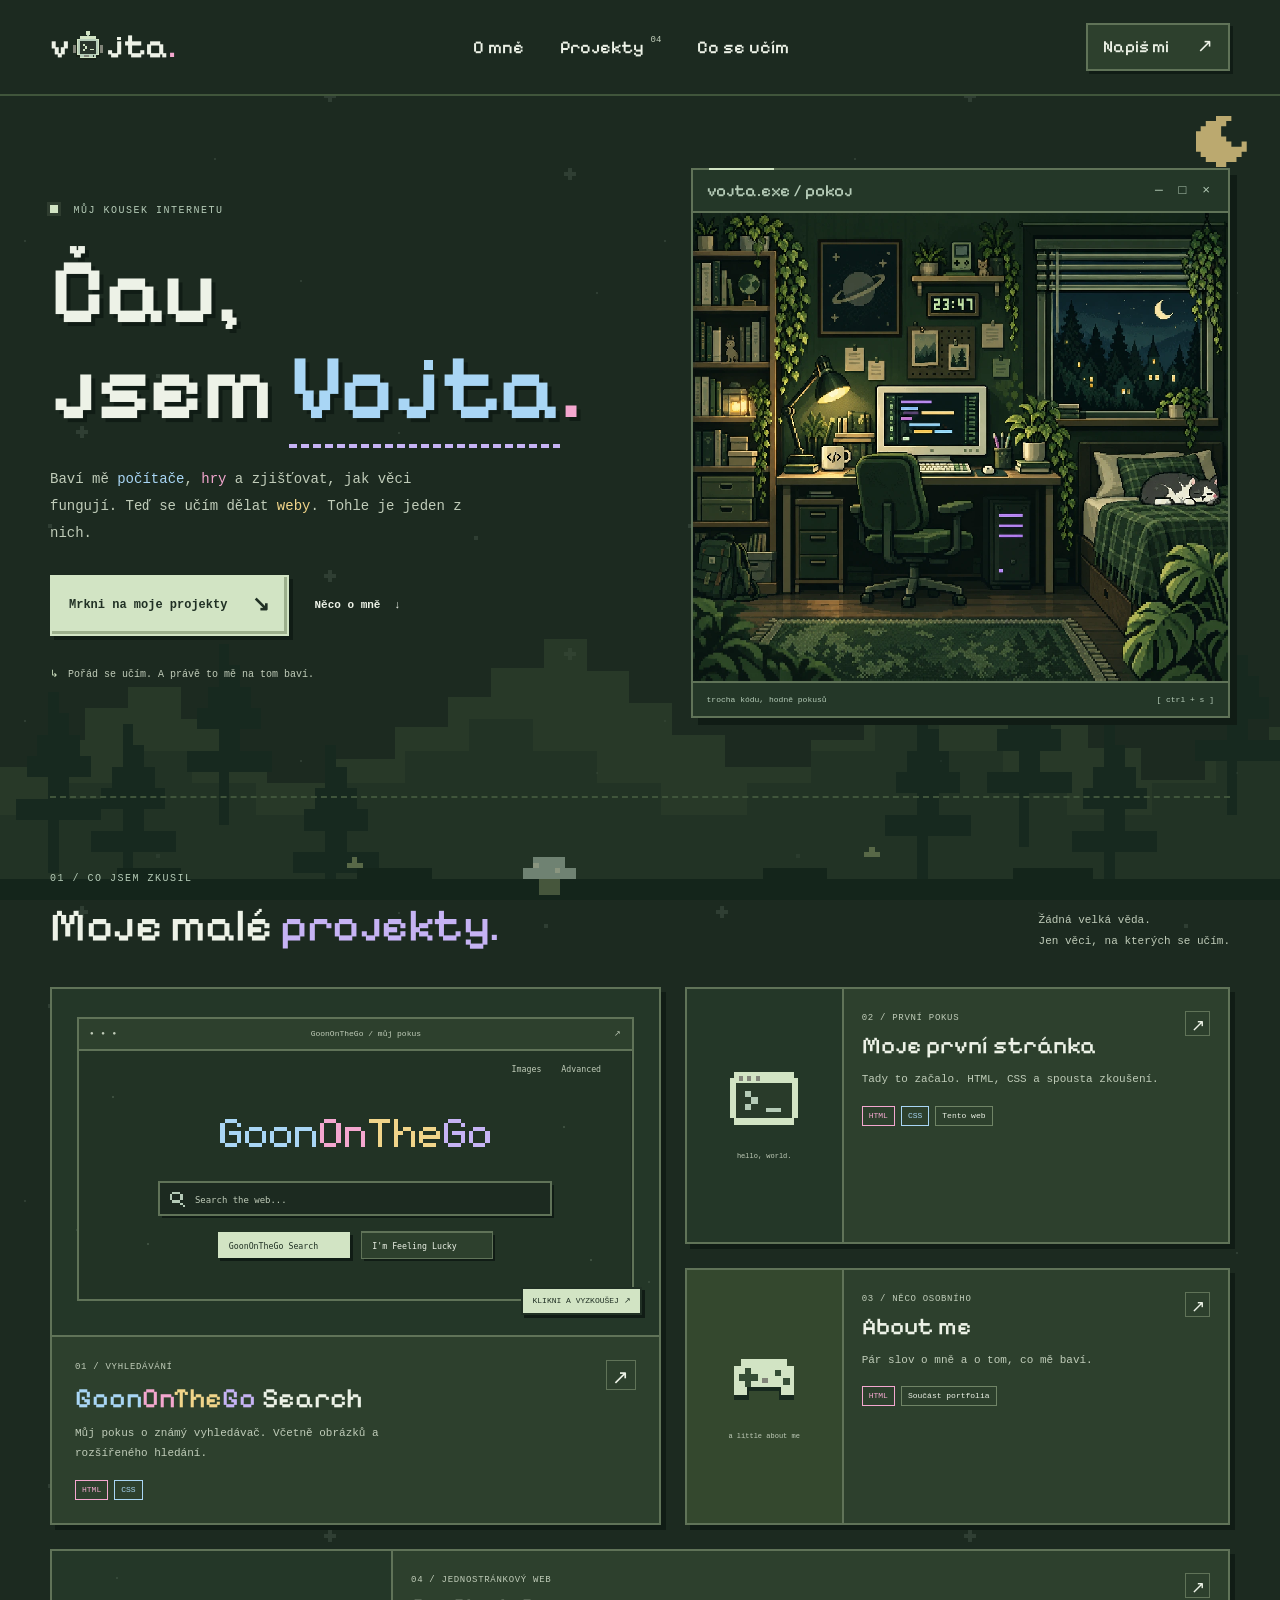
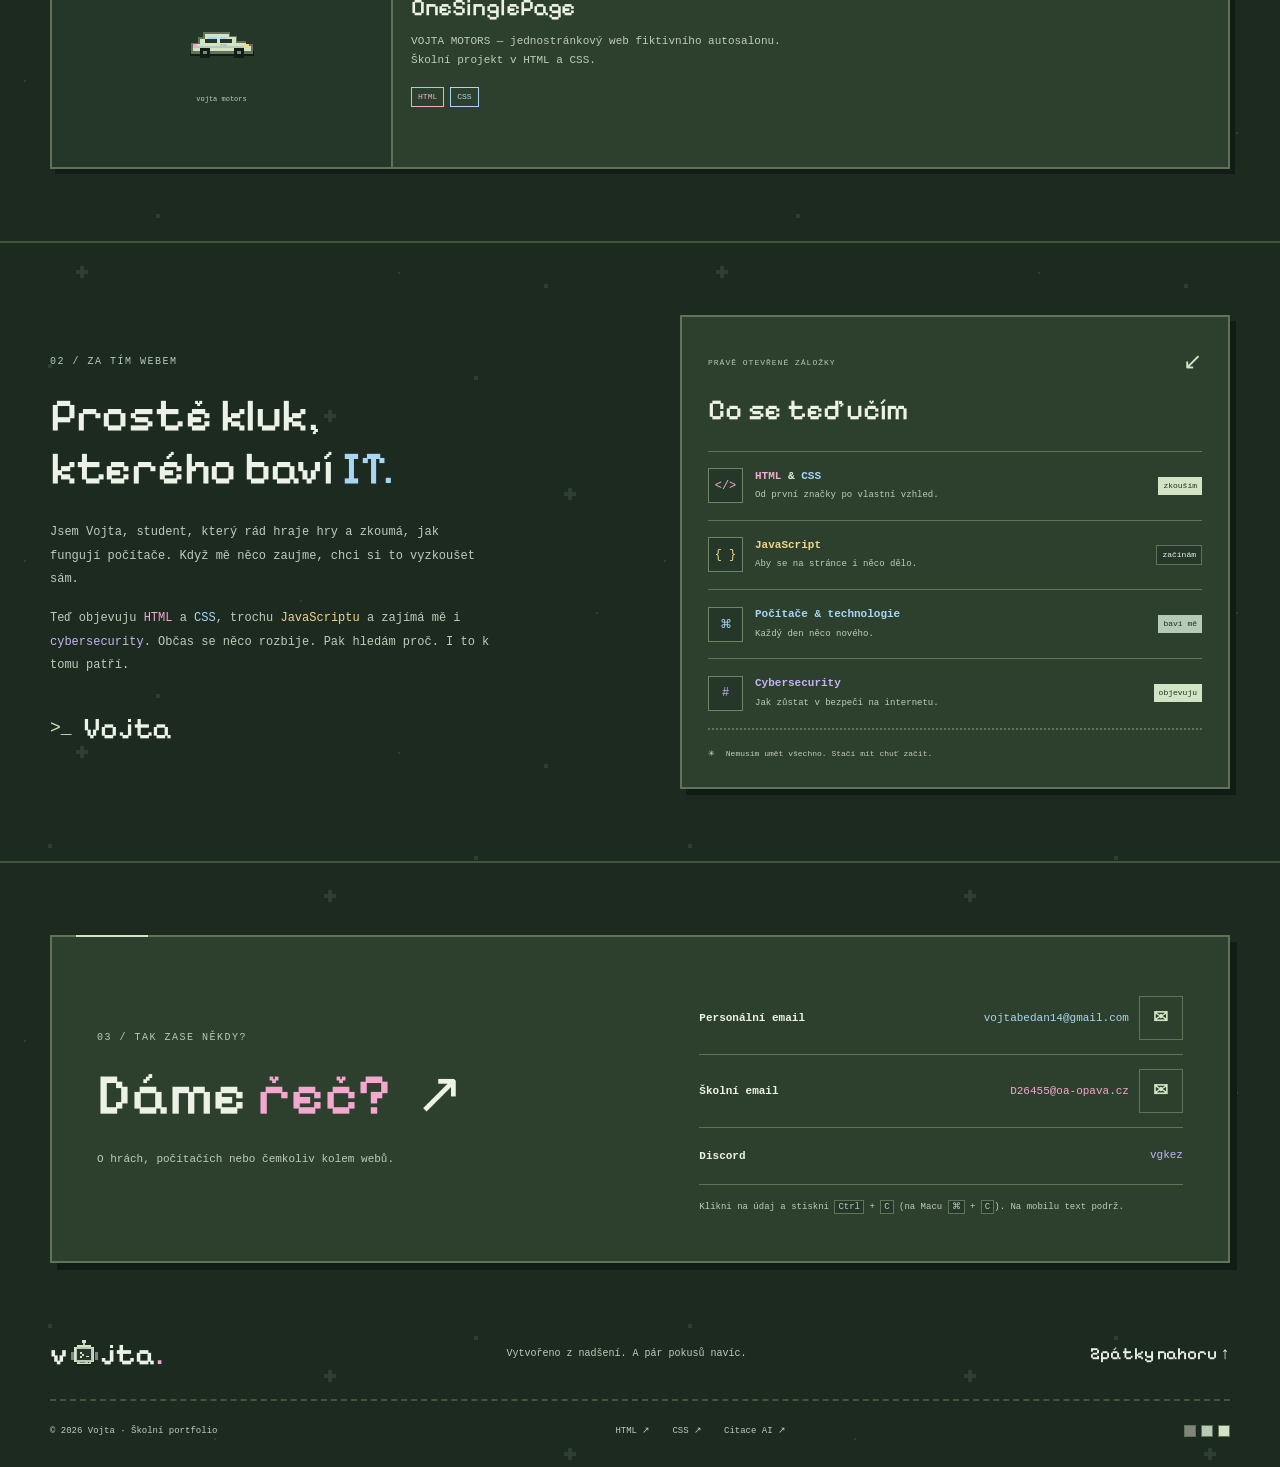
==== commit 9ba9ff45: "added onesinglepage" ====
--- a/index.html
+++ b/index.html
@@ -26,7 +26,7 @@
             <a class="logo" href="#domu" aria-label="Vojta — domů"><span>v</span><img class="logo-mark" src="assets/vojta-mark.svg" width="34" height="34" alt=""><span><span class="dotted-j">j</span>ta<span class="logo-dot">.</span></span></a>
             <div class="nav-links">
                 <a href="#o-mne">O mně</a>
-                <a href="#projekty">Projekty <span class="nav-count">03</span></a>
+                <a href="#projekty">Projekty <span class="nav-count">04</span></a>
                 <a href="#dovednosti">Co se učím</a>
             </div>
             <a class="nav-contact" href="#kontakt">Napiš mi <span aria-hidden="true">↗</span></a>
@@ -77,6 +77,10 @@
                         <div class="project-info"><div><p class="project-type">03 / NĚCO OSOBNÍHO</p><h3>About me</h3><p>Pár slov o mně a o tom, co mě baví.</p><div class="tags"><span class="syntax-pink">HTML</span><span>Součást portfolia</span></div></div><span class="project-arrow" aria-hidden="true">↗</span></div>
                     </a>
                 </div>
+                <a class="project-card project-small project-wide" href="https://vojtechbedan.github.io/OneSinglePage/">
+                    <div class="small-project-art" aria-hidden="true"><img class="pixel-art" src="assets/pixel-car.svg" width="80" height="48" alt=""><span class="art-label">vojta motors</span></div>
+                    <div class="project-info"><div><p class="project-type">04 / JEDNOSTRÁNKOVÝ WEB</p><h3>OneSinglePage</h3><p>VOJTA MOTORS — jednostránkový web fiktivního autosalonu. Školní projekt v HTML a CSS.</p><div class="tags"><span class="syntax-pink">HTML</span><span class="syntax-blue">CSS</span></div></div><span class="project-arrow" aria-hidden="true">↗</span></div>
+                </a>
             </div>
         </section>
 
@@ -116,7 +120,7 @@
 
     <footer class="footer container">
         <div class="footer-main"><a class="logo" href="#domu" aria-label="Vojta — domů"><span>v</span><img class="logo-mark" src="assets/vojta-mark.svg" width="34" height="34" alt=""><span><span class="dotted-j">j</span>ta<span class="logo-dot">.</span></span></a><p>Vytvořeno z nadšení. A pár pokusů navíc.</p><a class="back-top" href="#domu">Zpátky nahoru ↑</a></div>
-        <div class="footer-bottom"><p>© 2026 Vojta · Školní portfolio</p><div class="footer-meta"><a href="https://validator.w3.org/nu/?doc=https%3A%2F%2Fitzlebyy.github.io%2F" target="_blank" rel="noopener noreferrer" aria-label="Otevřít validátor HTML">HTML ↗</a><a href="https://jigsaw.w3.org/css-validator/validator?uri=https%3A%2F%2Fitzlebyy.github.io%2F&amp;profile=css3svg&amp;usermedium=all&amp;warning=1&amp;vextwarning=&amp;lang=en" target="_blank" rel="noopener noreferrer" aria-label="Otevřít validátor CSS">CSS ↗</a><a href="citace.html">Citace AI ↗</a></div><div class="palette" role="img" aria-label="Barevná paleta: šedá olivová, popelavá šedá a čajová zelená"><span></span><span></span><span></span></div></div>
+        <div class="footer-bottom"><p>© 2026 Vojta · Školní portfolio</p><div class="footer-meta"><a href="https://validator.w3.org/nu/?doc=https%3A%2F%2Fvojtechbedan.github.io%2F" target="_blank" rel="noopener noreferrer" aria-label="Otevřít validátor HTML">HTML ↗</a><a href="https://jigsaw.w3.org/css-validator/validator?uri=https%3A%2F%2Fvojtechbedan.github.io%2F&amp;profile=css3svg&amp;usermedium=all&amp;warning=1&amp;vextwarning=&amp;lang=en" target="_blank" rel="noopener noreferrer" aria-label="Otevřít validátor CSS">CSS ↗</a><a href="citace.html">Citace AI ↗</a></div><div class="palette" role="img" aria-label="Barevná paleta: šedá olivová, popelavá šedá a čajová zelená"><span></span><span></span><span></span></div></div>
     </footer>
 </body>
 </html>
--- a/style.css
+++ b/style.css
@@ -519,6 +519,10 @@
 
 .tags span[class^="syntax-"] {
     border-color: currentColor;
+}
+
+.project-wide {
+    grid-column: 1 / -1;
 }
 
 .project-stack {
